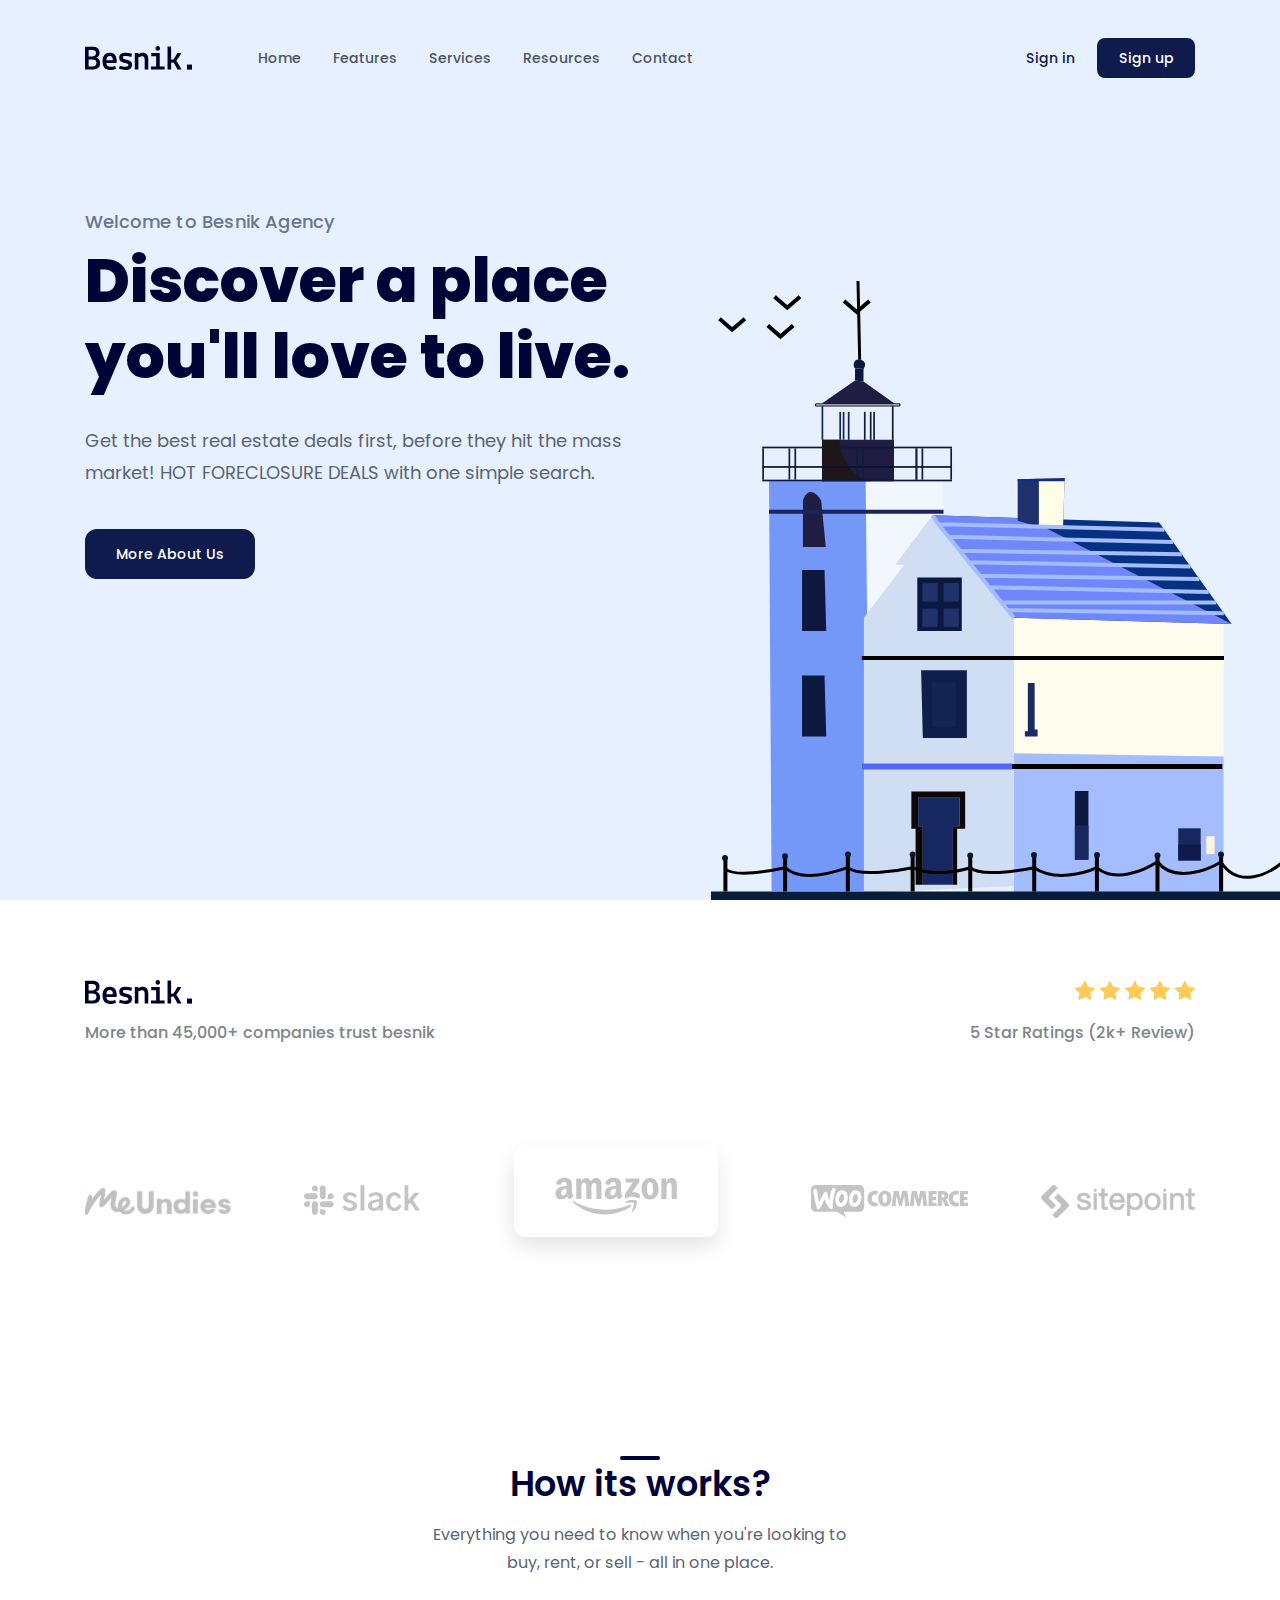
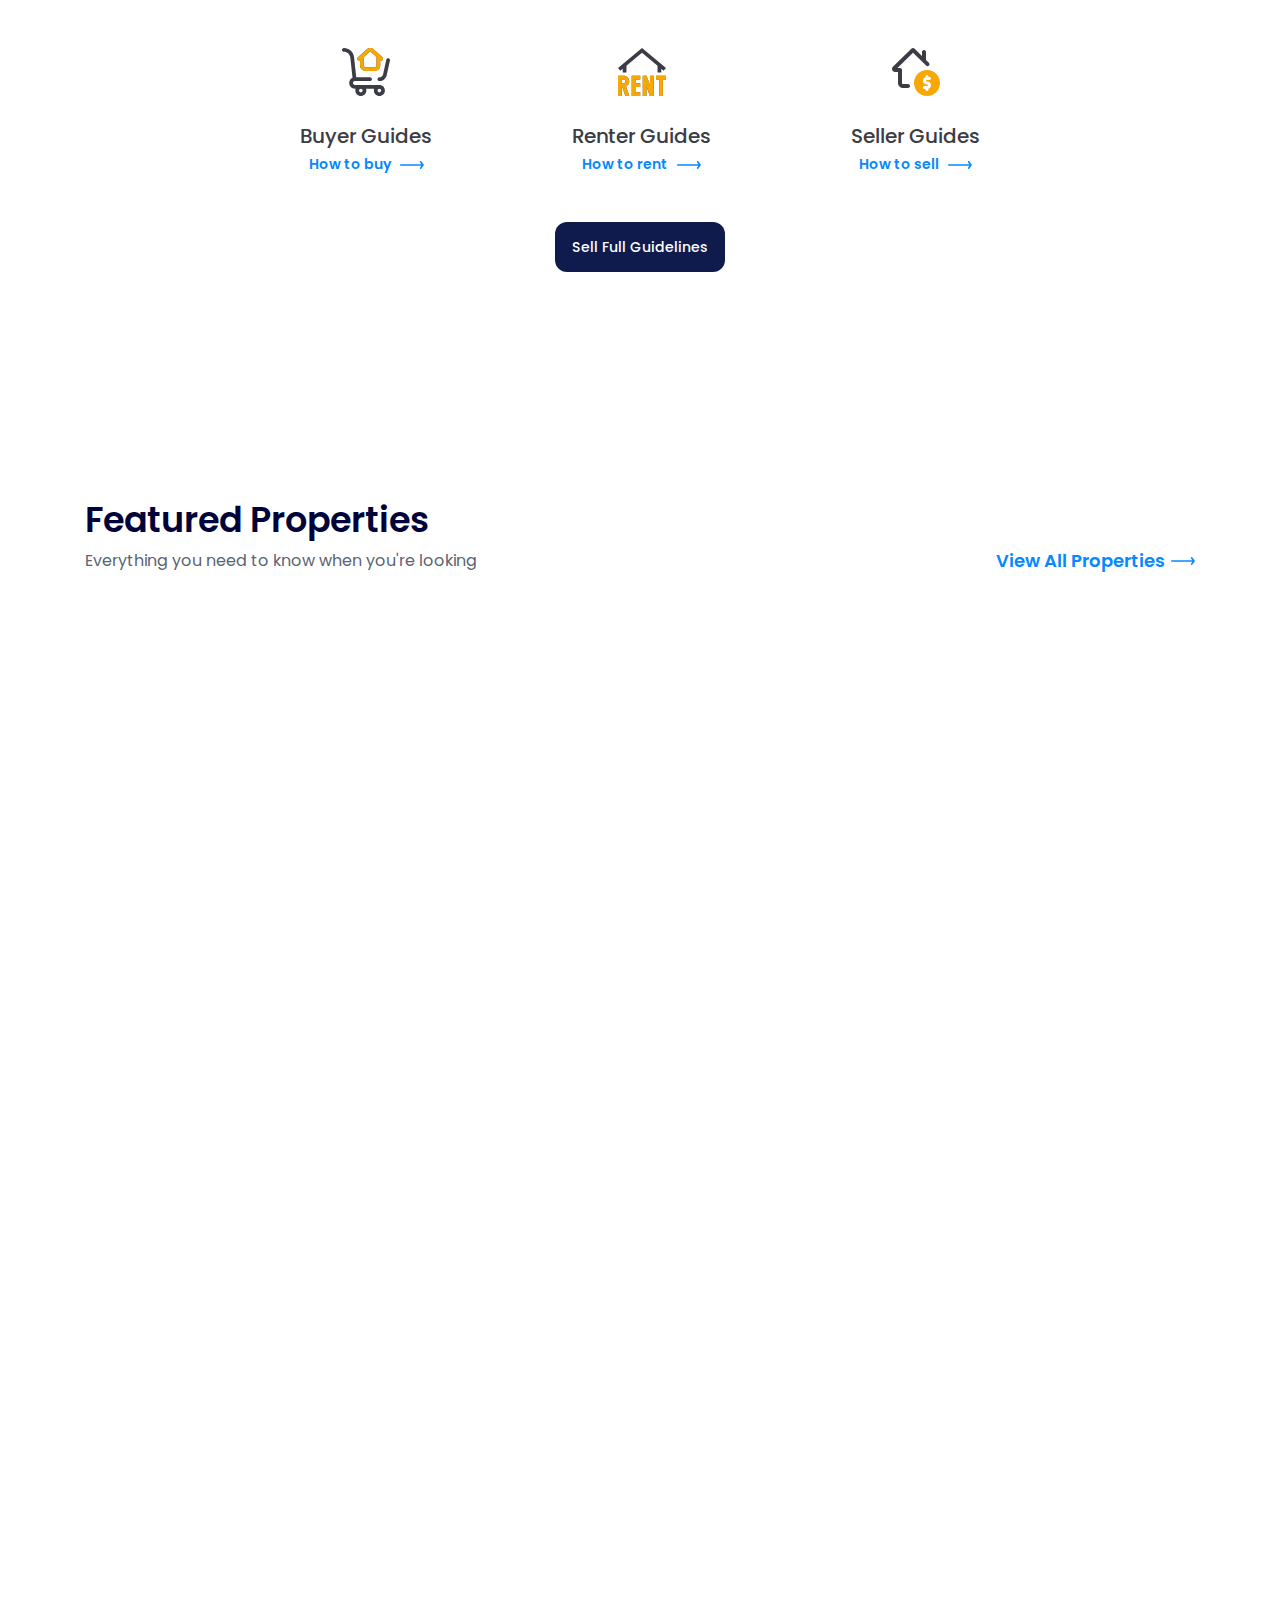
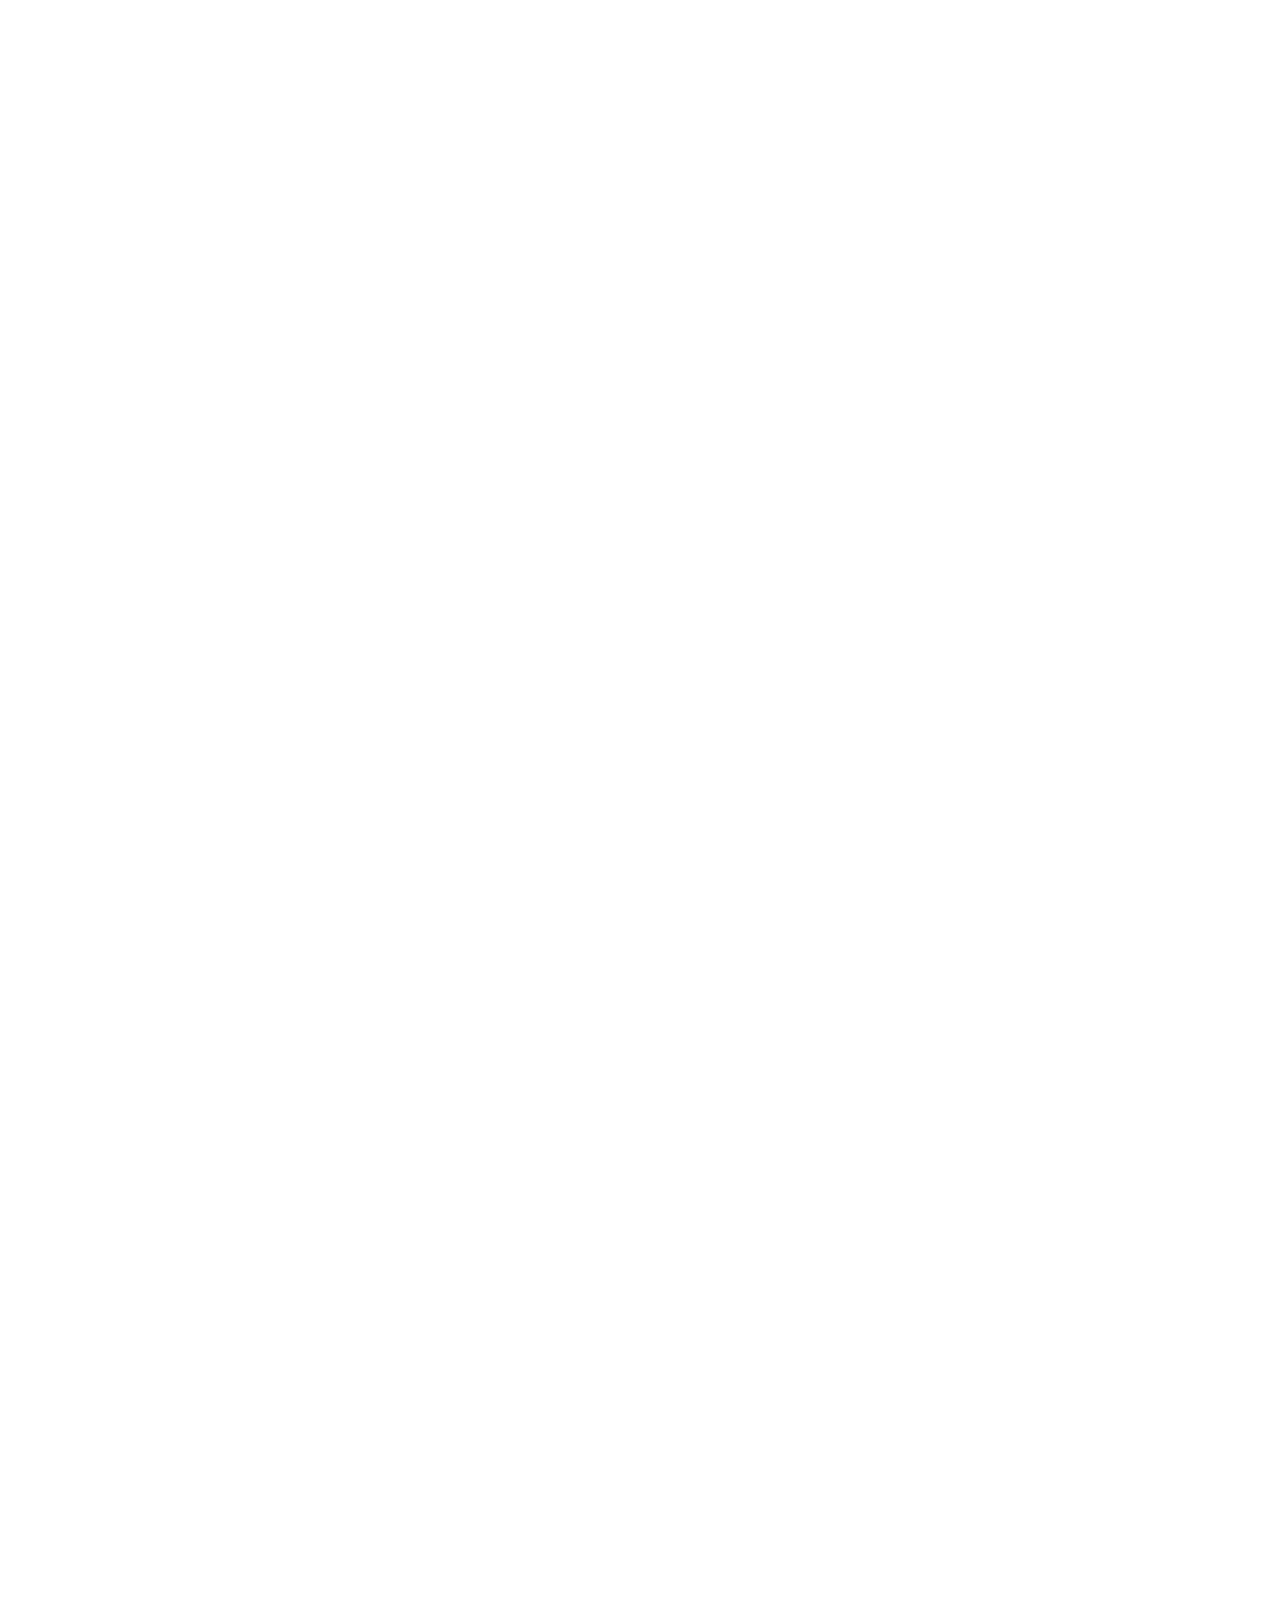
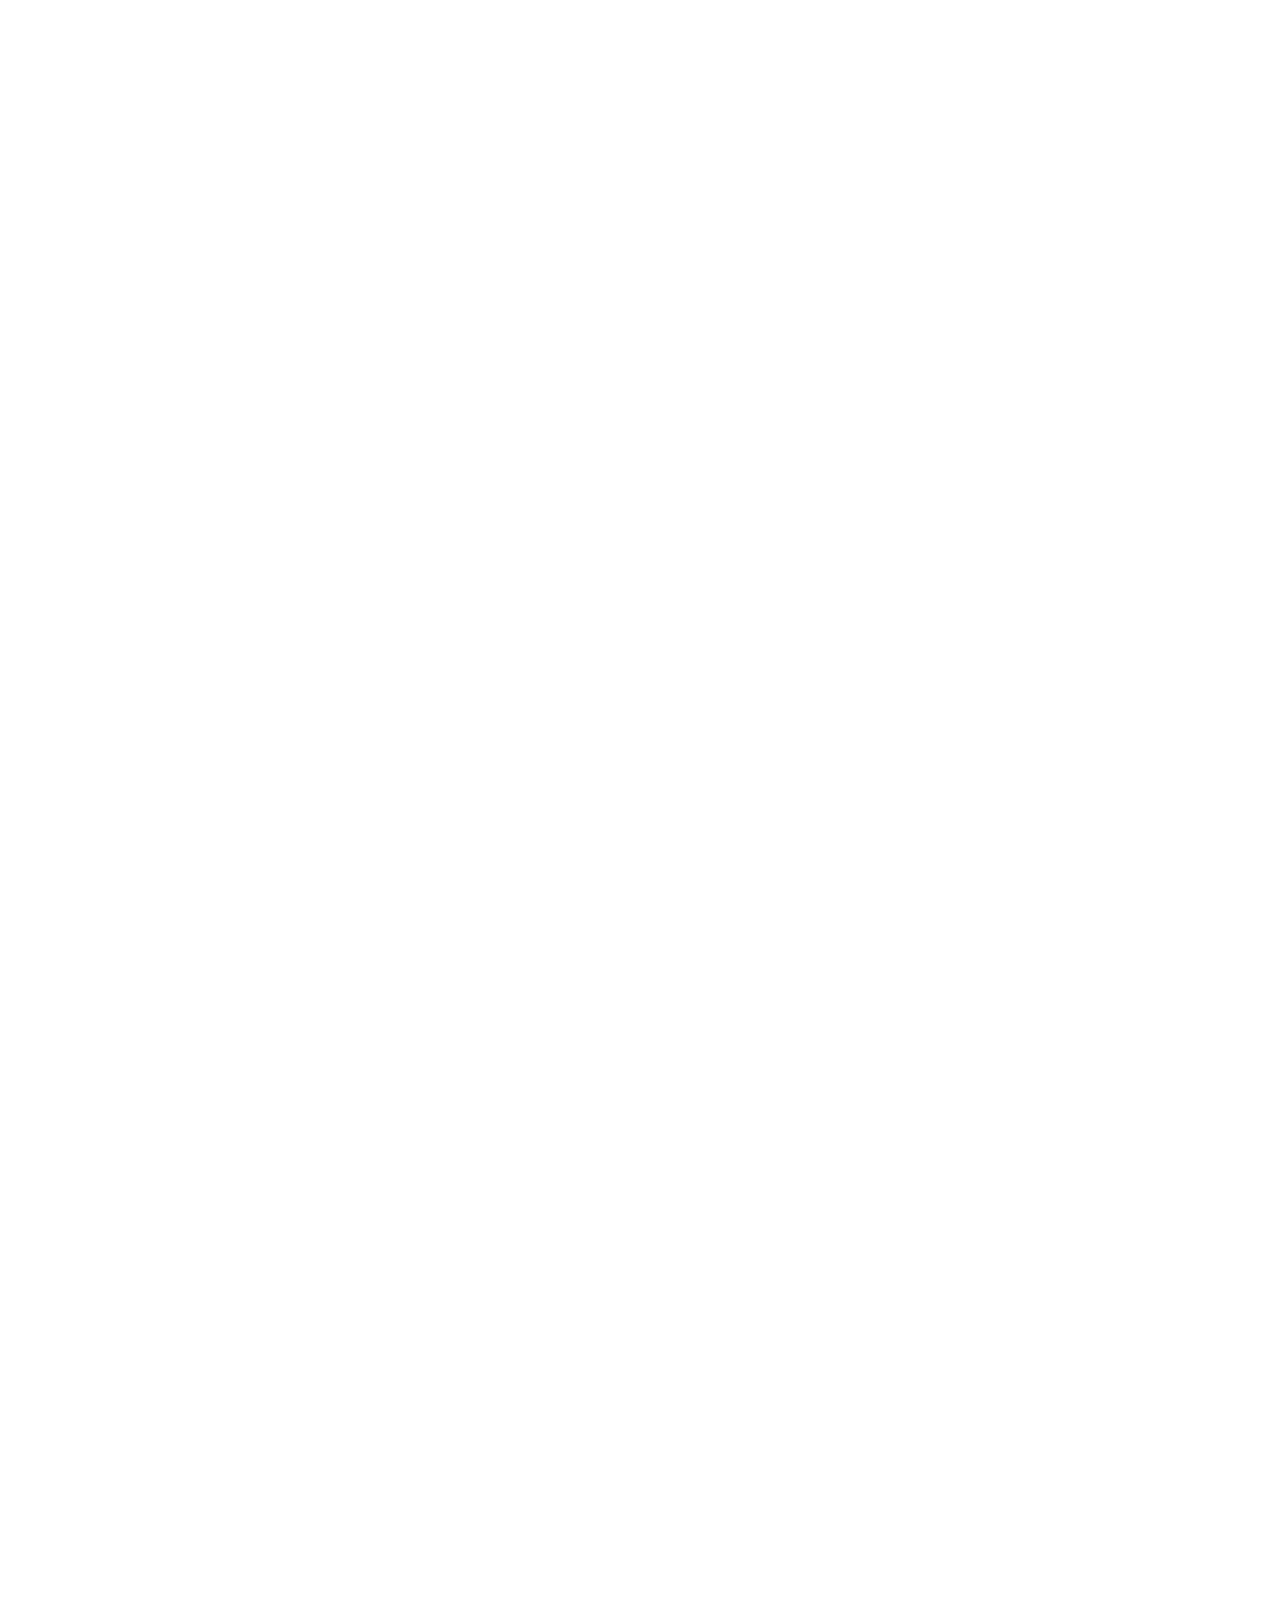
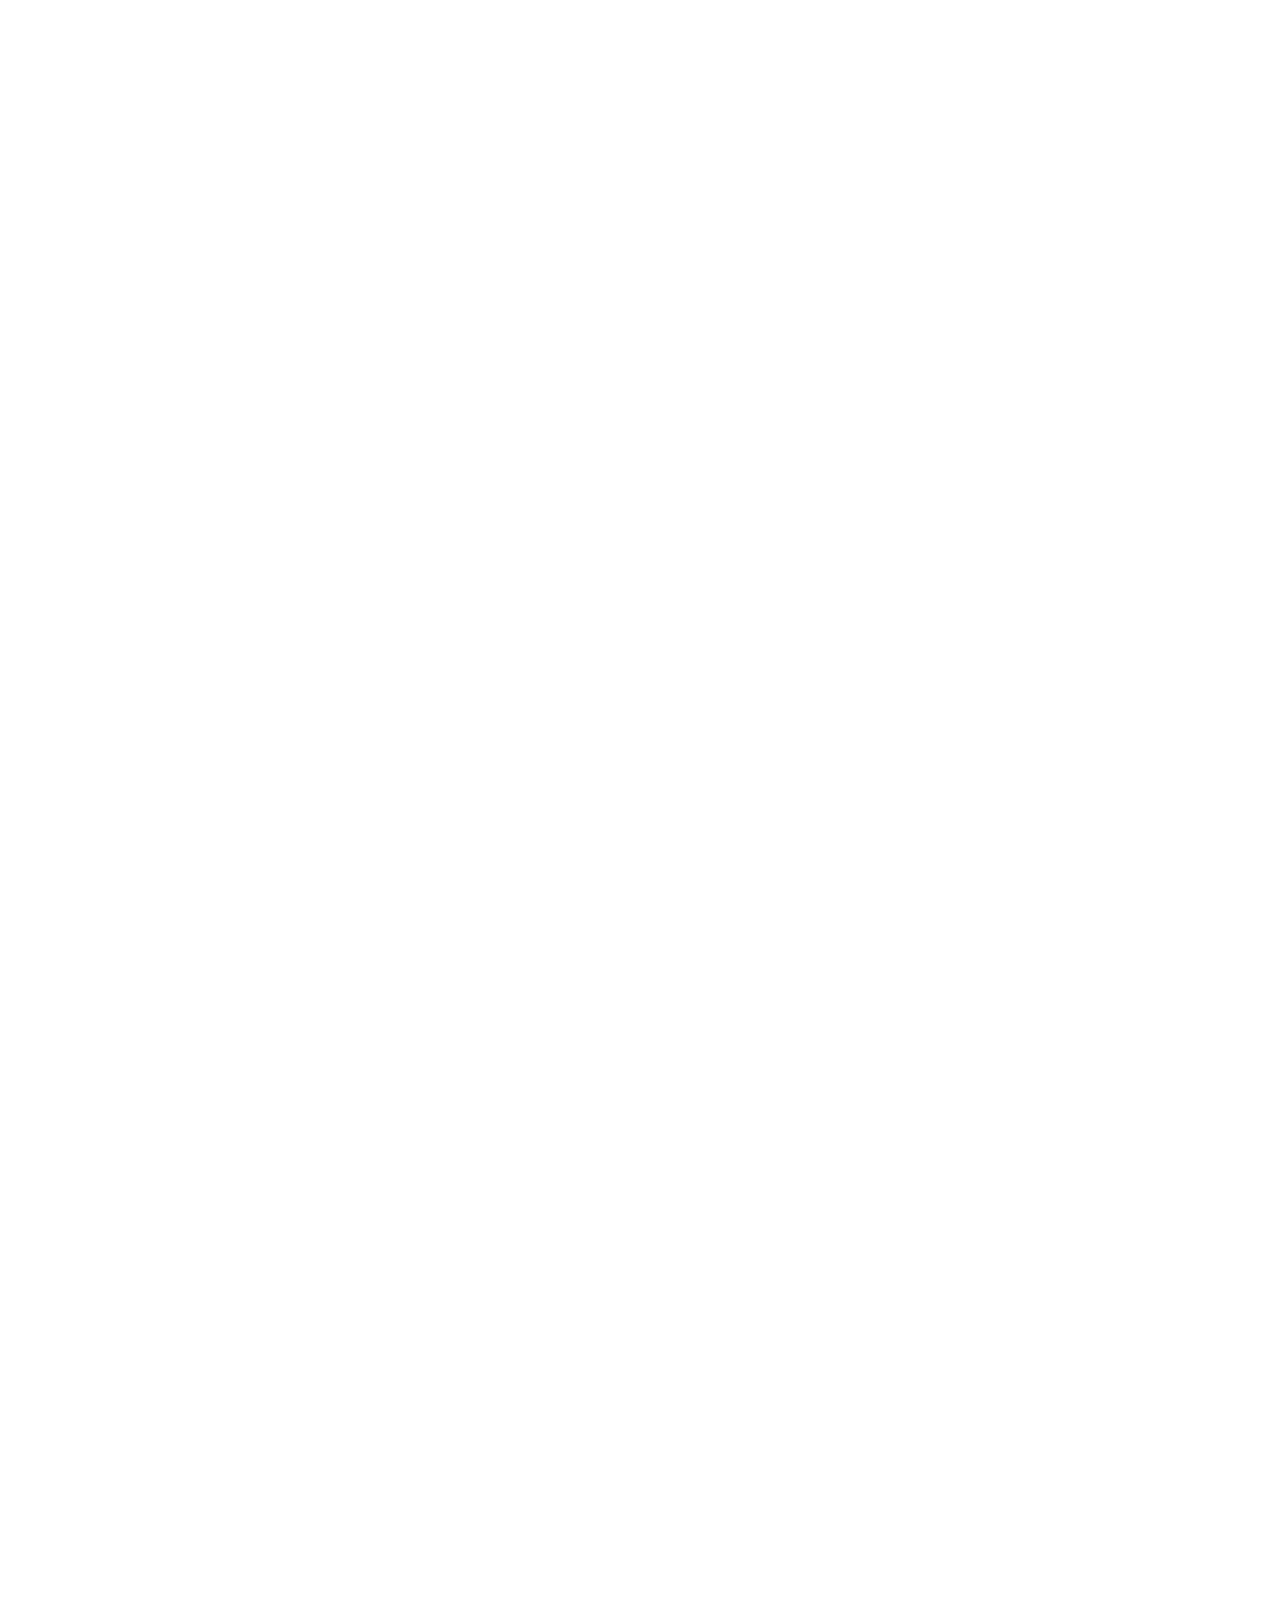
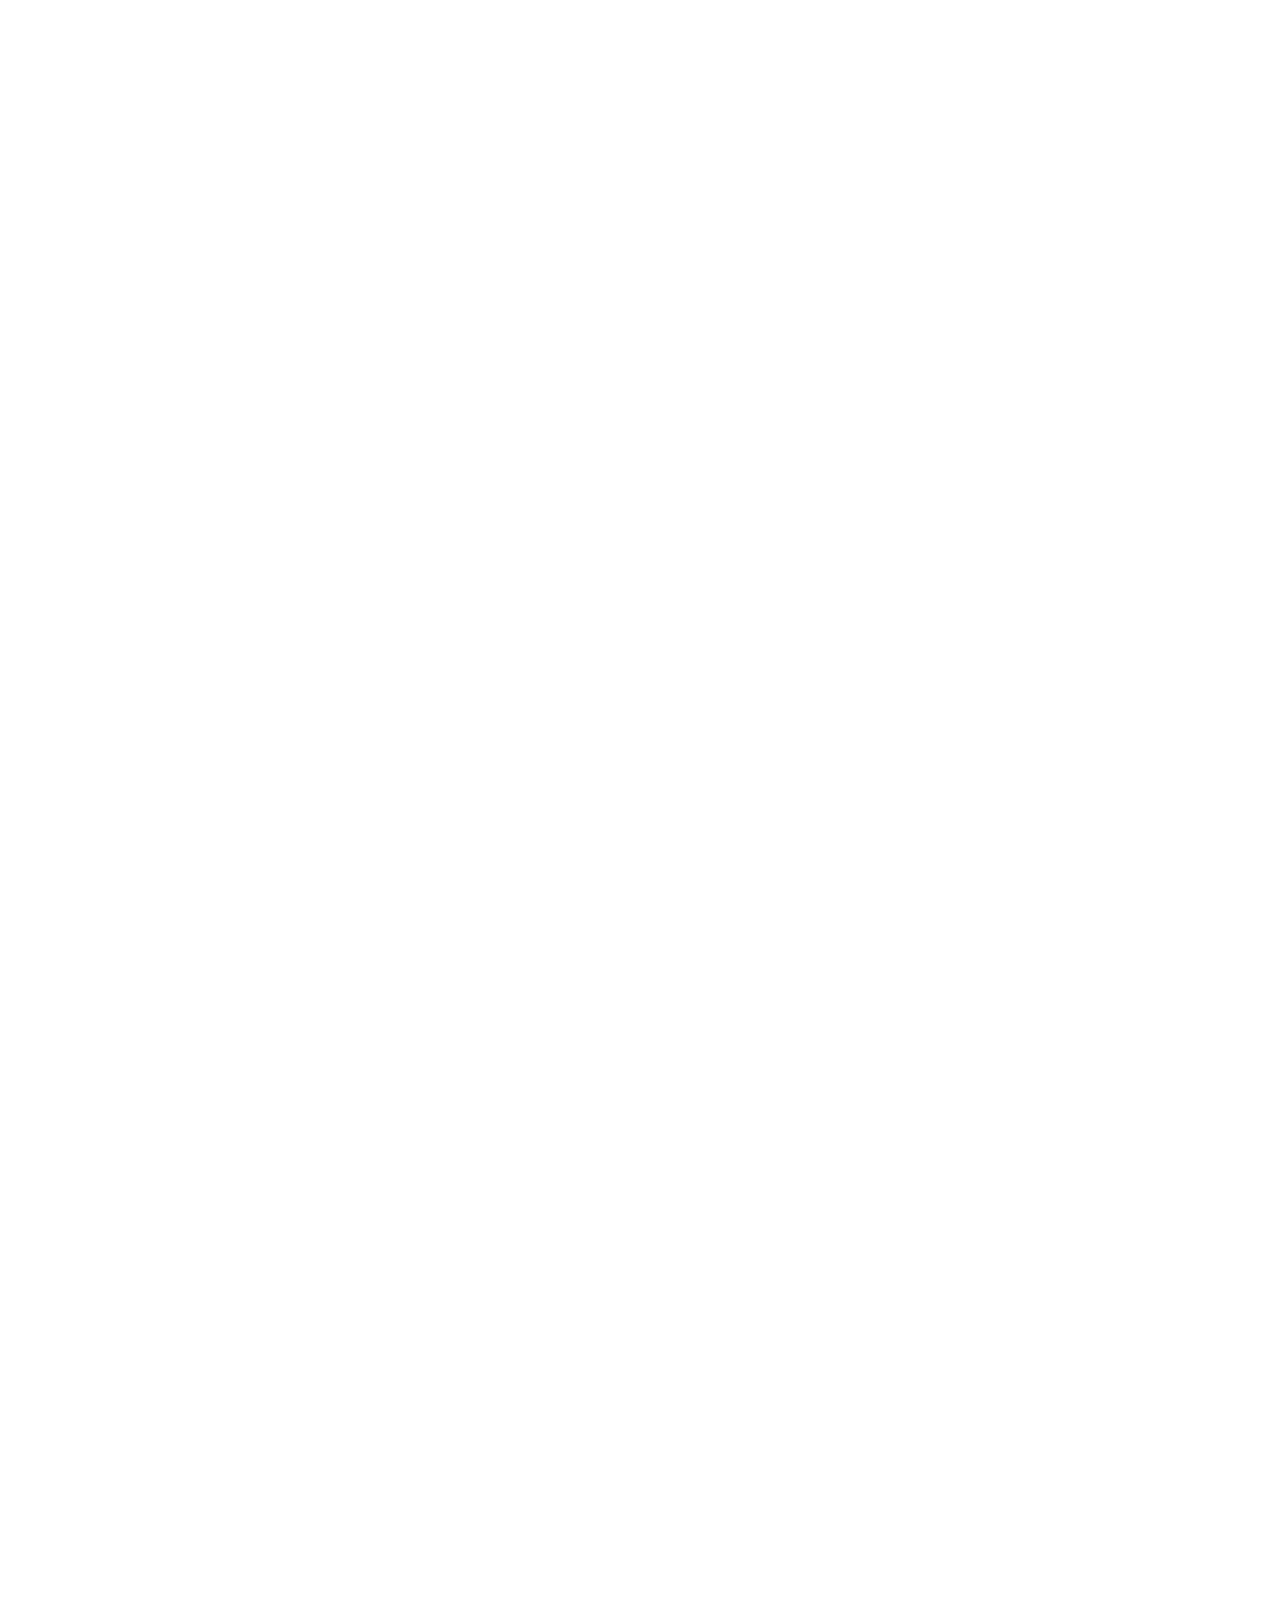
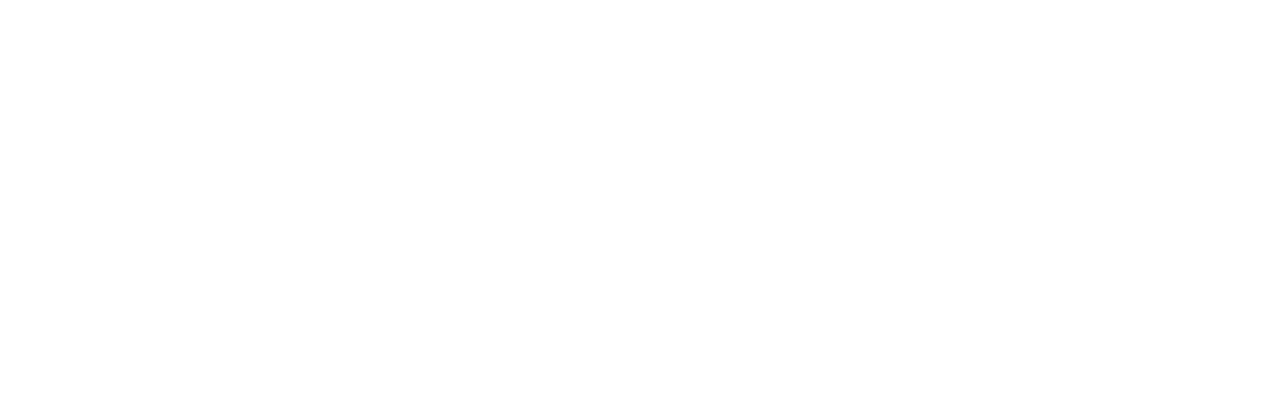
==== index.html @ 9da022e7 "Tạo featured #1" ====
<!DOCTYPE html>
<html lang="en">
  <head>
    <meta charset="UTF-8" />
    <meta name="viewport" content="width=device-width, initial-scale=1.0" />
    <title>F8 Project 01</title>
    <link rel="stylesheet" href="./assets/css/reset.css" />
    <link rel="stylesheet" href="./assets/fonts/stylesheet.css" />
    <link rel="stylesheet" href="./assets/css/style.css" />
  </head>
  <body>
    <main style="height: 10000px">
      <header class="header">
        <div class="content">
          <nav class="navbar">
            <!-- Logo -->
            <img src="./assets/img/logo.svg" alt="Besnik." />

            <!-- Navigation -->
            <ul>
              <li><a href="#!">Home</a></li>
              <li><a href="#!">Features</a></li>
              <li><a href="#!">Services</a></li>
              <li><a href="#!">Resources</a></li>
              <li><a href="#!">Contact</a></li>
            </ul>

            <!-- Action -->
            <div class="actions">
              <a href="#!" class="action-link">Sign in</a>
              <a href="#!" class="btn action-btn">Sign up</a>
            </div>
          </nav>
          <div class="hero">
            <div class="info">
              <p class="sub-title">Welcome to Besnik Agency</p>
              <h1 class="title">Discover a place you'll love to live.</h1>
              <p class="desc">
                Get the best real estate deals first, before they hit the mass
                market! HOT FORECLOSURE DEALS with one simple search.
              </p>
              <!-- Call to action -->
              <a href="#!" class="btn hero-cta">More About Us</a>
            </div>

            <img src="./assets/img/hero-img.svg" alt="" class="hero-img" />
          </div>
        </div>
      </header>

      <div class="clients">
        <div class="content">
          <div class="row">
            <!-- Image -->
            <img src="./assets/img/logo.svg" alt="Besnik" />

            <!-- Stars -->
            <div class="stars">
              <img src="./assets/img/star.svg" alt="Star" />
              <img src="./assets/img/star.svg" alt="Star" />
              <img src="./assets/img/star.svg" alt="Star" />
              <img src="./assets/img/star.svg" alt="Star" />
              <img src="./assets/img/star.svg" alt="Star" />
            </div>
          </div>
          <div class="row row-desc">
            <p class="desc">More than 45,000+ companies trust besnik</p>
            <p class="desc">5 Star Ratings (2k+ Review)</p>
          </div>
          <div class="images">
            <img src="./assets/img/client-1.svg" alt="Client 1" />
            <img src="./assets/img/client-2.svg" alt="Client 2" />
            <img src="./assets/img/client-3.svg" alt="Client 3" />
            <img src="./assets/img/client-4.svg" alt="Client 4" />
            <img src="./assets/img/client-5.svg" alt="Client 5" />
          </div>
        </div>
      </div>

      <div class="guides">
        <div class="content">
          <h2 class="sub-title">How its works?</h2>
          <p class="desc">
            Everything you need to know when you're looking to buy, rent, or
            sell - all in one place.
          </p>
          <ul class="list-guide">
            <li class="guide-item">
              <img src="./assets/img/buyer.svg" alt="Buyer" class="icon" />
              <h3 class="title">Buyer Guides</h3>
              <a href="#!" class="link">
                <span>How to buy</span>
                <img
                  src="./assets/img/vector.svg"
                  alt="Arrow right"
                  class="arrow"
                />
              </a>
            </li>
            <li class="guide-item">
              <img src="./assets/img/renter.svg" alt="Buyer" class="icon" />
              <h3 class="title">Renter Guides</h3>
              <a href="#!" class="link">
                <span>How to rent</span>
                <img
                  src="./assets/img/vector.svg"
                  alt="Arrow right"
                  class="arrow"
                />
              </a>
            </li>
            <li class="guide-item">
              <img src="./assets/img/seller.svg" alt="Buyer" class="icon" />
              <h3 class="title">Seller Guides</h3>
              <a href="#!" class="link">
                <span>How to sell</span>
                <img
                  src="./assets/img/vector.svg"
                  alt="Arrow right"
                  class="arrow"
                />
              </a>
            </li>
          </ul>
        </div>
        <div class="guide-cta">
          <a href="#!" class="btn">Sell Full Guidelines</a>
        </div>
      </div>

      <div class="featured">
        <div class="content">
          <h2 class="sub-title">Featured Properties</h2>
          <div class="row">
            <p class="desc">Everything you need to know when you're looking</p>
            <a href="" class="link">
              <span>View All Properties</span>
              <img
                src="./assets/img/vector.svg"
                alt="Arrow right"
                class="arrow"
              />
            </a>
          </div>
        </div>
      </div>
    </main>
  </body>
</html>
---- assets/fonts/stylesheet.css ----
@font-face {
  font-family: "Poppins";
  src: url("Poppins/Poppins-BoldItalic.woff2") format("woff2"),
    url("Poppins/Poppins-BoldItalic.woff") format("woff");
  font-weight: bold;
  font-style: italic;
  font-display: swap;
}

@font-face {
  font-family: "Poppins";
  src: url("Poppins/Poppins-BlackItalic.woff2") format("woff2"),
    url("Poppins/Poppins-BlackItalic.woff") format("woff");
  font-weight: 900;
  font-style: italic;
  font-display: swap;
}

@font-face {
  font-family: "Poppins";
  src: url("Poppins/Poppins-Black.woff2") format("woff2"),
    url("Poppins/Poppins-Black.woff") format("woff");
  font-weight: 900;
  font-style: normal;
  font-display: swap;
}

@font-face {
  font-family: "Poppins";
  src: url("Poppins/Poppins-Bold.woff2") format("woff2"),
    url("Poppins/Poppins-Bold.woff") format("woff");
  font-weight: bold;
  font-style: normal;
  font-display: swap;
}

@font-face {
  font-family: "Poppins";
  src: url("Poppins/Poppins-ExtraBoldItalic.woff2") format("woff2"),
    url("Poppins/Poppins-ExtraBoldItalic.woff") format("woff");
  font-weight: bold;
  font-style: italic;
  font-display: swap;
}

@font-face {
  font-family: "Poppins";
  src: url("Poppins/Poppins-ExtraBold.woff2") format("woff2"),
    url("Poppins/Poppins-ExtraBold.woff") format("woff");
  font-weight: bold;
  font-style: normal;
  font-display: swap;
}

@font-face {
  font-family: "Poppins";
  src: url("Poppins/Poppins-ExtraLightItalic.woff2") format("woff2"),
    url("Poppins/Poppins-ExtraLightItalic.woff") format("woff");
  font-weight: 200;
  font-style: italic;
  font-display: swap;
}

@font-face {
  font-family: "Poppins";
  src: url("Poppins/Poppins-LightItalic.woff2") format("woff2"),
    url("Poppins/Poppins-LightItalic.woff") format("woff");
  font-weight: 300;
  font-style: italic;
  font-display: swap;
}

@font-face {
  font-family: "Poppins";
  src: url("Poppins/Poppins-Light.woff2") format("woff2"),
    url("Poppins/Poppins-Light.woff") format("woff");
  font-weight: 300;
  font-style: normal;
  font-display: swap;
}

@font-face {
  font-family: "Poppins";
  src: url("Poppins/Poppins-ExtraLight.woff2") format("woff2"),
    url("Poppins/Poppins-ExtraLight.woff") format("woff");
  font-weight: 200;
  font-style: normal;
  font-display: swap;
}

@font-face {
  font-family: "Poppins";
  src: url("Poppins/Poppins-Italic.woff2") format("woff2"),
    url("Poppins/Poppins-Italic.woff") format("woff");
  font-weight: normal;
  font-style: italic;
  font-display: swap;
}

@font-face {
  font-family: "Poppins";
  src: url("Poppins/Poppins-Medium.woff2") format("woff2"),
    url("Poppins/Poppins-Medium.woff") format("woff");
  font-weight: 500;
  font-style: normal;
  font-display: swap;
}

@font-face {
  font-family: "Poppins";
  src: url("Poppins/Poppins-MediumItalic.woff2") format("woff2"),
    url("Poppins/Poppins-MediumItalic.woff") format("woff");
  font-weight: 500;
  font-style: italic;
  font-display: swap;
}

@font-face {
  font-family: "Poppins";
  src: url("Poppins/Poppins-SemiBold.woff2") format("woff2"),
    url("Poppins/Poppins-SemiBold.woff") format("woff");
  font-weight: 600;
  font-style: normal;
  font-display: swap;
}

@font-face {
  font-family: "Poppins";
  src: url("Poppins/Poppins-Regular.woff2") format("woff2"),
    url("Poppins/Poppins-Regular.woff") format("woff");
  font-weight: normal;
  font-style: normal;
  font-display: swap;
}

@font-face {
  font-family: "Poppins";
  src: url("Poppins/Poppins-SemiBoldItalic.woff2") format("woff2"),
    url("Poppins/Poppins-SemiBoldItalic.woff") format("woff");
  font-weight: 600;
  font-style: italic;
  font-display: swap;
}

@font-face {
  font-family: "Poppins";
  src: url("Poppins/Poppins-ThinItalic.woff2") format("woff2"),
    url("Poppins/Poppins-ThinItalic.woff") format("woff");
  font-weight: 100;
  font-style: italic;
  font-display: swap;
}

@font-face {
  font-family: "Poppins";
  src: url("Poppins/Poppins-Thin.woff2") format("woff2"),
    url("Poppins/Poppins-Thin.woff") format("woff");
  font-weight: 100;
  font-style: normal;
  font-display: swap;
}
---- assets/css/style.css ----
* {
  box-sizing: border-box;
}

:root {
  --primary-color: #0f1b4c;
}

html {
  font-size: 62.5%;
}

body {
  font-family: "Poppins";
  font-size: 1.6rem;
}

/* Common */
.content {
  width: 1110px;
  max-width: calc(100% - 48px);
  margin-left: auto;
  margin-right: auto;
}

a {
  text-decoration: none;
}

.btn {
  display: inline-block;
  min-width: 98px;
  padding: 18px 16px;
  background-color: var(--primary-color);
  border-radius: 12px;
  font-weight: 500;
  font-size: 1.4rem;
  text-align: center;
  color: #fff;
}

.btn:hover {
  opacity: 0.9;
}

/* Header */
.header {
  position: relative;
  background-color: #e6f0ff;
  height: 100vh;
}

.navbar {
  display: flex;
  align-items: center;
  padding-top: 38px;
}

.navbar ul {
  display: flex;
  margin-left: 50px;
}

.navbar .actions {
  margin-left: auto;
}

.navbar ul a {
  font-size: 1.4rem;
  font-weight: 500;
  color: #4f5361;
  padding: 8px 16px;
}

.navbar ul a:hover {
  text-decoration: underline;
}

.navbar .action-link {
  font-size: 1.4rem;
  font-weight: 500;
  color: var(--primary-color);
}

.navbar .action-btn {
  padding: 13px 18px;
  margin-left: 18px;
  border-radius: 8px;
}

.hero {
  margin-top: 130px;
}

.hero .info {
  width: 51%;
}

.hero .sub-title {
  color: #687690;
  font-size: 1.8rem;
  font-weight: 500;
  line-height: 1.5;
  letter-spacing: 0.01em;
}

.hero .title {
  color: #000336;
  font-size: 6.2rem;
  font-weight: 700;
  line-height: 7.6rem; /* 118.75% */
  margin-top: 8px;
}

.hero .desc {
  margin-top: 30px;
  color: #5a6473;
  font-size: 1.8rem;
  font-weight: 400;
  line-height: 3.2rem; /* 177.778% */
}

.hero-cta {
  margin-top: 40px;
  min-width: 170px;
}

.hero-img {
  position: absolute;
  bottom: 0;
  right: calc((100vw - 1110px) / 2 - 100px);
}

/* Clients */
.clients {
  margin-top: 80px;
}

.clients .row {
  display: flex;
  justify-content: space-between;
  align-items: center;
}

.clients .row .desc {
  color: #7d8589;
  font-size: 1.6rem;
  font-weight: 500;
  line-height: 1.25rem; /* 125% */
}

.clients .row-desc {
  margin-top: 23px;
}

.clients .images {
  display: flex;
  justify-content: space-between;
  align-items: center;
  margin-top: 96px;
}

/* Guides */
.guides .sub-title {
  position: relative;
  margin-top: 199px;
  color: #000339;
  text-align: center;
  font-size: 3.5rem;
  font-weight: 600;
}

.guides .sub-title::before {
  position: absolute;
  top: -10px;
  left: 50%;
  content: "";
  display: inline-block;
  width: 40px;
  height: 4px;
  transform: translateX(-50%);
  border-radius: 12px;
  background: #000339;
}

.guides .desc {
  margin: 20px auto 0;
  width: 450px;
  color: #5a6473;
  font-size: 1.6rem;
  font-weight: 400;
  line-height: 1.8; /* 187.5% */
  text-align: center;
}

.list-guide {
  display: flex;
  justify-content: center;
  margin-top: 70px;
}

.guide-item {
  margin: 0 70px;
  text-align: center;
}

.guide-item .title {
  margin-top: 26px;
  color: #3b3c45;
  font-size: 2rem;
  font-weight: 500;
  line-height: 1.1; /* 110% */
}

.guide-item .link {
  display: inline-block;
  margin-top: 10px;
  color: #0689ff;
  font-size: 1.4rem;
  font-weight: 600;
}

.guide-item .arrow {
  margin-left: 6px;
}

.guide-cta {
  display: flex;
  justify-content: center;
  margin-top: 50px;
}

.guide-cta .btn {
  min-width: 170px;
}

/* Featured */
.featured {
  margin-top: 230px;
}

.featured .sub-title {
  color: #000339;
  font-size: 3.5rem;
  font-weight: 600;
  line-height: 1; /* 100% */
}

.featured .row {
  display: flex;
  justify-content: space-between;
  margin-top: 15px;
}

.featured .desc {
  color: #5a6473;
  font-size: 1.6rem;
  font-weight: 400;
  line-height: 1.8rem; /* 187.5% */
}

.featured .link {
  display: flex;
  align-items: center;
  color: #0689ff;
  font-size: 1.8rem;
  font-weight: 600;
}

.featured .link .arrow {
  margin-left: 6px;
}
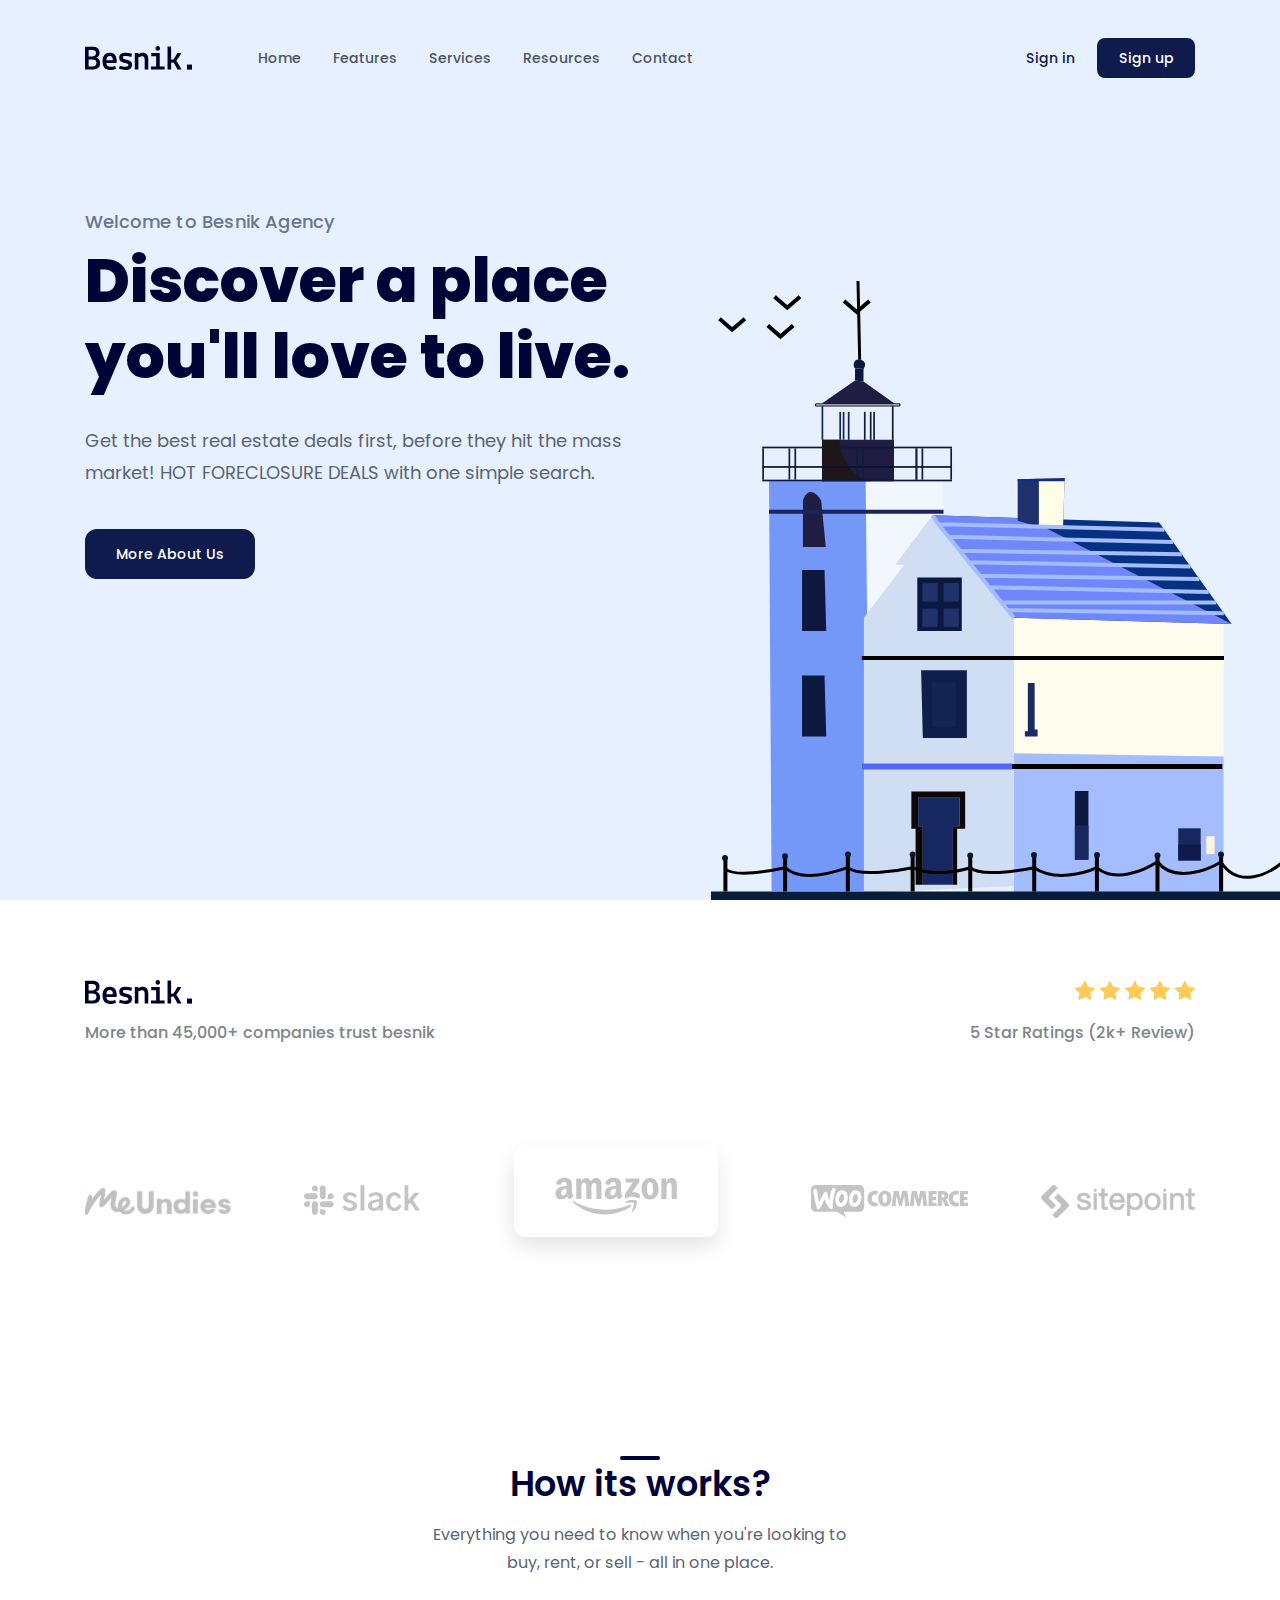
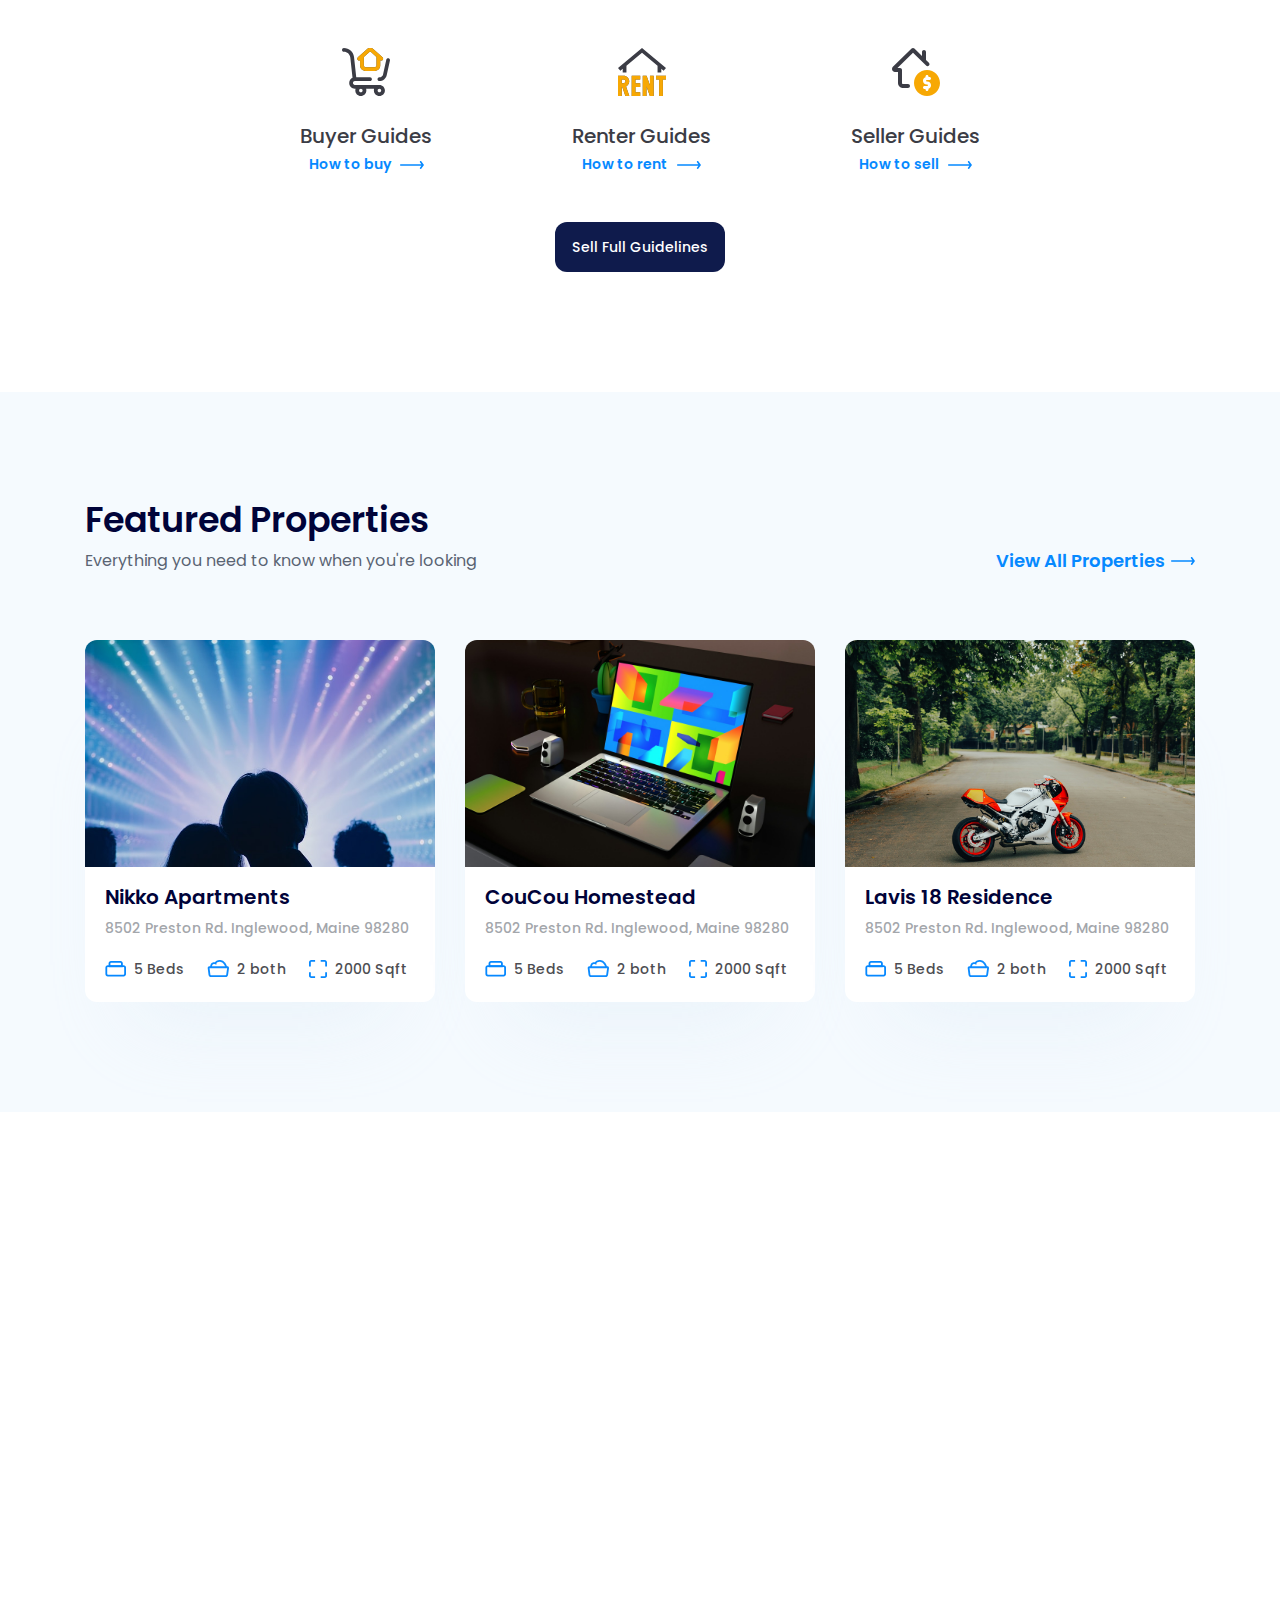
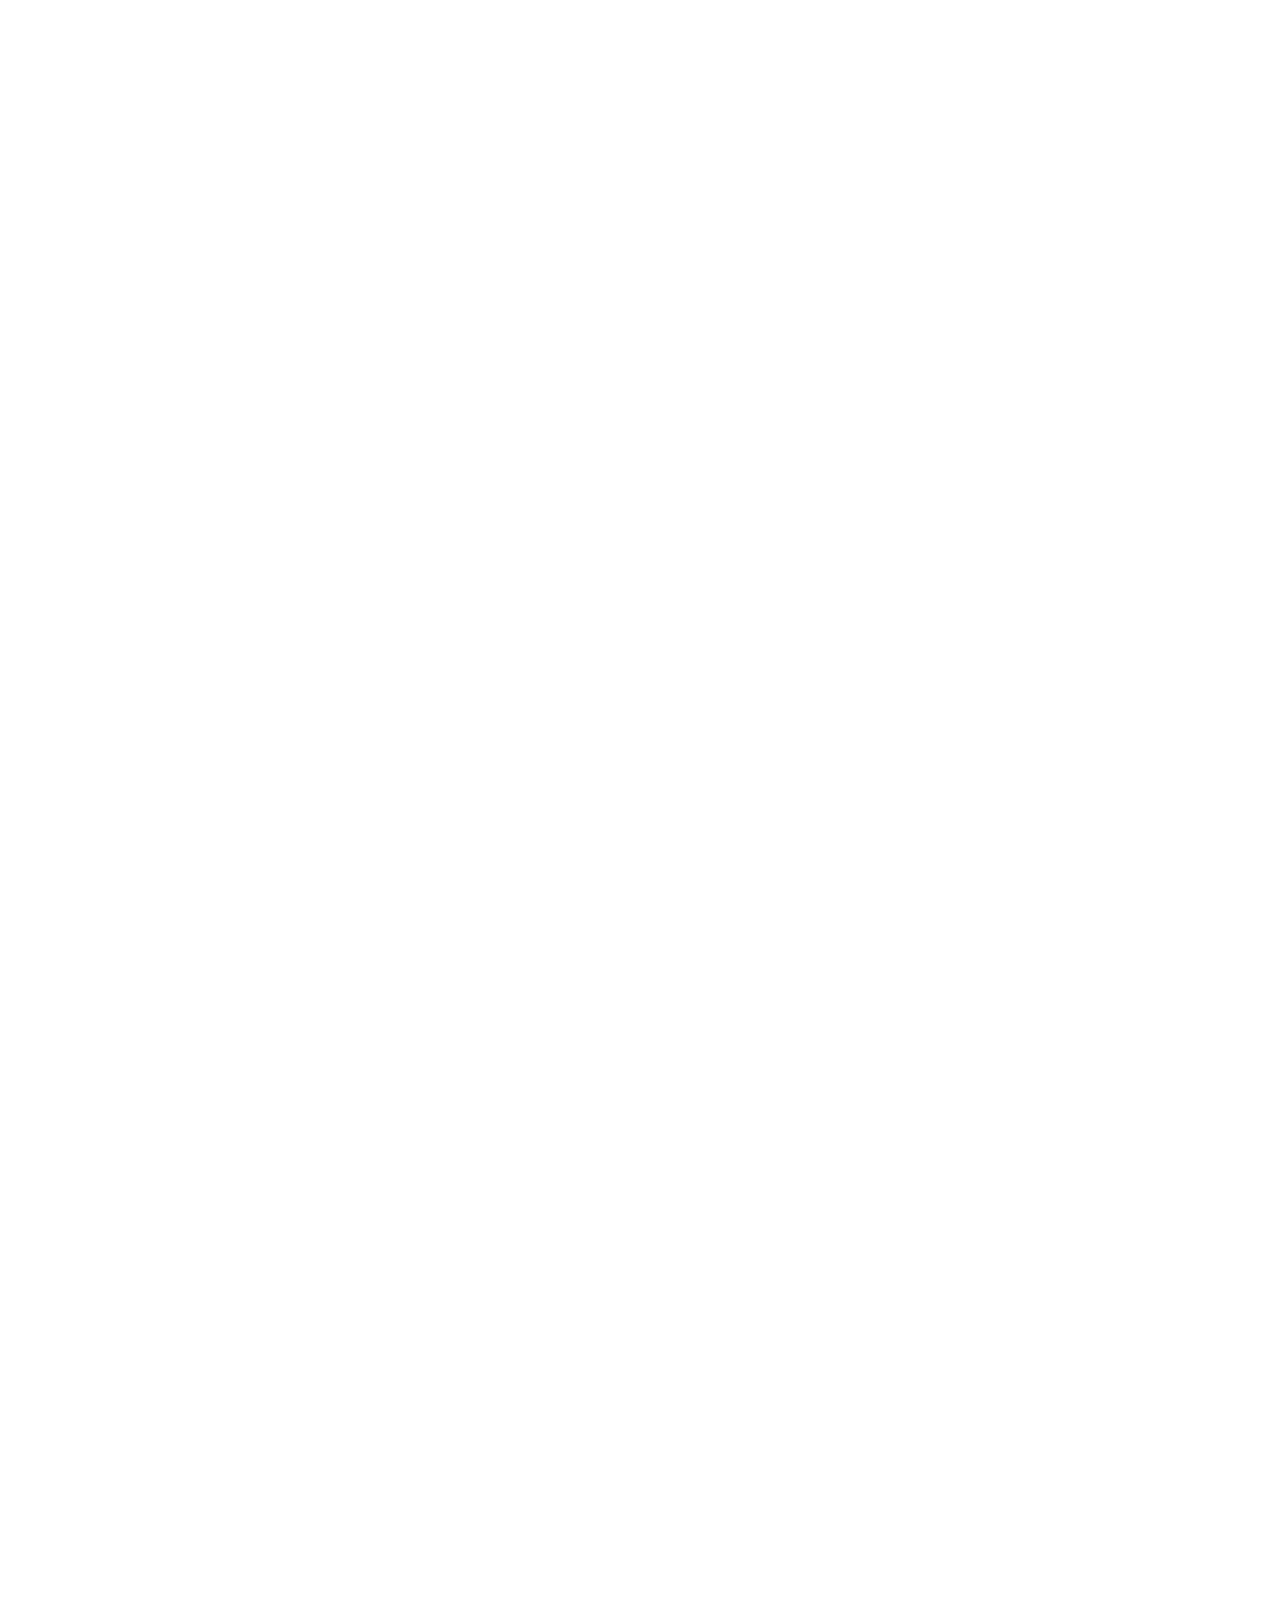
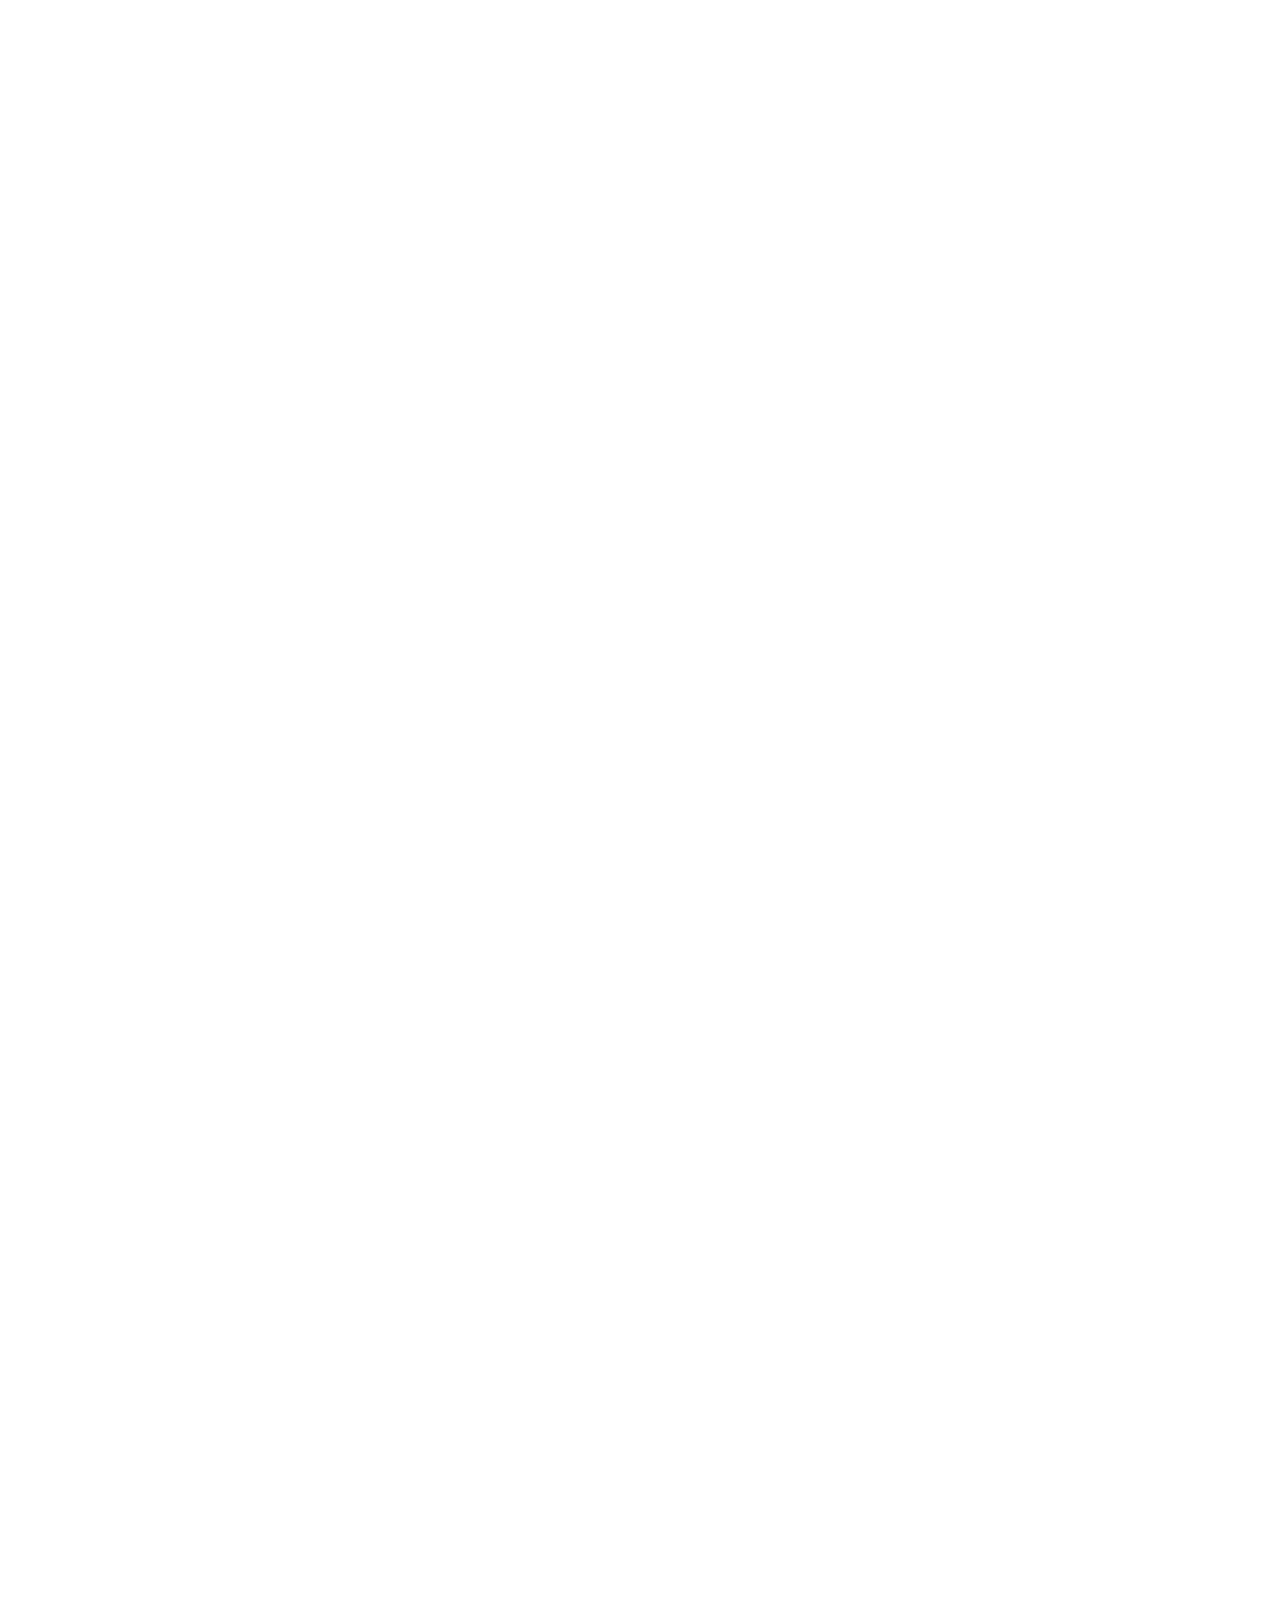
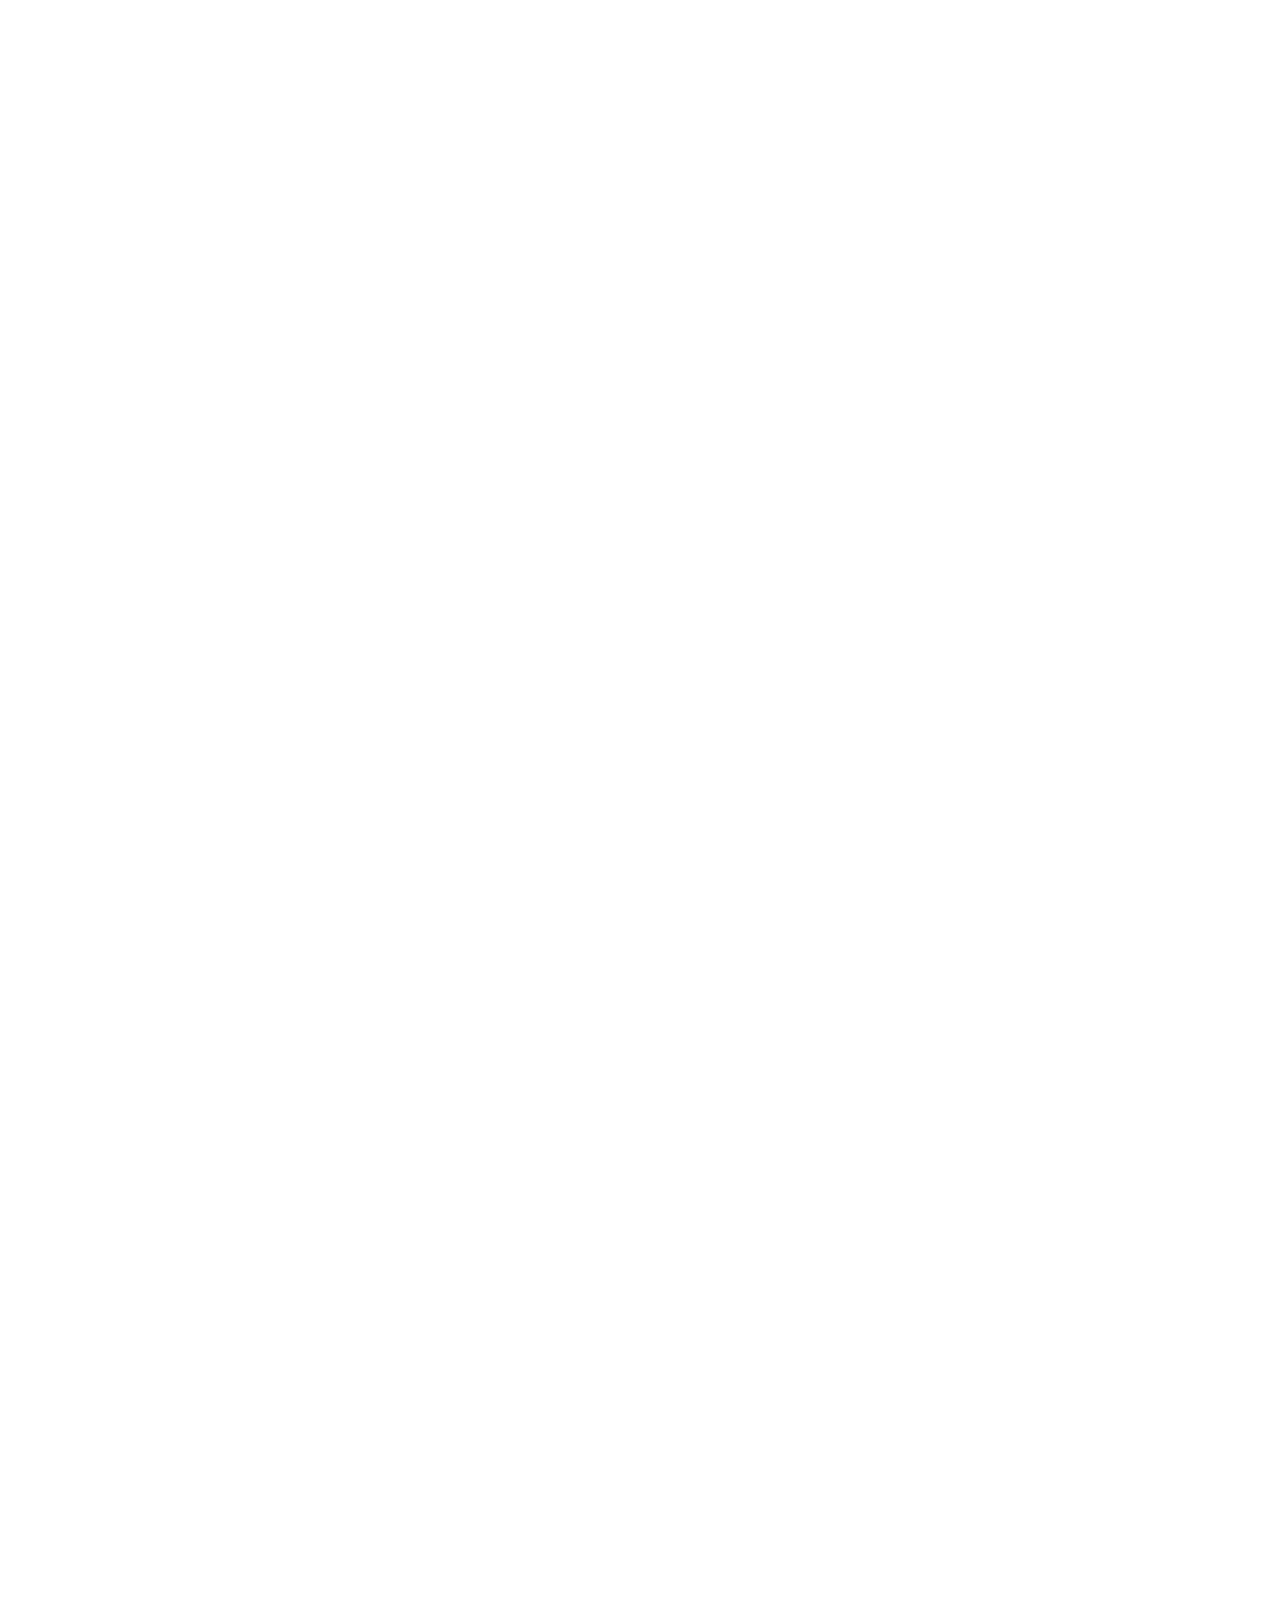
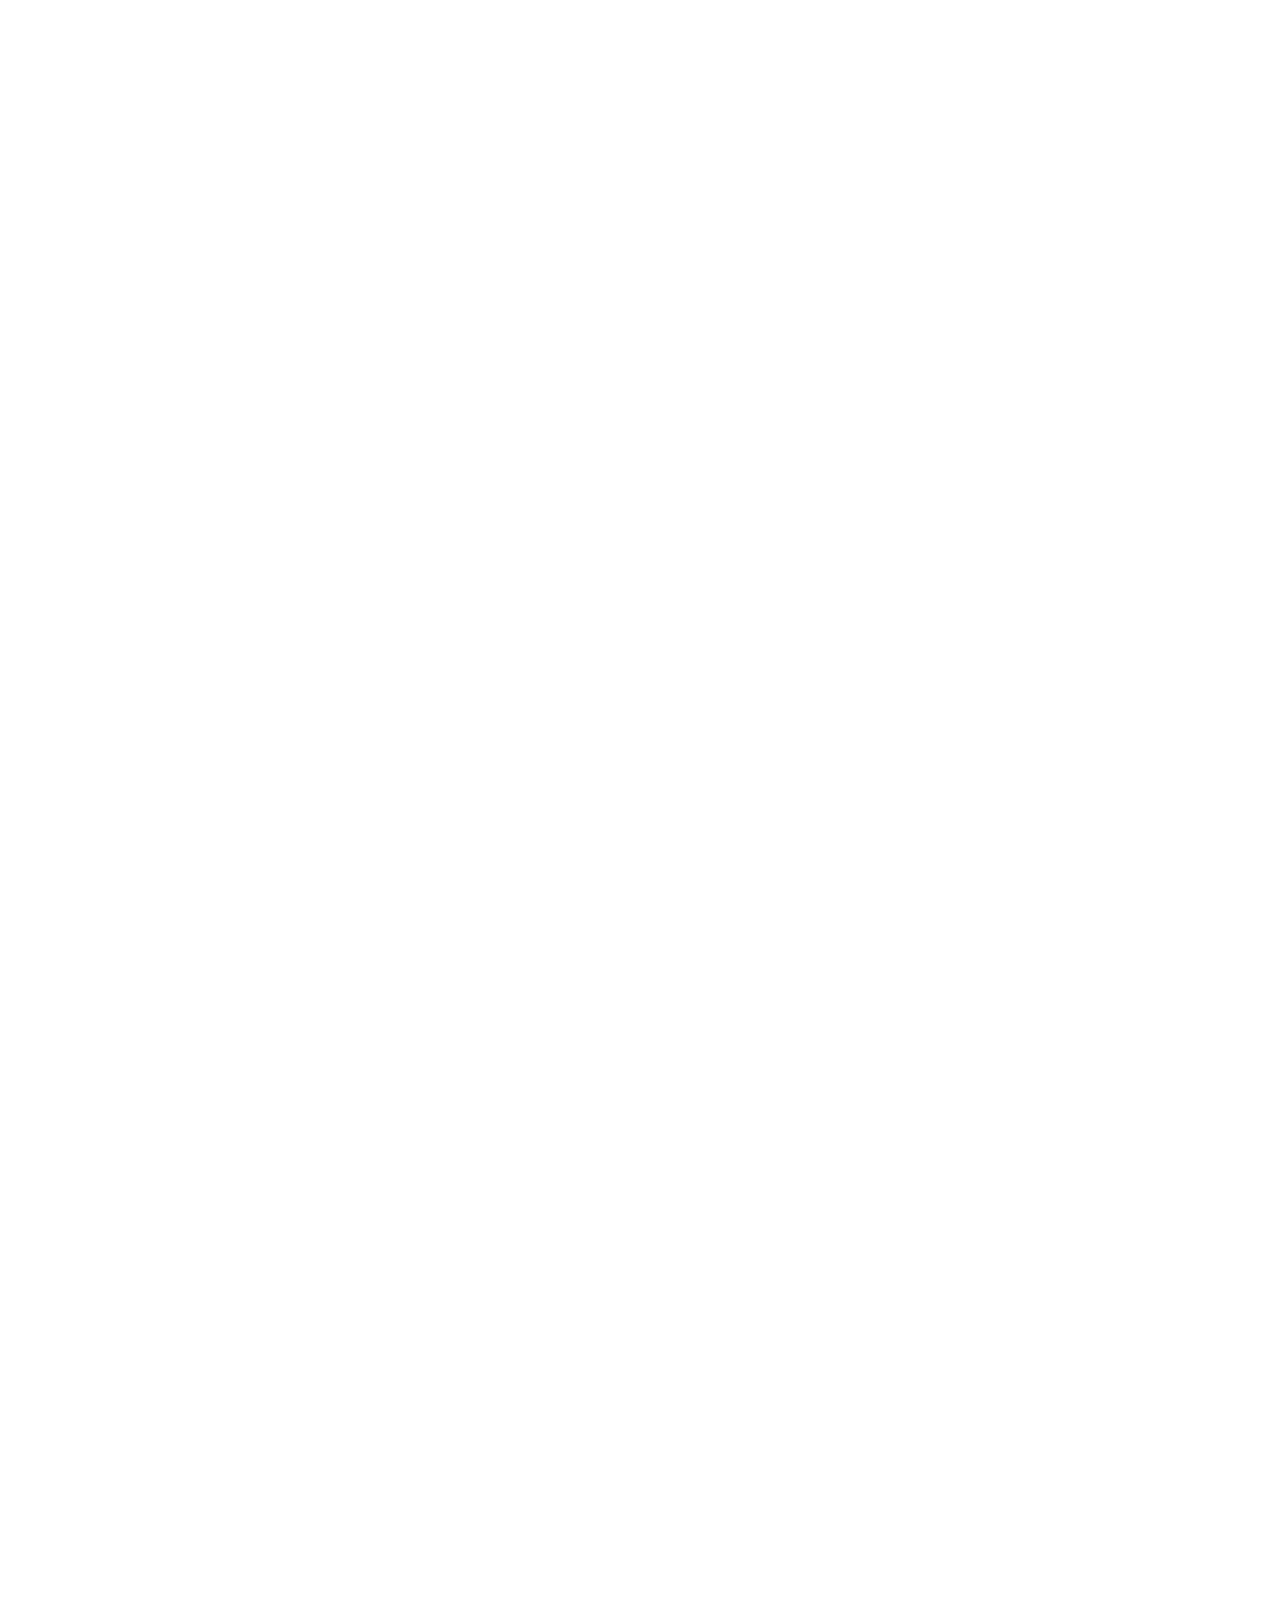
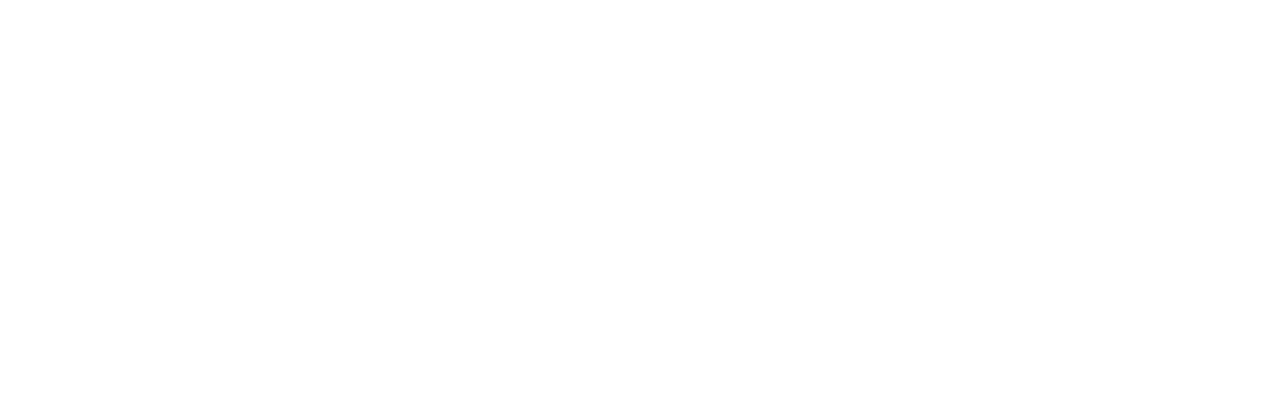
==== commit 1ff6ae91: "Tạo featured #2" ====
--- a/index.html
+++ b/index.html
@@ -142,6 +142,81 @@
               />
             </a>
           </div>
+
+          <!-- Featured -->
+          <div class="list">
+            <!-- Feature item 1 -->
+            <div class="item">
+              <img
+                src="./assets/img/featured-1.jpg"
+                alt="Nikko Apartments"
+                class="thumb"
+              />
+              <div class="body">
+                <h3 class="title">Nikko Apartments</h3>
+                <p class="desc">8502 Preston Rd. Inglewood, Maine 98280</p>
+                <div class="info">
+                  <img src="./assets/img/beds.svg" alt="beds" class="icon" />
+                  <span class="label">5 Beds</span>
+  
+                  <img src="./assets/img/both.svg" alt="both" class="icon" />
+                  <span class="label">2 both</span>
+  
+                  <img src="./assets/img/sqft.svg" alt="sqft" class="icon" />
+                  <span class="label">2000 Sqft</span>
+                </div>
+              </div>
+            </div>
+  
+            <!-- Feature item 2 -->
+            <div class="item">
+              <img
+                src="./assets/img/featured-2.jpg"
+                alt="Nikko Apartments"
+                class="thumb"
+              />
+              <div class="body">
+                <h3 class="title">CouCou Homestead</h3>
+                <p class="desc">8502 Preston Rd. Inglewood, Maine 98280</p>
+                <div class="info">
+                  <img src="./assets/img/beds.svg" alt="beds" class="icon" />
+                  <span class="label">5 Beds</span>
+  
+                  <img src="./assets/img/both.svg" alt="both" class="icon" />
+                  <span class="label">2 both</span>
+  
+                  <img src="./assets/img/sqft.svg" alt="sqft" class="icon" />
+                  <span class="label">2000 Sqft</span>
+                </div>
+              </div>
+            </div>
+  
+            <!-- Feature item 3 -->
+            <div class="item">
+              <img
+                src="./assets/img/featured-3.jpg"
+                alt="Nikko Apartments"
+                class="thumb"
+              />
+              <div class="body">
+                <h3 class="title">Lavis 18 Residence</h3>
+                <p class="desc">8502 Preston Rd. Inglewood, Maine 98280</p>
+                <div class="info">
+                  <img src="./assets/img/beds.svg" alt="beds" class="icon" />
+                  <span class="label">5 Beds</span>
+  
+                  <img src="./assets/img/both.svg" alt="both" class="icon" />
+                  <span class="label">2 both</span>
+  
+                  <img src="./assets/img/sqft.svg" alt="sqft" class="icon" />
+                  <span class="label">2000 Sqft</span>
+                </div>
+              </div>
+            </div>
+          </div>
+        </div>
+
+        
         </div>
       </div>
     </main>
--- a/assets/css/style.css
+++ b/assets/css/style.css
@@ -236,7 +236,9 @@
 
 /* Featured */
 .featured {
-  margin-top: 230px;
+  margin-top: 120px;
+  padding: 110px 0;
+  background-color: #f5fafe;
 }
 
 .featured .sub-title {
@@ -270,3 +272,66 @@
 .featured .link .arrow {
   margin-left: 6px;
 }
+
+.featured .list {
+  display: flex;
+  margin-top: 70px;
+  gap: 30px;
+}
+
+.featured .item {
+  background-color: #fff;
+  box-shadow: 0px 65px 80px -46px rgba(226, 238, 249, 0.6);
+  flex: 1;
+  border-radius: 12px;
+}
+
+.featured .item .thumb {
+  width: 100%;
+  height: 227px;
+  object-fit: cover;
+
+  border-top-left-radius: 12px;
+  border-top-right-radius: 12px;
+}
+
+.featured .item .body {
+  padding: 17px 20px 24px;
+}
+
+.featured .item .title {
+  color: #000339;
+  font-size: 2rem;
+  font-weight: 600;
+  line-height: 1; /* 100% */
+}
+
+.featured .item .desc {
+  margin-top: 11px;
+  color: #a3a6ab;
+  font-size: 1.4rem;
+  line-height: 1.5;
+  font-weight: 500;
+}
+
+.featured .item .info {
+  display: flex;
+  align-items: center;
+  margin-top: 21px;
+}
+
+.featured .item .icon {
+  margin-left: 23px;
+}
+
+.featured .item .icon:first-child {
+  margin-left: 0;
+}
+
+.featured .item .label {
+  margin-left: 8px;
+  color: #4d4d52;
+  font-size: 1.4rem;
+  font-weight: 500;
+  letter-spacing: 0.01em;
+}
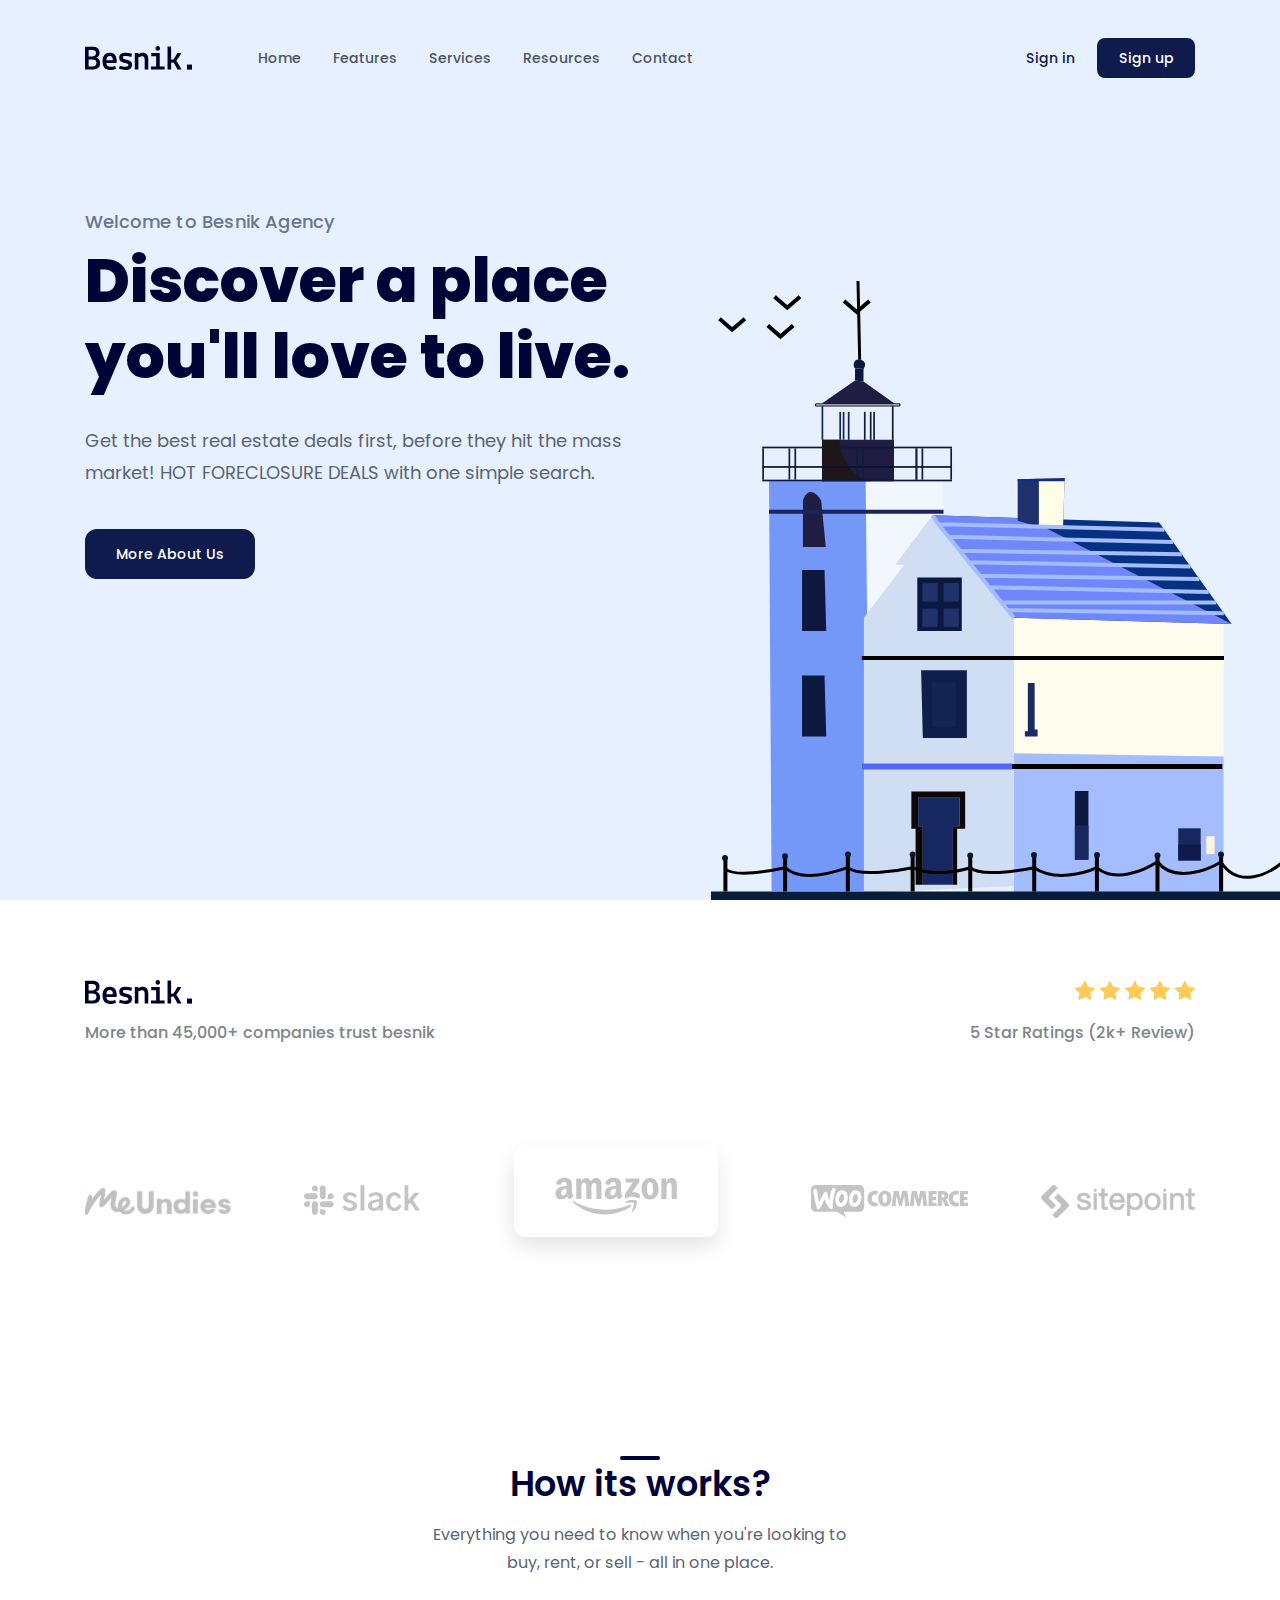
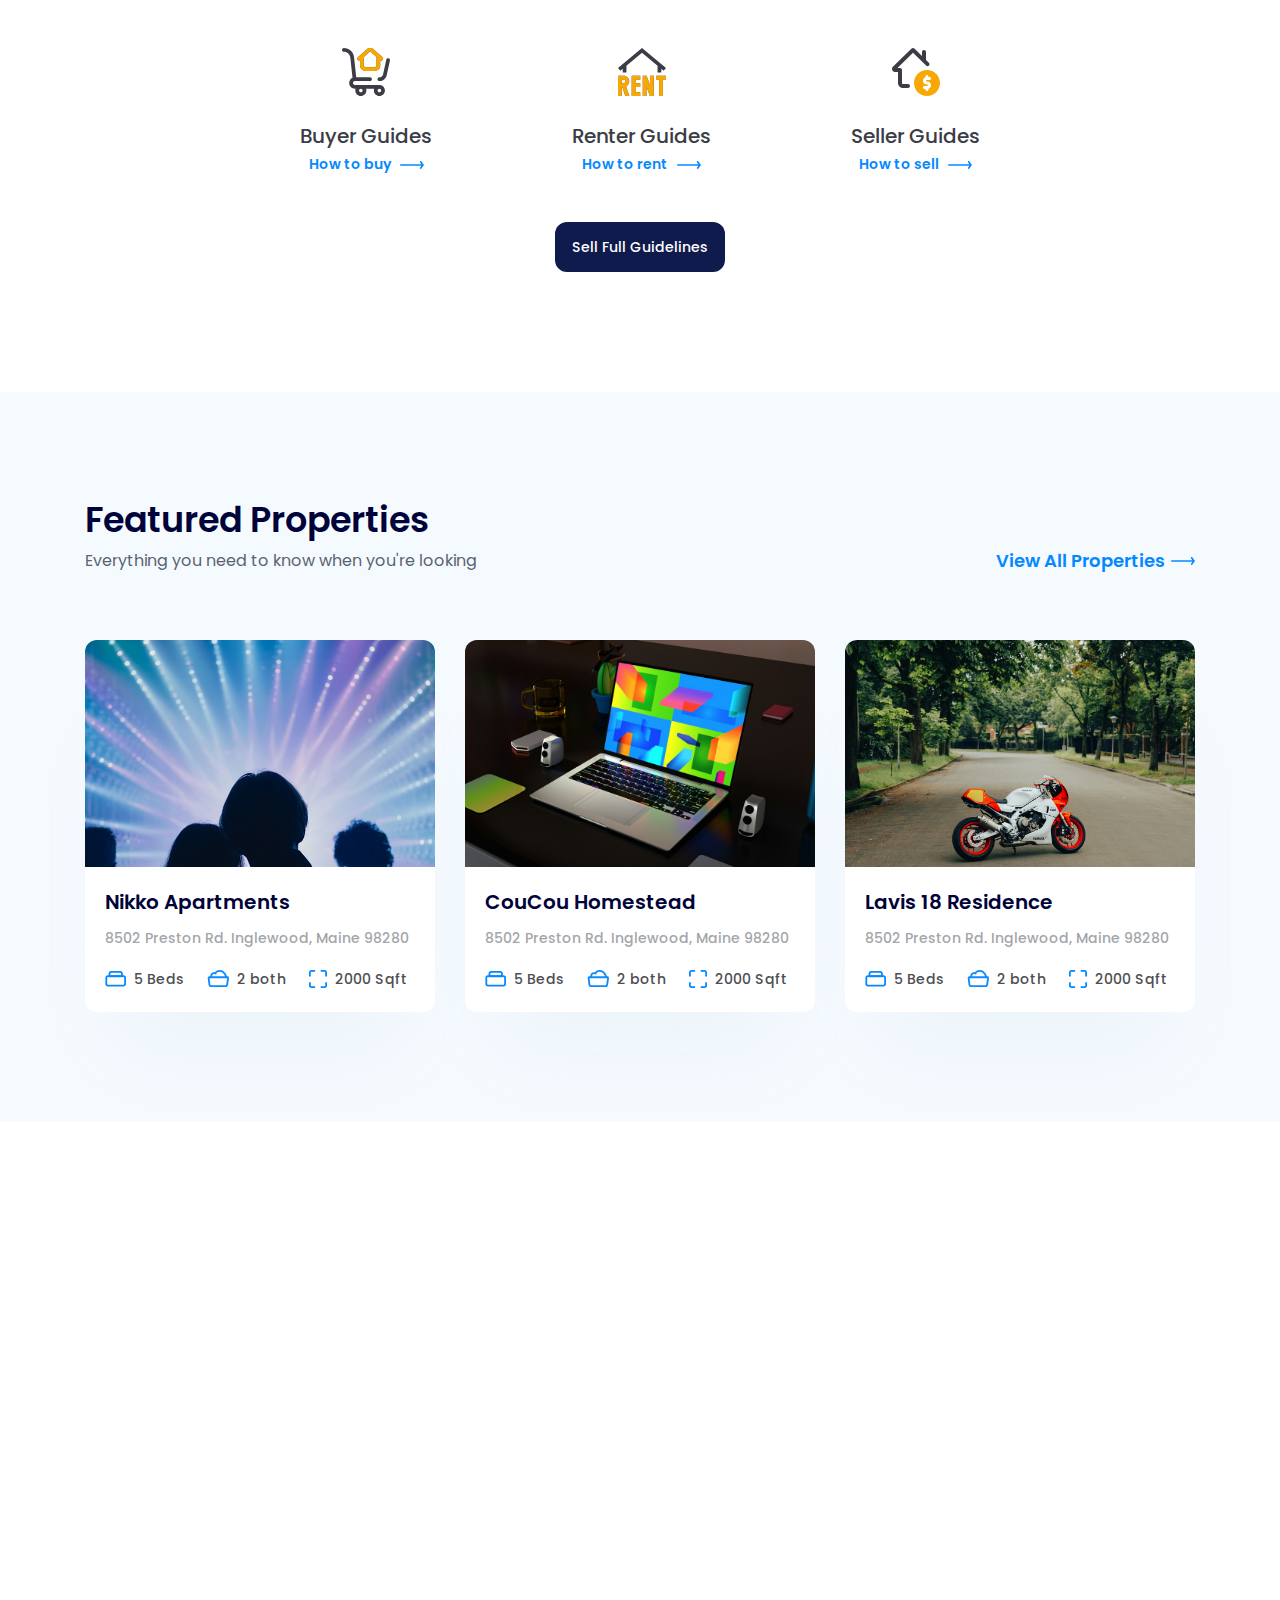
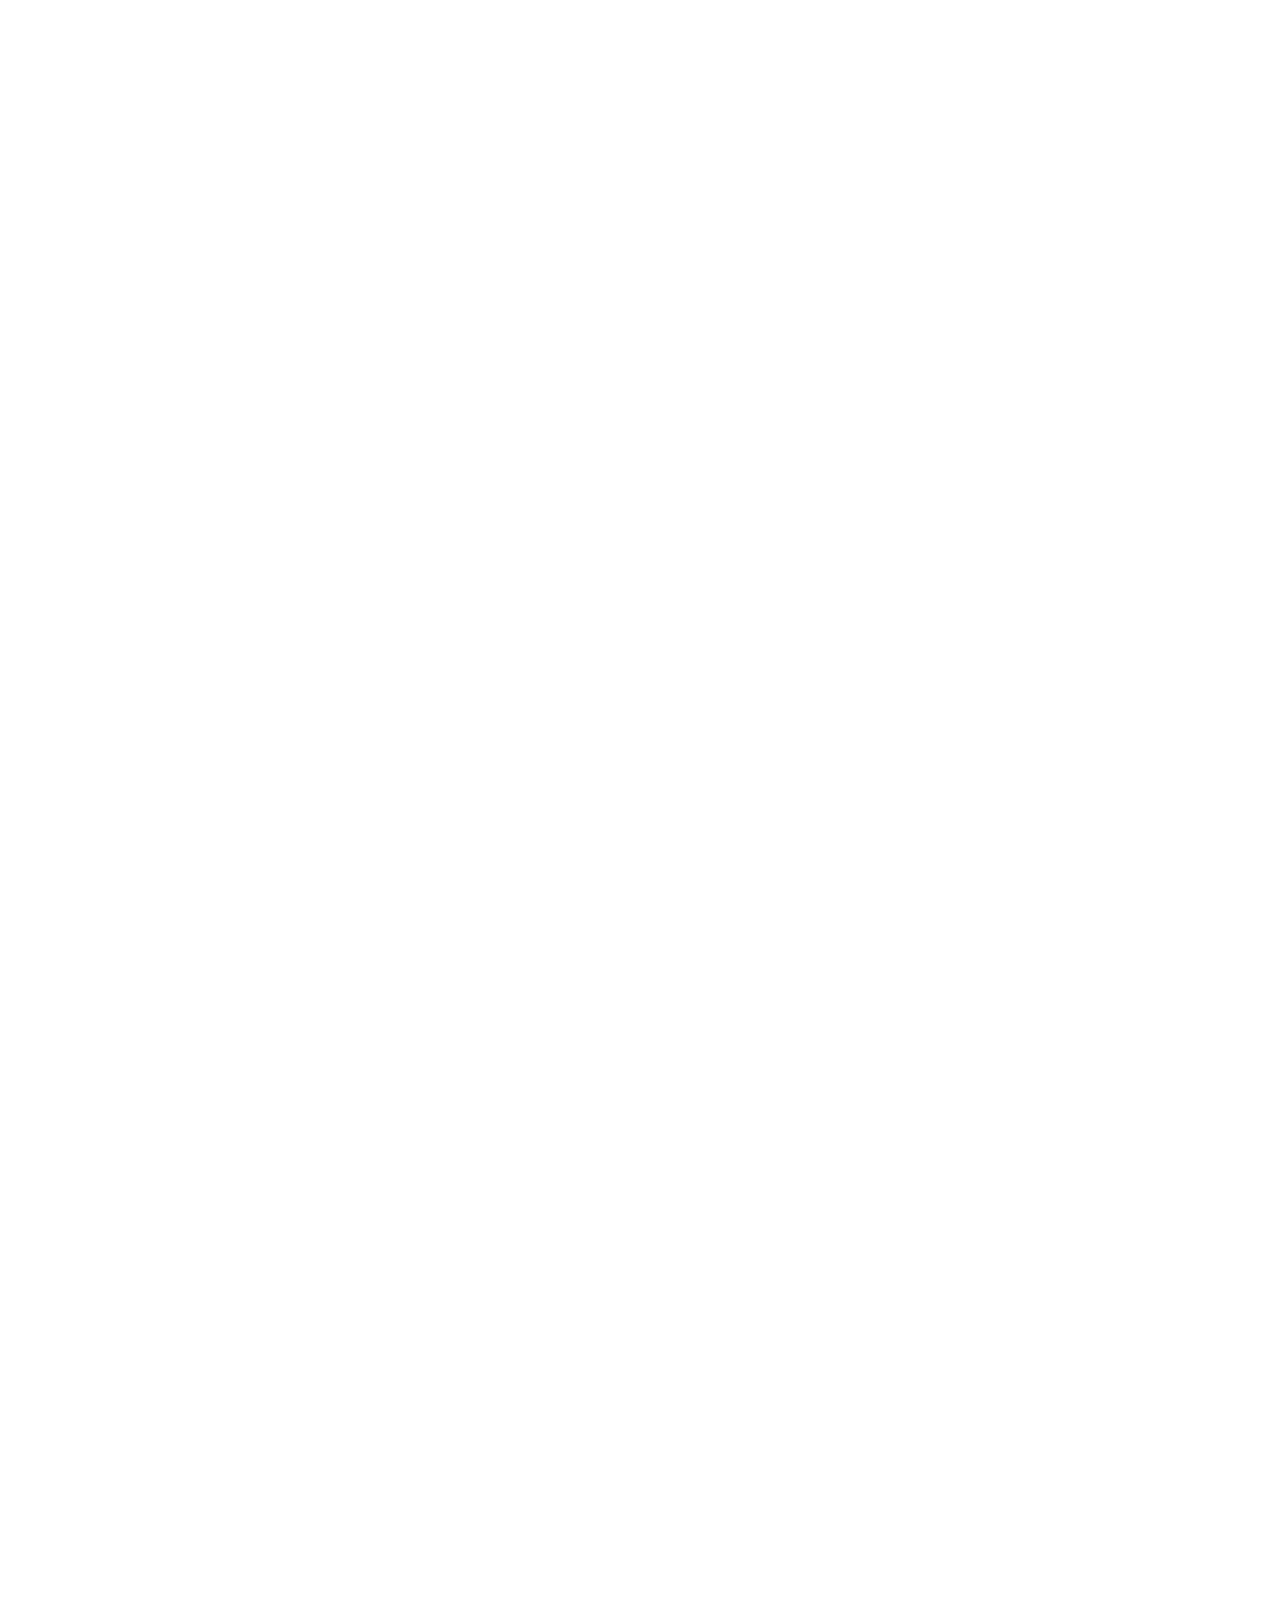
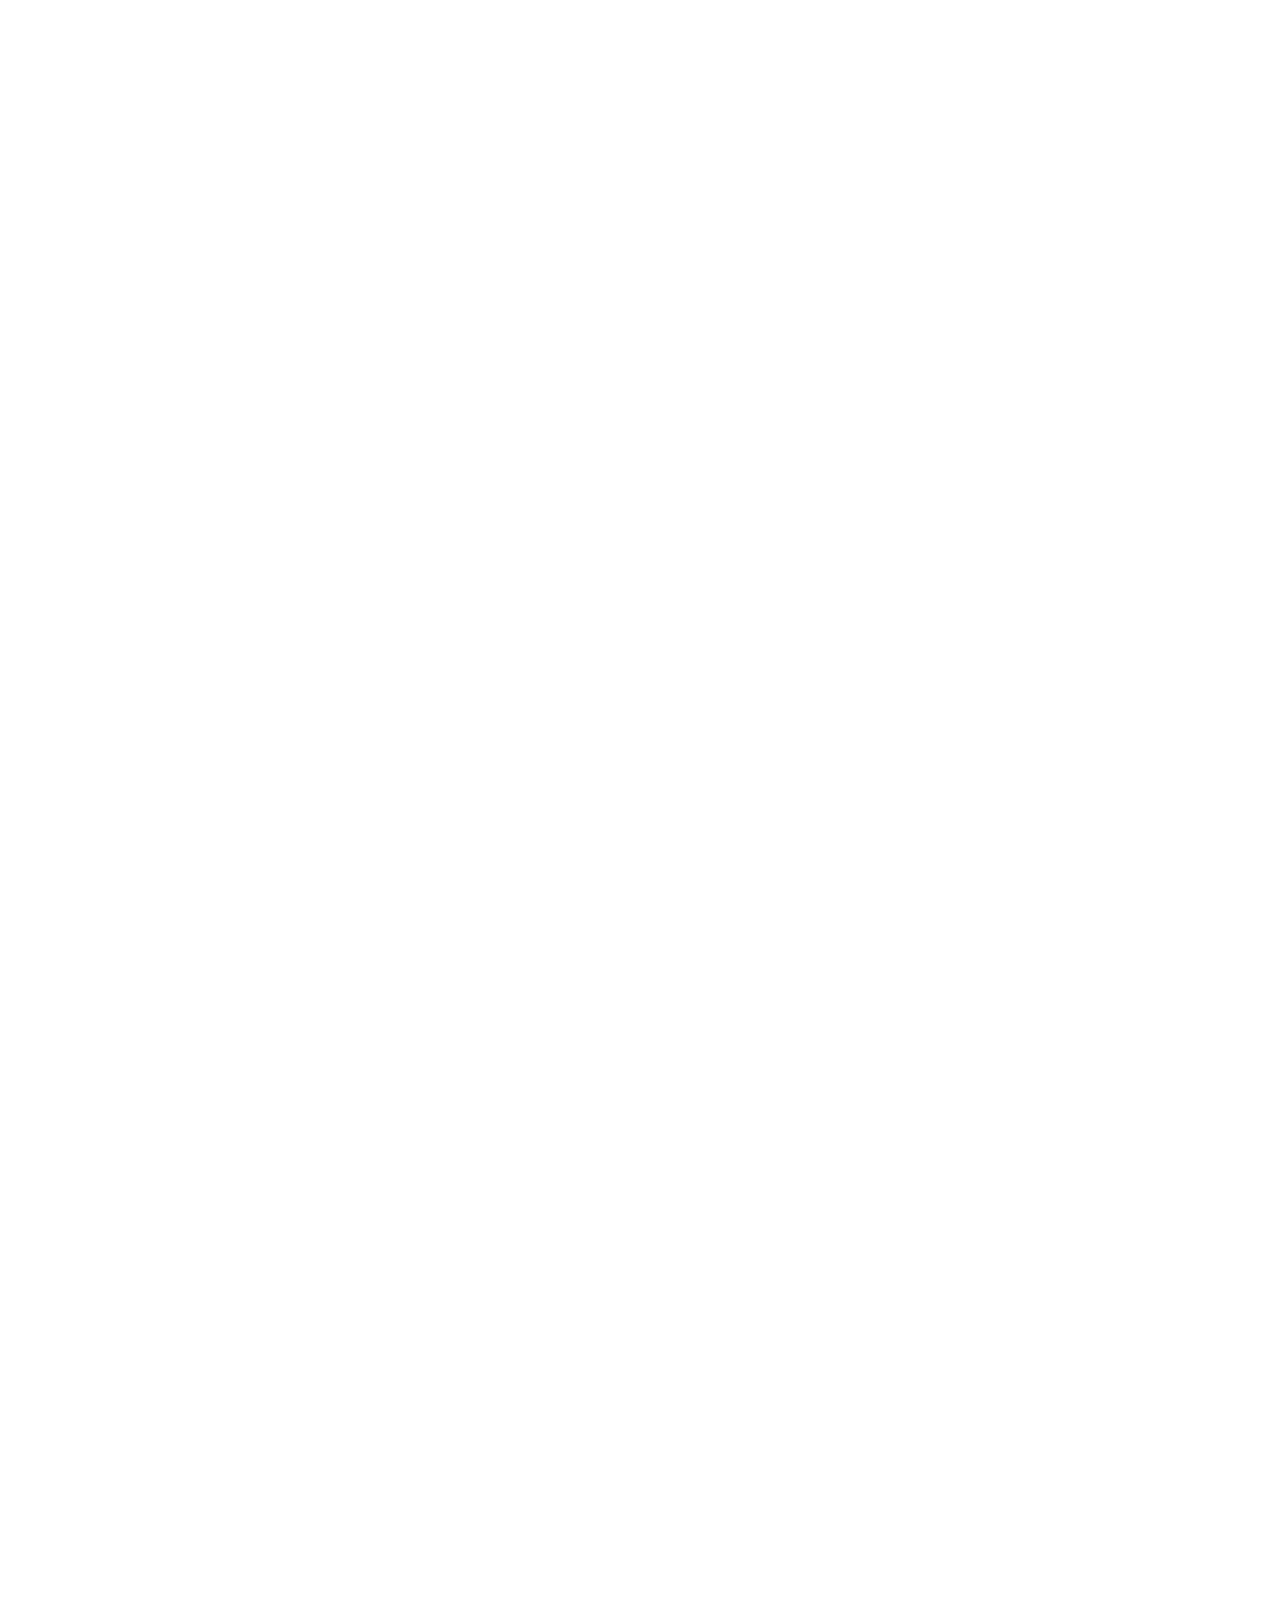
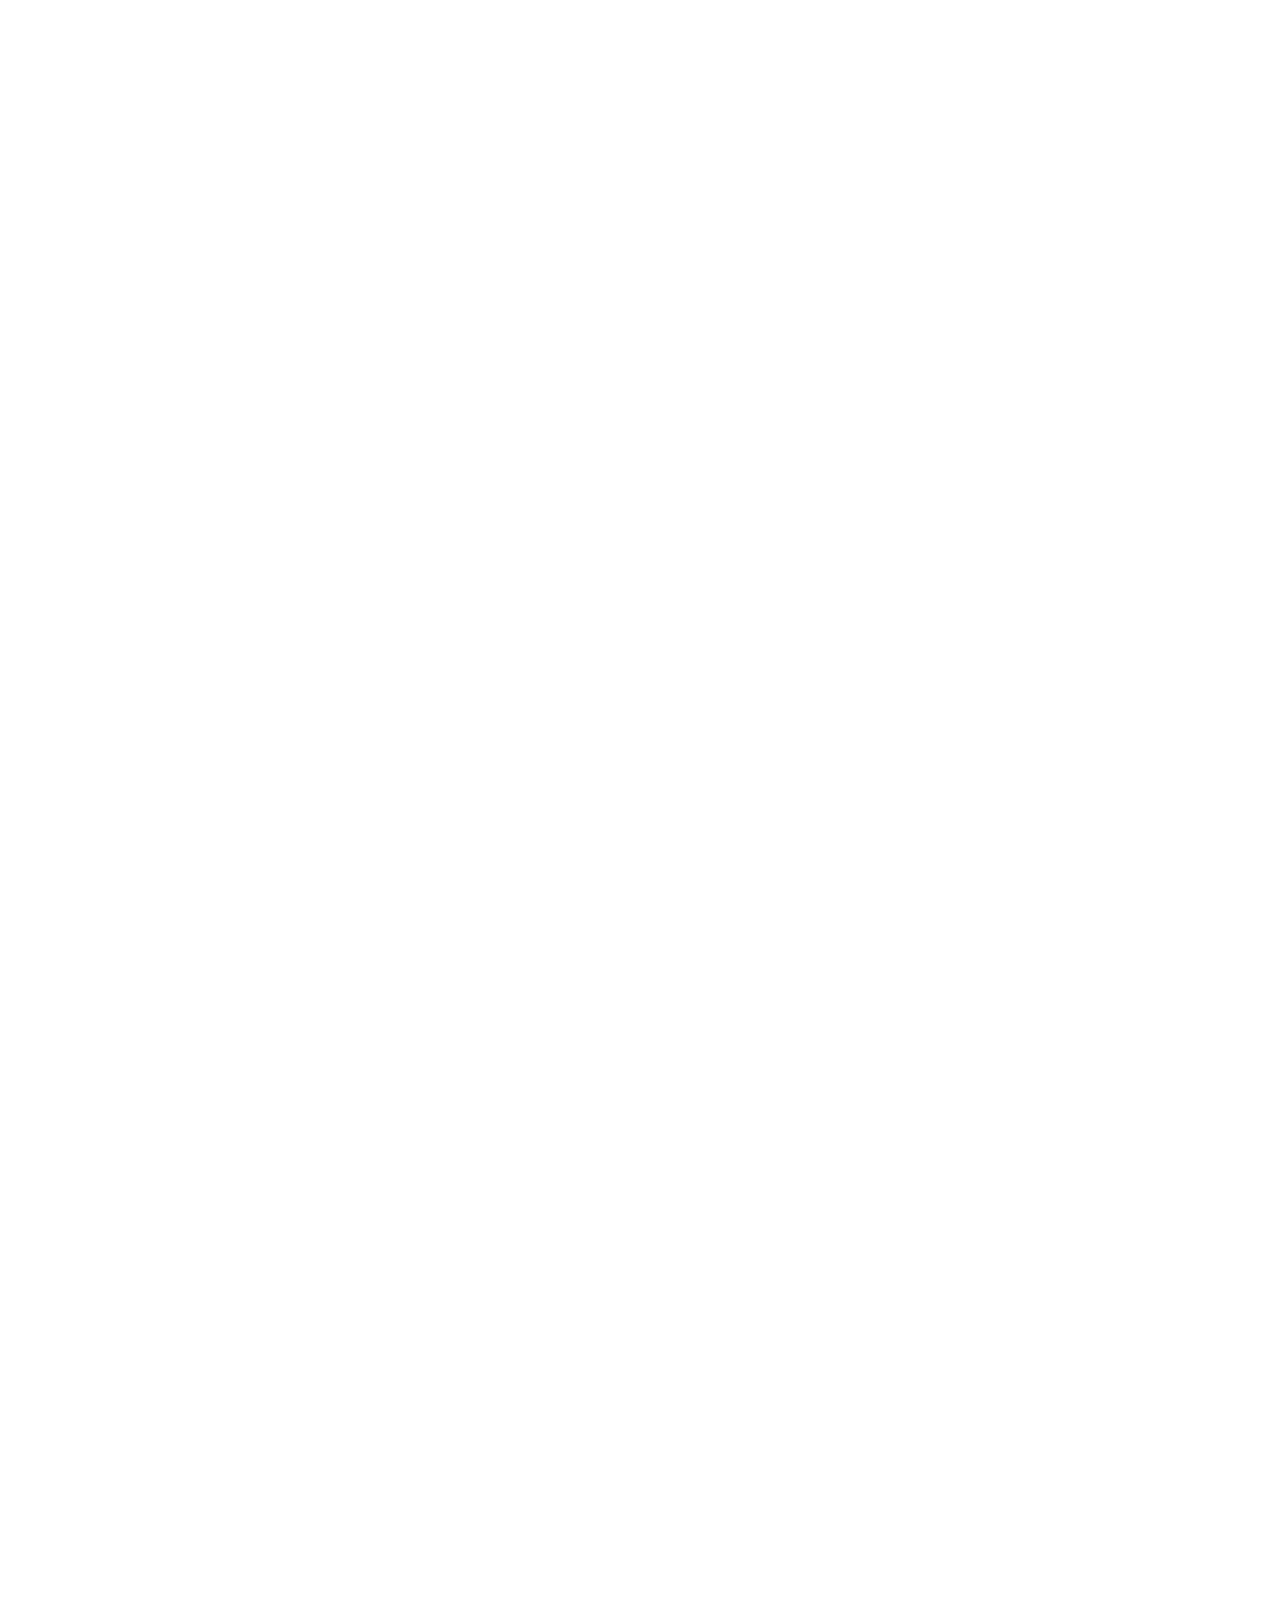
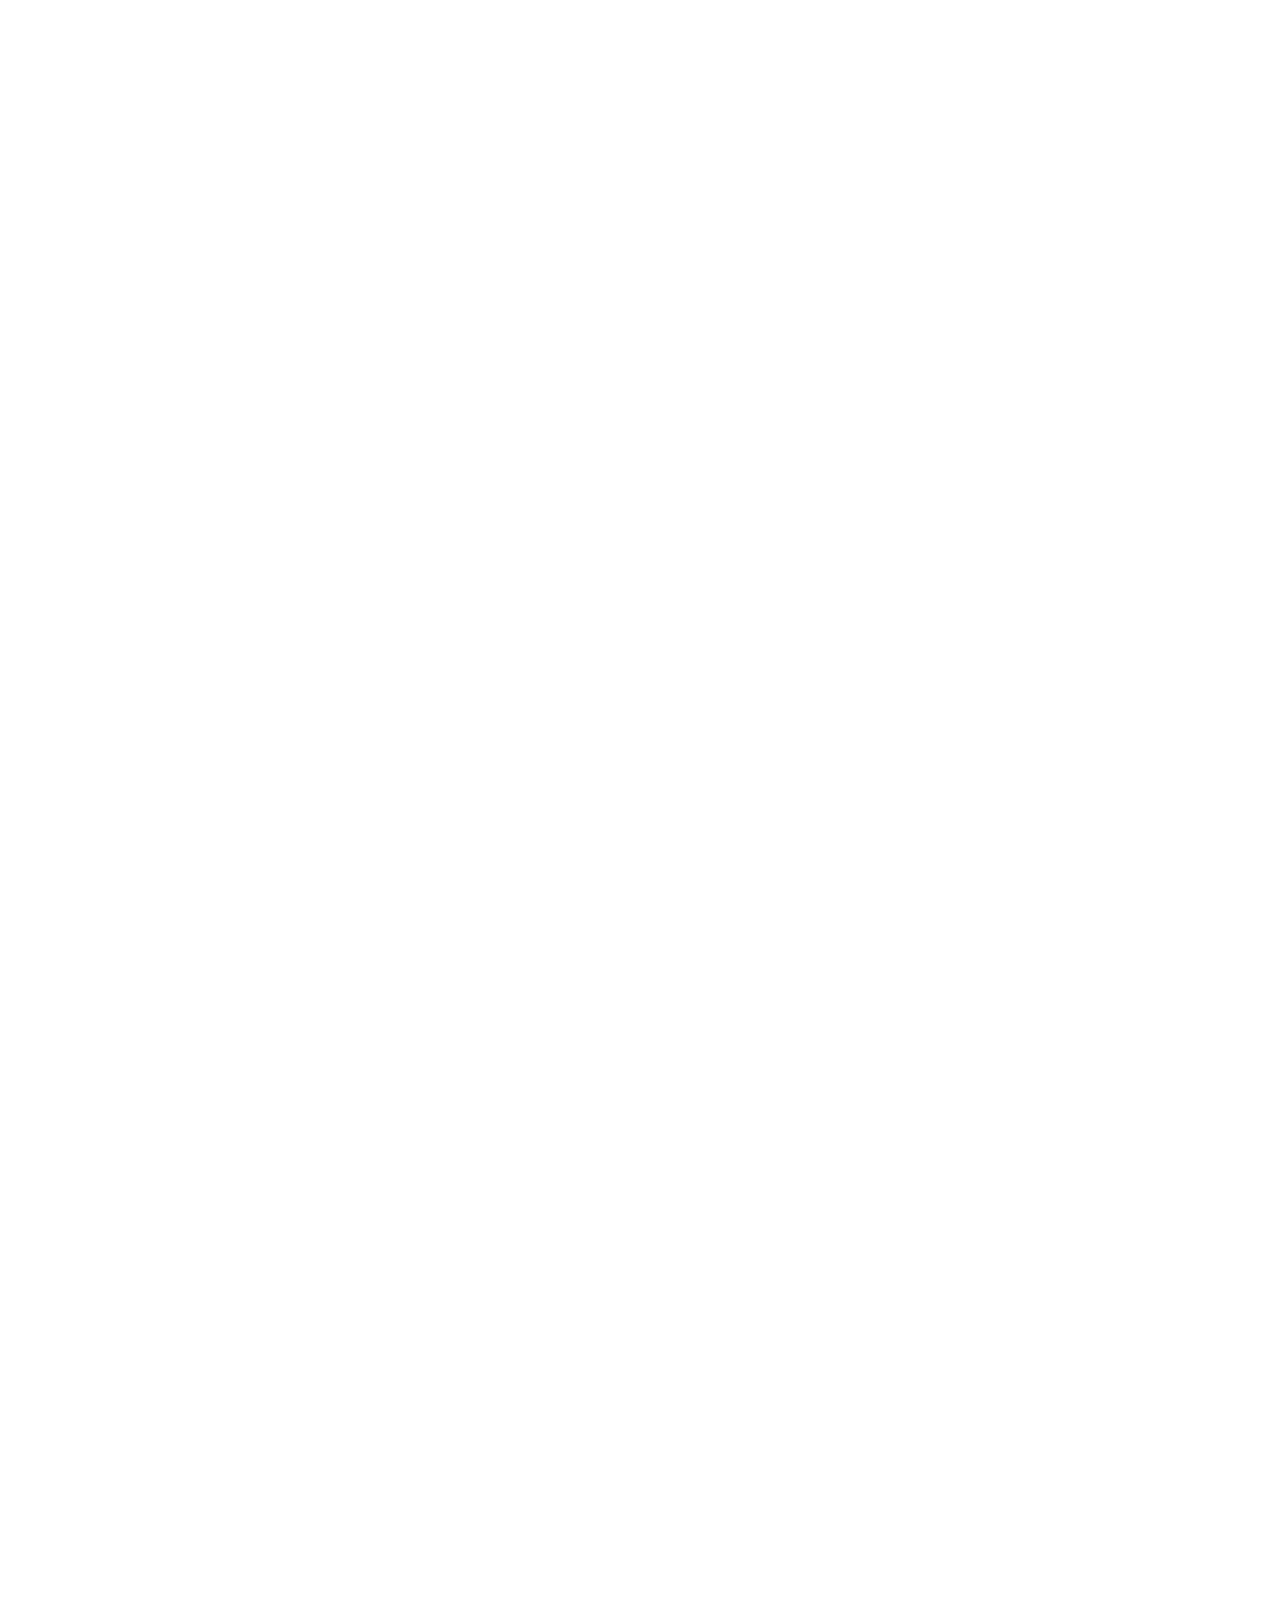
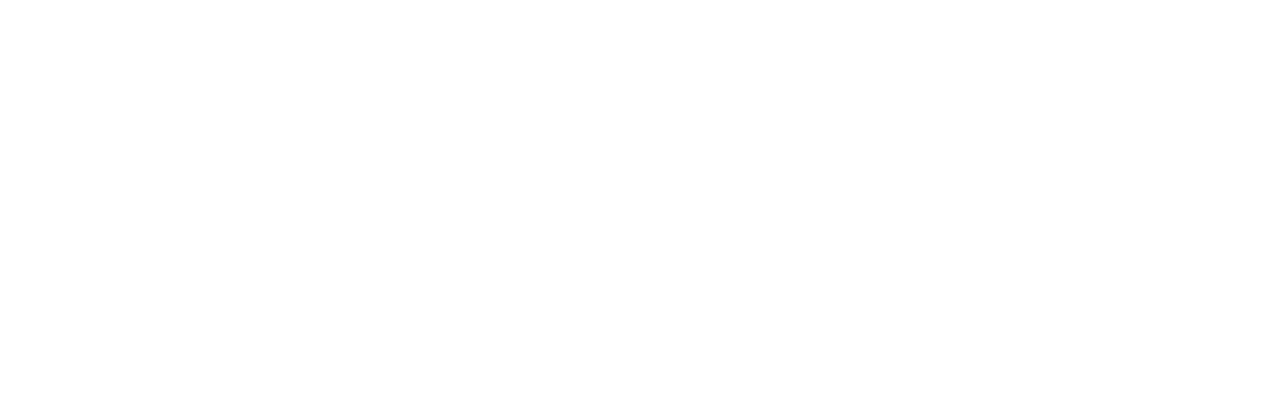
==== commit 3f617267: "Cập nhật featured #3" ====
--- a/index.html
+++ b/index.html
@@ -147,13 +147,17 @@
           <div class="list">
             <!-- Feature item 1 -->
             <div class="item">
-              <img
-                src="./assets/img/featured-1.jpg"
-                alt="Nikko Apartments"
-                class="thumb"
-              />
+              <a href="#!">
+                <img
+                  src="./assets/img/featured-1.jpg"
+                  alt="Nikko Apartments"
+                  class="thumb"
+                />
+              </a>
               <div class="body">
-                <h3 class="title">Nikko Apartments</h3>
+                <h3 class="title">
+                  <a href="#!">Nikko Apartments</a>
+                </h3>
                 <p class="desc">8502 Preston Rd. Inglewood, Maine 98280</p>
                 <div class="info">
                   <img src="./assets/img/beds.svg" alt="beds" class="icon" />
@@ -170,13 +174,44 @@
   
             <!-- Feature item 2 -->
             <div class="item">
-              <img
-                src="./assets/img/featured-2.jpg"
-                alt="Nikko Apartments"
-                class="thumb"
-              />
+              <a href="#!">
+                <img
+                  src="./assets/img/featured-2.jpg"
+                  alt="Nikko Apartments"
+                  class="thumb"
+                />
+              </a>
               <div class="body">
-                <h3 class="title">CouCou Homestead</h3>
+                <h3 class="title">
+                  <a href="#!" class="line-clamp">CouCou Homestead</a>
+                </h3>
+                <p class="desc line-clamp">8502 Preston Rd. Inglewood, Maine 98280</p>
+                <div class="info">
+                  <img src="./assets/img/beds.svg" alt="beds" class="icon" />
+                  <span class="label">5 Beds</span>
+  
+                  <img src="./assets/img/both.svg" alt="both" class="icon" />
+                  <span class="label">2 both</span>
+  
+                  <img src="./assets/img/sqft.svg" alt="sqft" class="icon" />
+                  <span class="label">2000 Sqft</span>
+                </div>
+              </div>
+            </div>
+  
+            <!-- Feature item 3 -->
+            <div class="item">
+              <a href="#!">
+                <img
+                  src="./assets/img/featured-3.jpg"
+                  alt="Nikko Apartments"
+                  class="thumb"
+                />
+              </a>
+              <div class="body">
+                <h3 class="title">
+                  <a href="#!">Lavis 18 Residence</a>
+                </h3>
                 <p class="desc">8502 Preston Rd. Inglewood, Maine 98280</p>
                 <div class="info">
                   <img src="./assets/img/beds.svg" alt="beds" class="icon" />
@@ -190,29 +225,6 @@
                 </div>
               </div>
             </div>
-  
-            <!-- Feature item 3 -->
-            <div class="item">
-              <img
-                src="./assets/img/featured-3.jpg"
-                alt="Nikko Apartments"
-                class="thumb"
-              />
-              <div class="body">
-                <h3 class="title">Lavis 18 Residence</h3>
-                <p class="desc">8502 Preston Rd. Inglewood, Maine 98280</p>
-                <div class="info">
-                  <img src="./assets/img/beds.svg" alt="beds" class="icon" />
-                  <span class="label">5 Beds</span>
-  
-                  <img src="./assets/img/both.svg" alt="both" class="icon" />
-                  <span class="label">2 both</span>
-  
-                  <img src="./assets/img/sqft.svg" alt="sqft" class="icon" />
-                  <span class="label">2000 Sqft</span>
-                </div>
-              </div>
-            </div>
           </div>
         </div>
 
--- a/assets/css/style.css
+++ b/assets/css/style.css
@@ -41,6 +41,13 @@
 
 .btn:hover {
   opacity: 0.9;
+}
+
+.line-clamp {
+  display: -webkit-box;
+  -webkit-line-clamp: var(--line-clamp, 2);
+  -webkit-box-orient: vertical;
+  overflow: hidden;
 }
 
 /* Header */
@@ -299,19 +306,21 @@
   padding: 17px 20px 24px;
 }
 
-.featured .item .title {
+.featured .item .title a {
   color: #000339;
   font-size: 2rem;
   font-weight: 600;
-  line-height: 1; /* 100% */
+  line-height: 1.5; /* 150% */
 }
 
 .featured .item .desc {
+  --line-clamp: 3;
   margin-top: 11px;
   color: #a3a6ab;
   font-size: 1.4rem;
   line-height: 1.5;
   font-weight: 500;
+  word-break: break-all;
 }
 
 .featured .item .info {
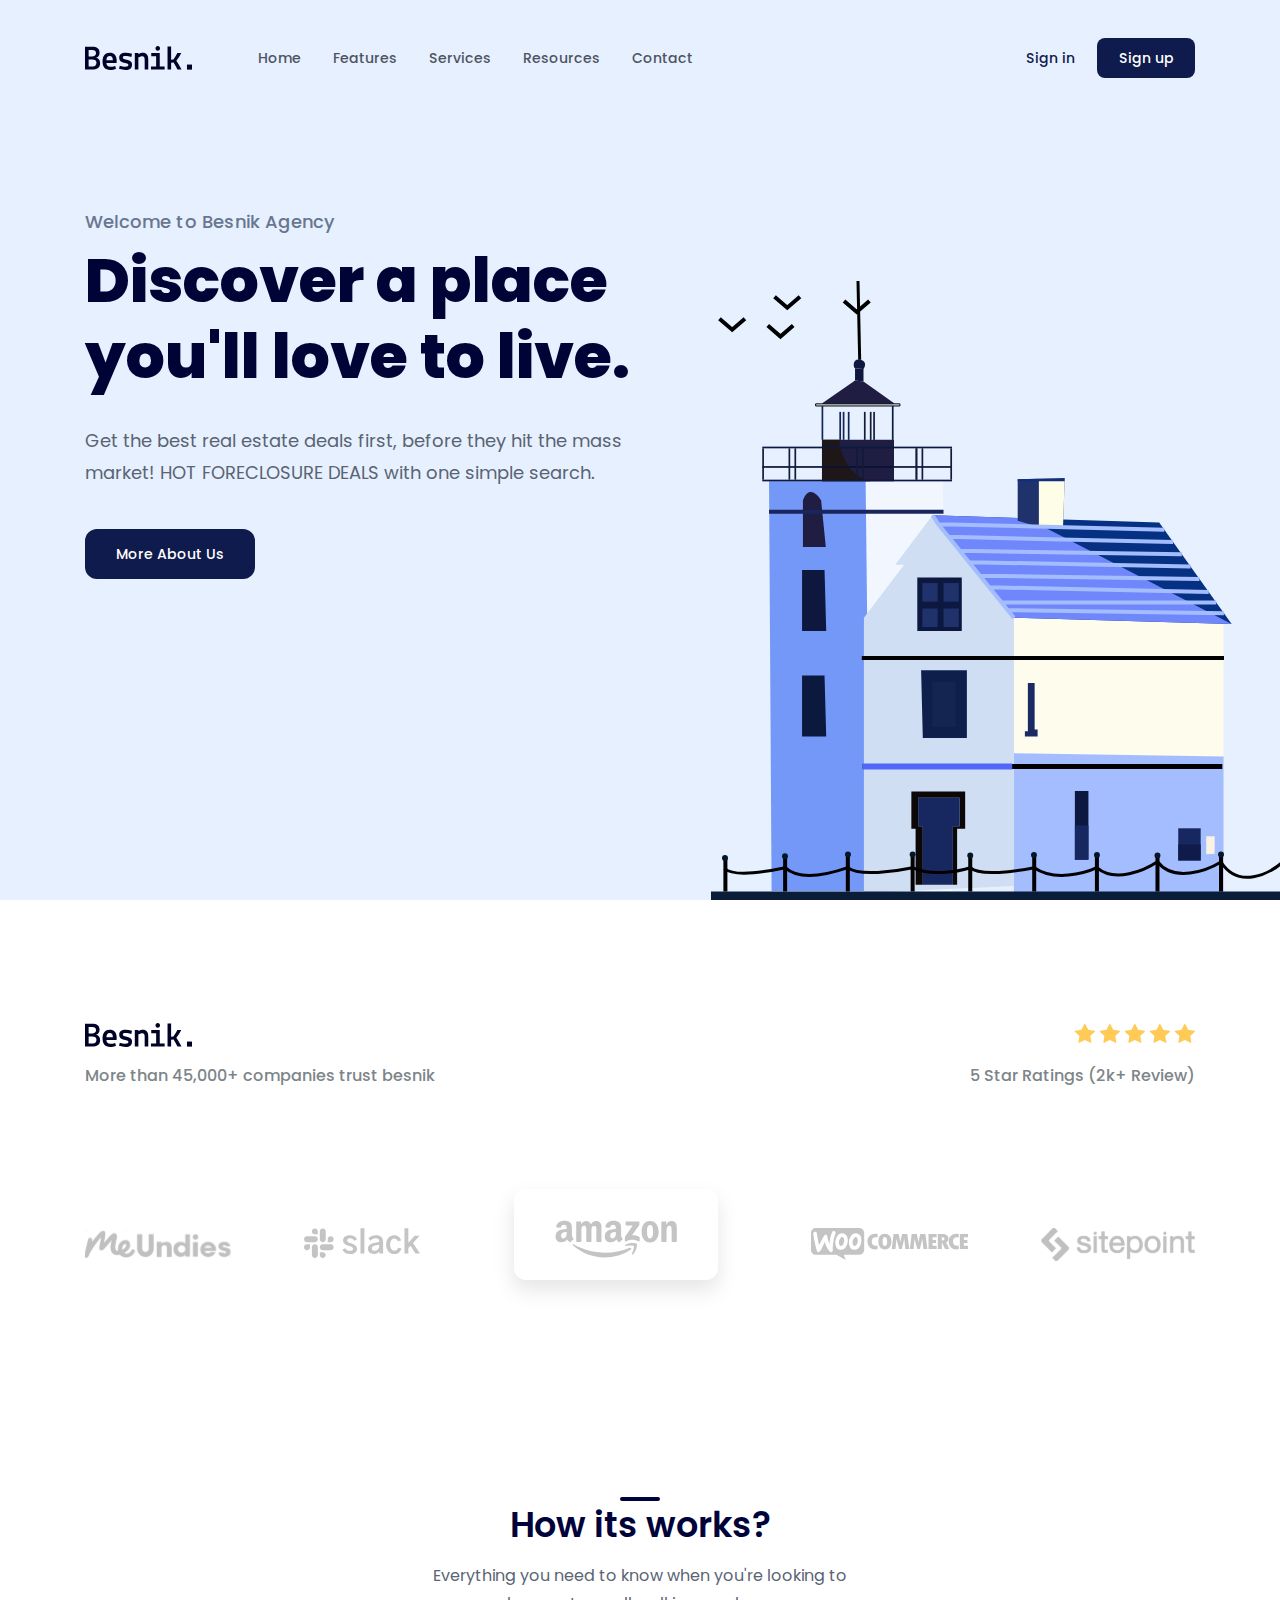
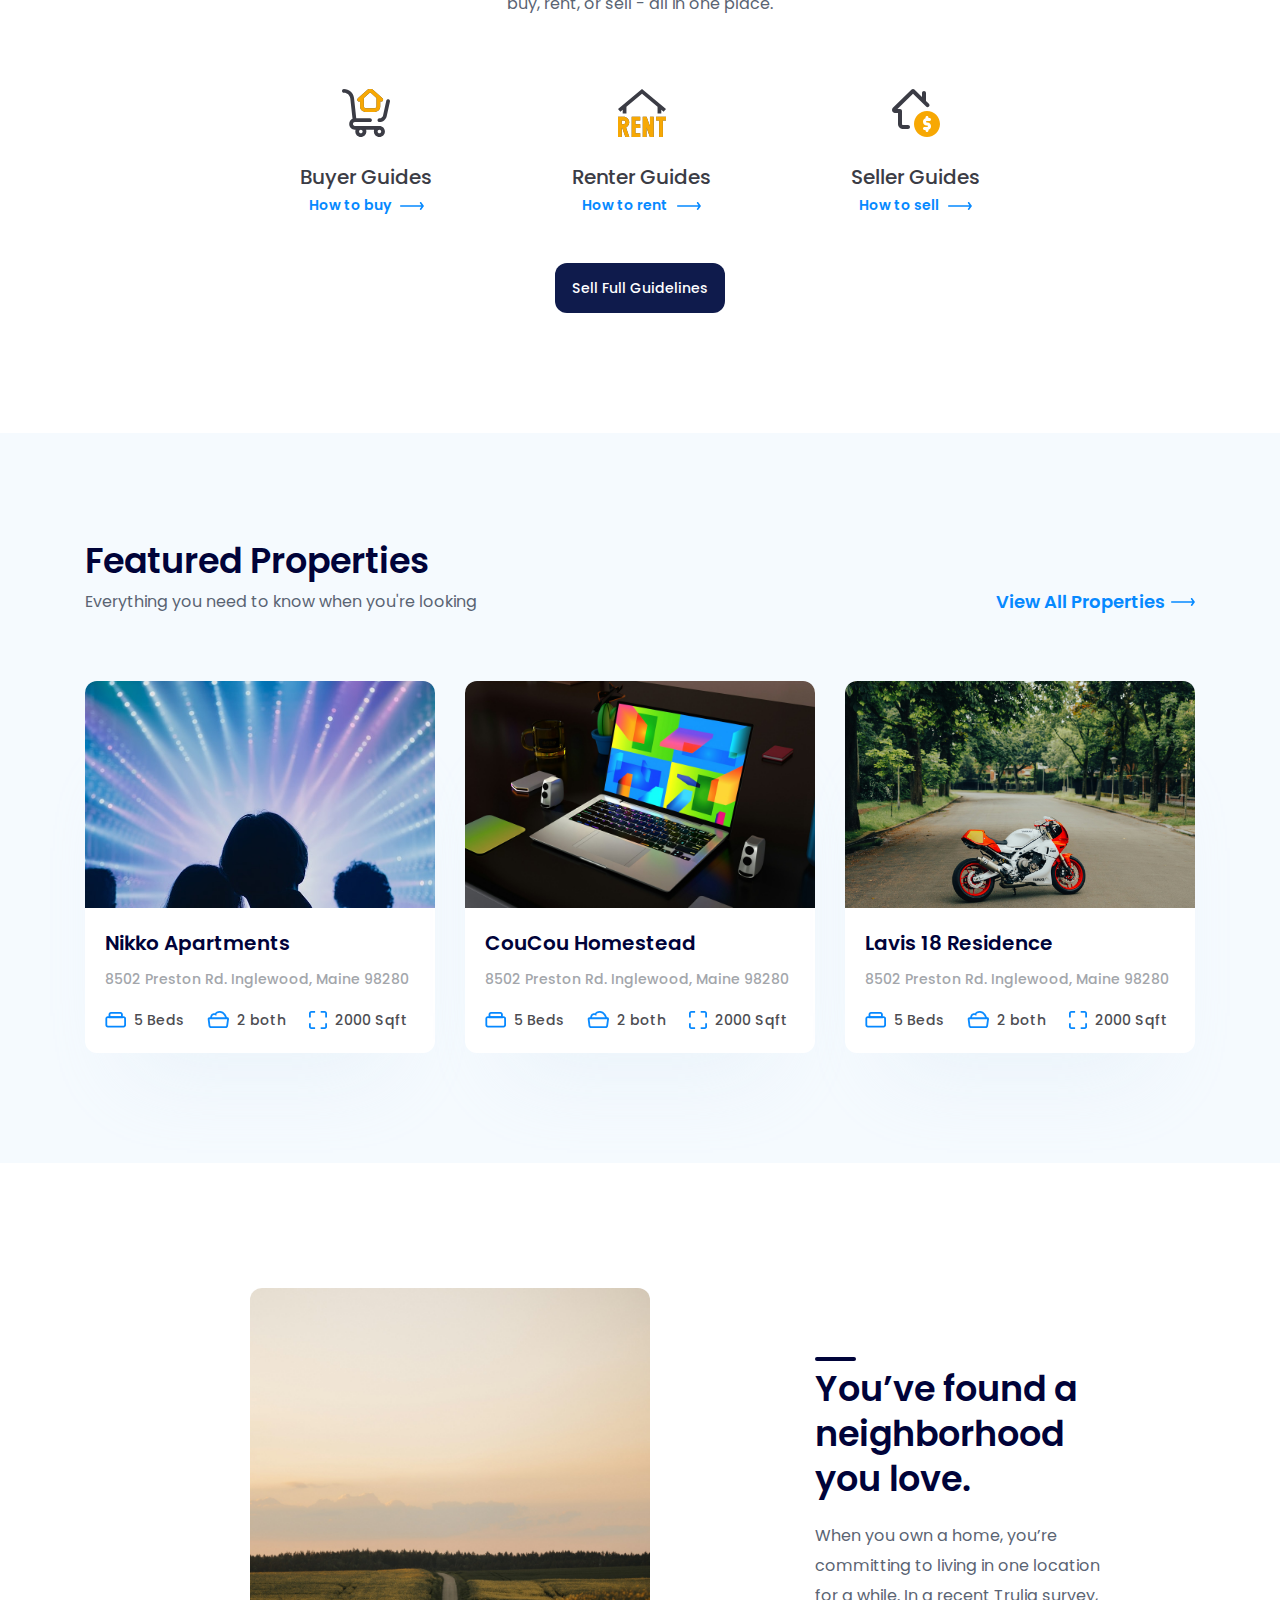
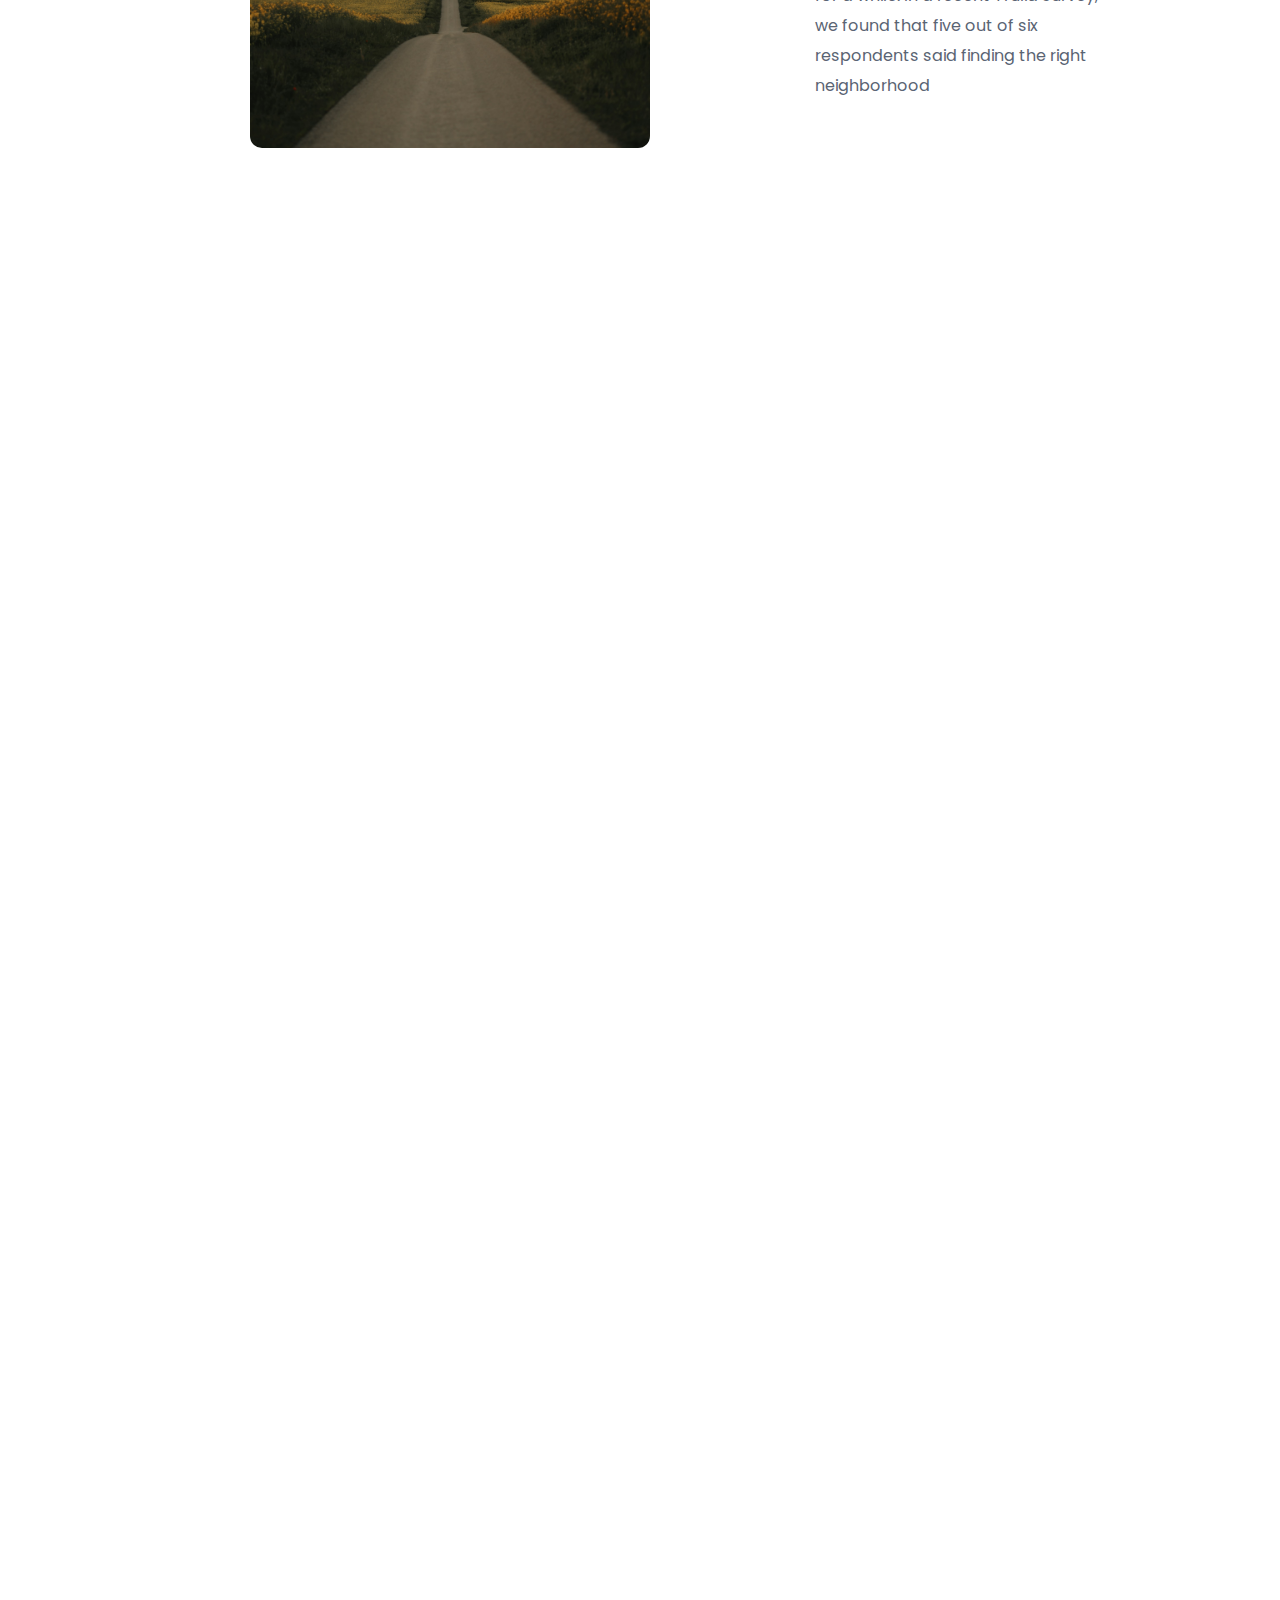
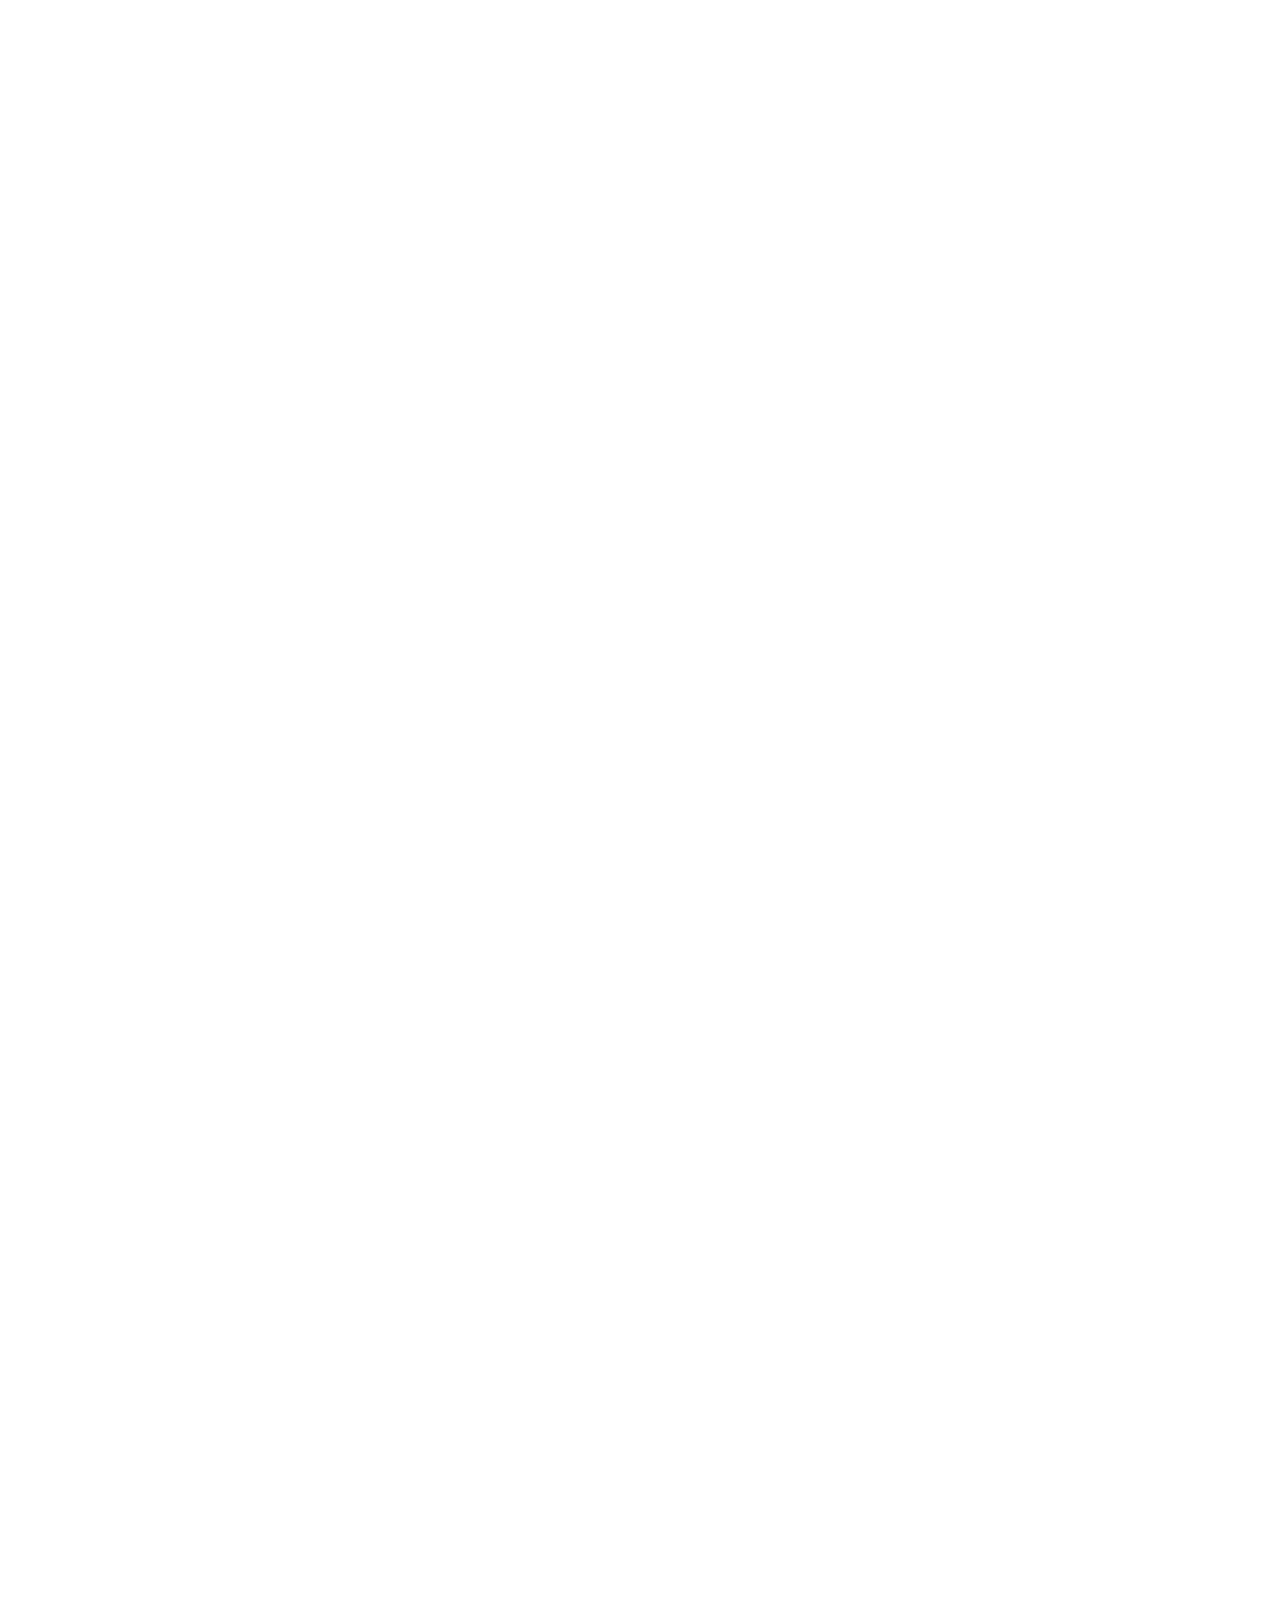
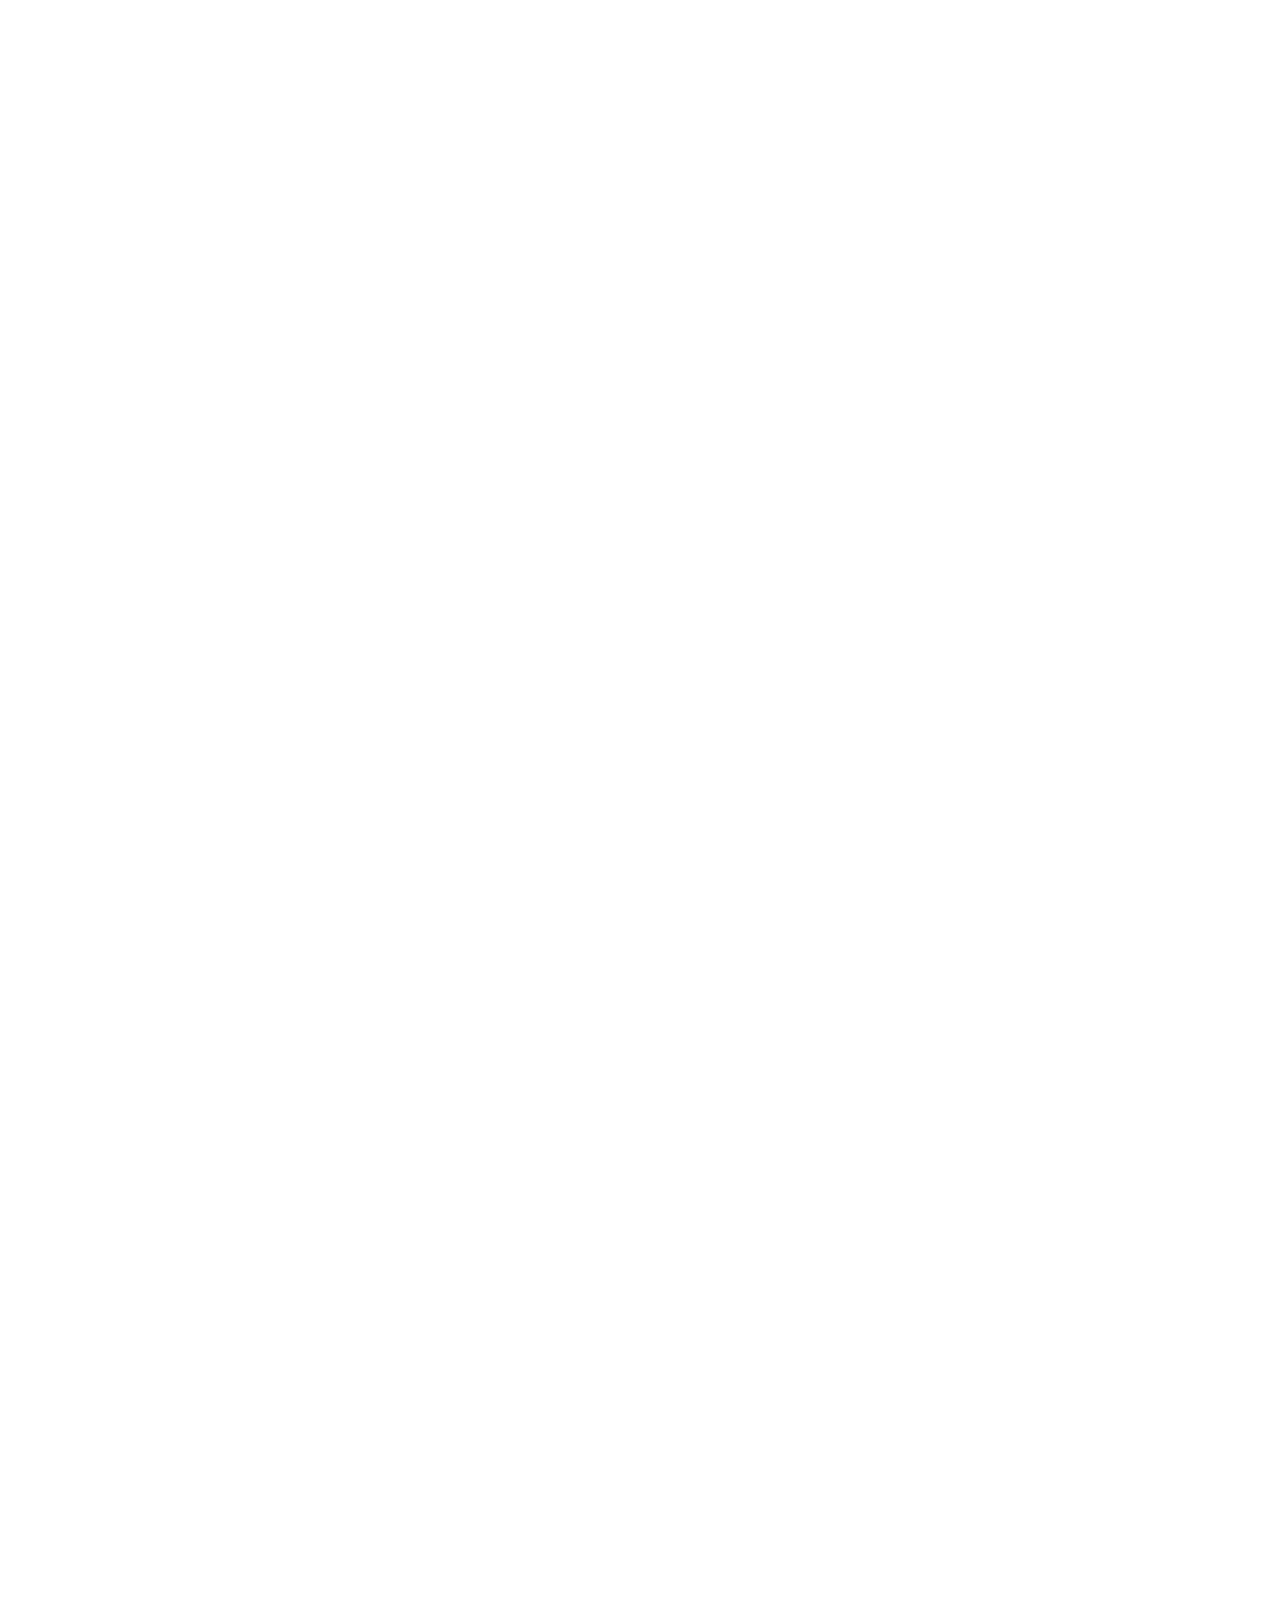
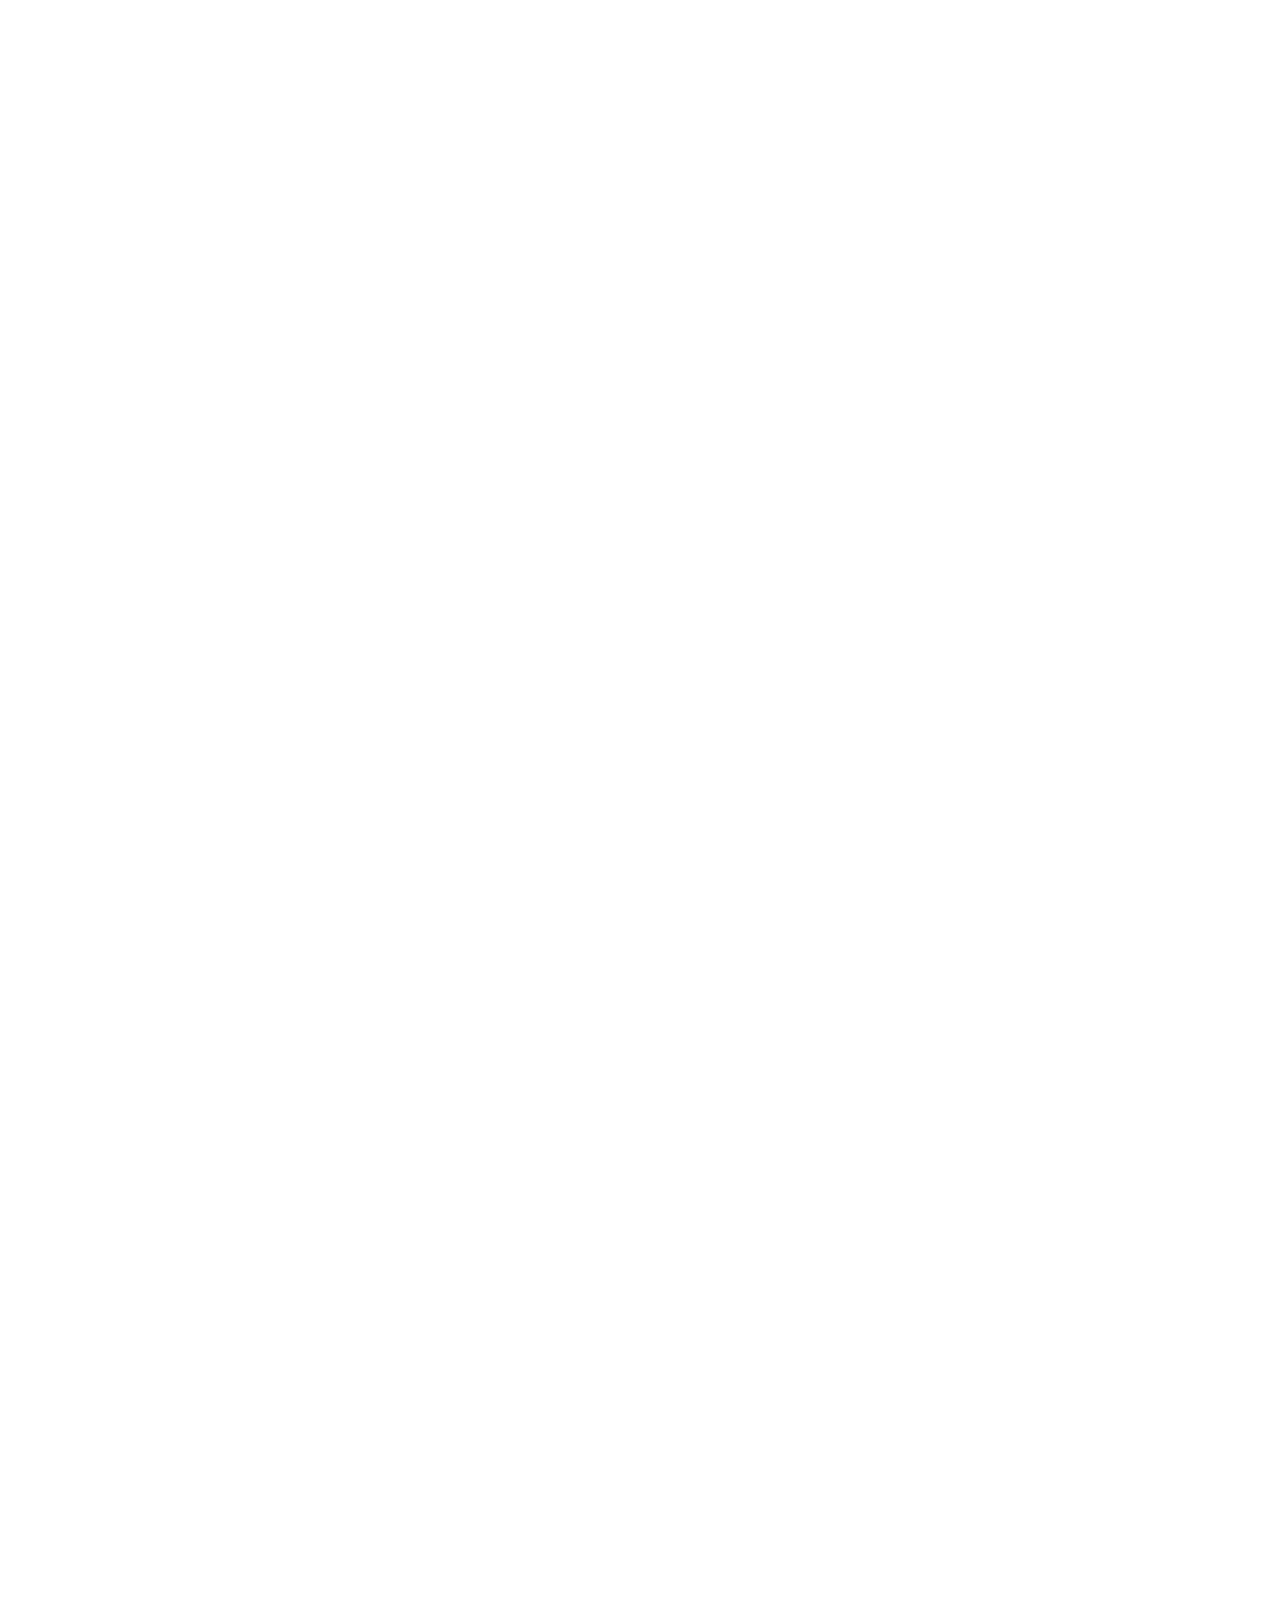
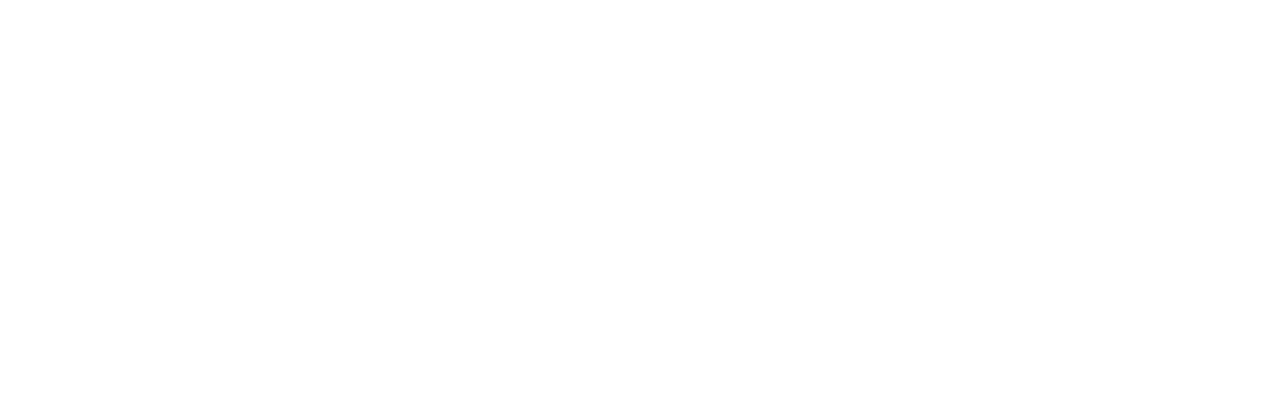
==== commit f6450a8b: "Tạo Stats #1" ====
--- a/index.html
+++ b/index.html
@@ -162,16 +162,16 @@
                 <div class="info">
                   <img src="./assets/img/beds.svg" alt="beds" class="icon" />
                   <span class="label">5 Beds</span>
-  
+
                   <img src="./assets/img/both.svg" alt="both" class="icon" />
                   <span class="label">2 both</span>
-  
+
                   <img src="./assets/img/sqft.svg" alt="sqft" class="icon" />
                   <span class="label">2000 Sqft</span>
                 </div>
               </div>
             </div>
-  
+
             <!-- Feature item 2 -->
             <div class="item">
               <a href="#!">
@@ -185,20 +185,22 @@
                 <h3 class="title">
                   <a href="#!" class="line-clamp">CouCou Homestead</a>
                 </h3>
-                <p class="desc line-clamp">8502 Preston Rd. Inglewood, Maine 98280</p>
+                <p class="desc line-clamp">
+                  8502 Preston Rd. Inglewood, Maine 98280
+                </p>
                 <div class="info">
                   <img src="./assets/img/beds.svg" alt="beds" class="icon" />
                   <span class="label">5 Beds</span>
-  
+
                   <img src="./assets/img/both.svg" alt="both" class="icon" />
                   <span class="label">2 both</span>
-  
+
                   <img src="./assets/img/sqft.svg" alt="sqft" class="icon" />
                   <span class="label">2000 Sqft</span>
                 </div>
               </div>
             </div>
-  
+
             <!-- Feature item 3 -->
             <div class="item">
               <a href="#!">
@@ -216,10 +218,10 @@
                 <div class="info">
                   <img src="./assets/img/beds.svg" alt="beds" class="icon" />
                   <span class="label">5 Beds</span>
-  
+
                   <img src="./assets/img/both.svg" alt="both" class="icon" />
                   <span class="label">2 both</span>
-  
+
                   <img src="./assets/img/sqft.svg" alt="sqft" class="icon" />
                   <span class="label">2000 Sqft</span>
                 </div>
@@ -227,8 +229,27 @@
             </div>
           </div>
         </div>
-
-        
+      </div>
+
+      <!-- Stats -->
+      <div class="stats">
+        <div class="content">
+          <div class="row">
+            <div class="img-block">
+              <img
+                src="./assets/img/stats-img.jpg"
+                alt="You've found a neighborhood you love."
+              />
+            </div>
+            <div class="info">
+              <h2 class="sub-title">You’ve found a neighborhood you love.</h2>
+              <p class="desc">
+                When you own a home, you’re committing to living in one location
+                for a while. In a recent Trulia survey, we found that five out
+                of six respondents said finding the right neighborhood
+              </p>
+            </div>
+          </div>
         </div>
       </div>
     </main>
--- a/assets/css/style.css
+++ b/assets/css/style.css
@@ -141,6 +141,7 @@
 /* Clients */
 .clients {
   margin-top: 80px;
+  padding: 43px 0 64px;
 }
 
 .clients .row {
@@ -168,9 +169,13 @@
 }
 
 /* Guides */
+.guides {
+  margin-top: 40px;
+  padding: 93px 0 79px;
+}
+
 .guides .sub-title {
   position: relative;
-  margin-top: 199px;
   color: #000339;
   text-align: center;
   font-size: 3.5rem;
@@ -243,7 +248,7 @@
 
 /* Featured */
 .featured {
-  margin-top: 120px;
+  margin-top: 41px;
   padding: 110px 0;
   background-color: #f5fafe;
 }
@@ -344,3 +349,65 @@
   font-weight: 500;
   letter-spacing: 0.01em;
 }
+
+/* Stats */
+.stats {
+  margin-top: 75px;
+  padding: 50px 0;
+}
+
+.stats .content {
+  width: 1017px;
+}
+
+.stats .row {
+  display: flex;
+}
+
+.stats .img-block {
+  width: 51%;
+}
+
+.stats .img-block img {
+  display: block;
+  margin-left: auto;
+  width: 400px;
+  height: 460px;
+  border-radius: 12px;
+  object-fit: cover;
+}
+
+.stats .info {
+  width: 49%;
+  padding: 79px 0 0 165px;
+}
+
+.stats .info .sub-title {
+  position: relative;
+  width: 269px;
+  color: #000339;
+  font-size: 3.5rem;
+  font-weight: 600;
+  line-height: 1.28; /* 128.571% */
+}
+
+.stats .info .sub-title::before {
+  content: "";
+  position: absolute;
+  top: -10px;
+  left: 0;
+  display: block;
+  width: 41px;
+  height: 4px;
+  border-radius: 1.2rem;
+  background: #000339;
+}
+
+.stats .info .desc {
+  width: 309px;
+  margin-top: 20px;
+  color: #5a6473;
+  font-size: 1.6rem;
+  font-weight: 400;
+  line-height: 1.87; /* 187.5% */
+}
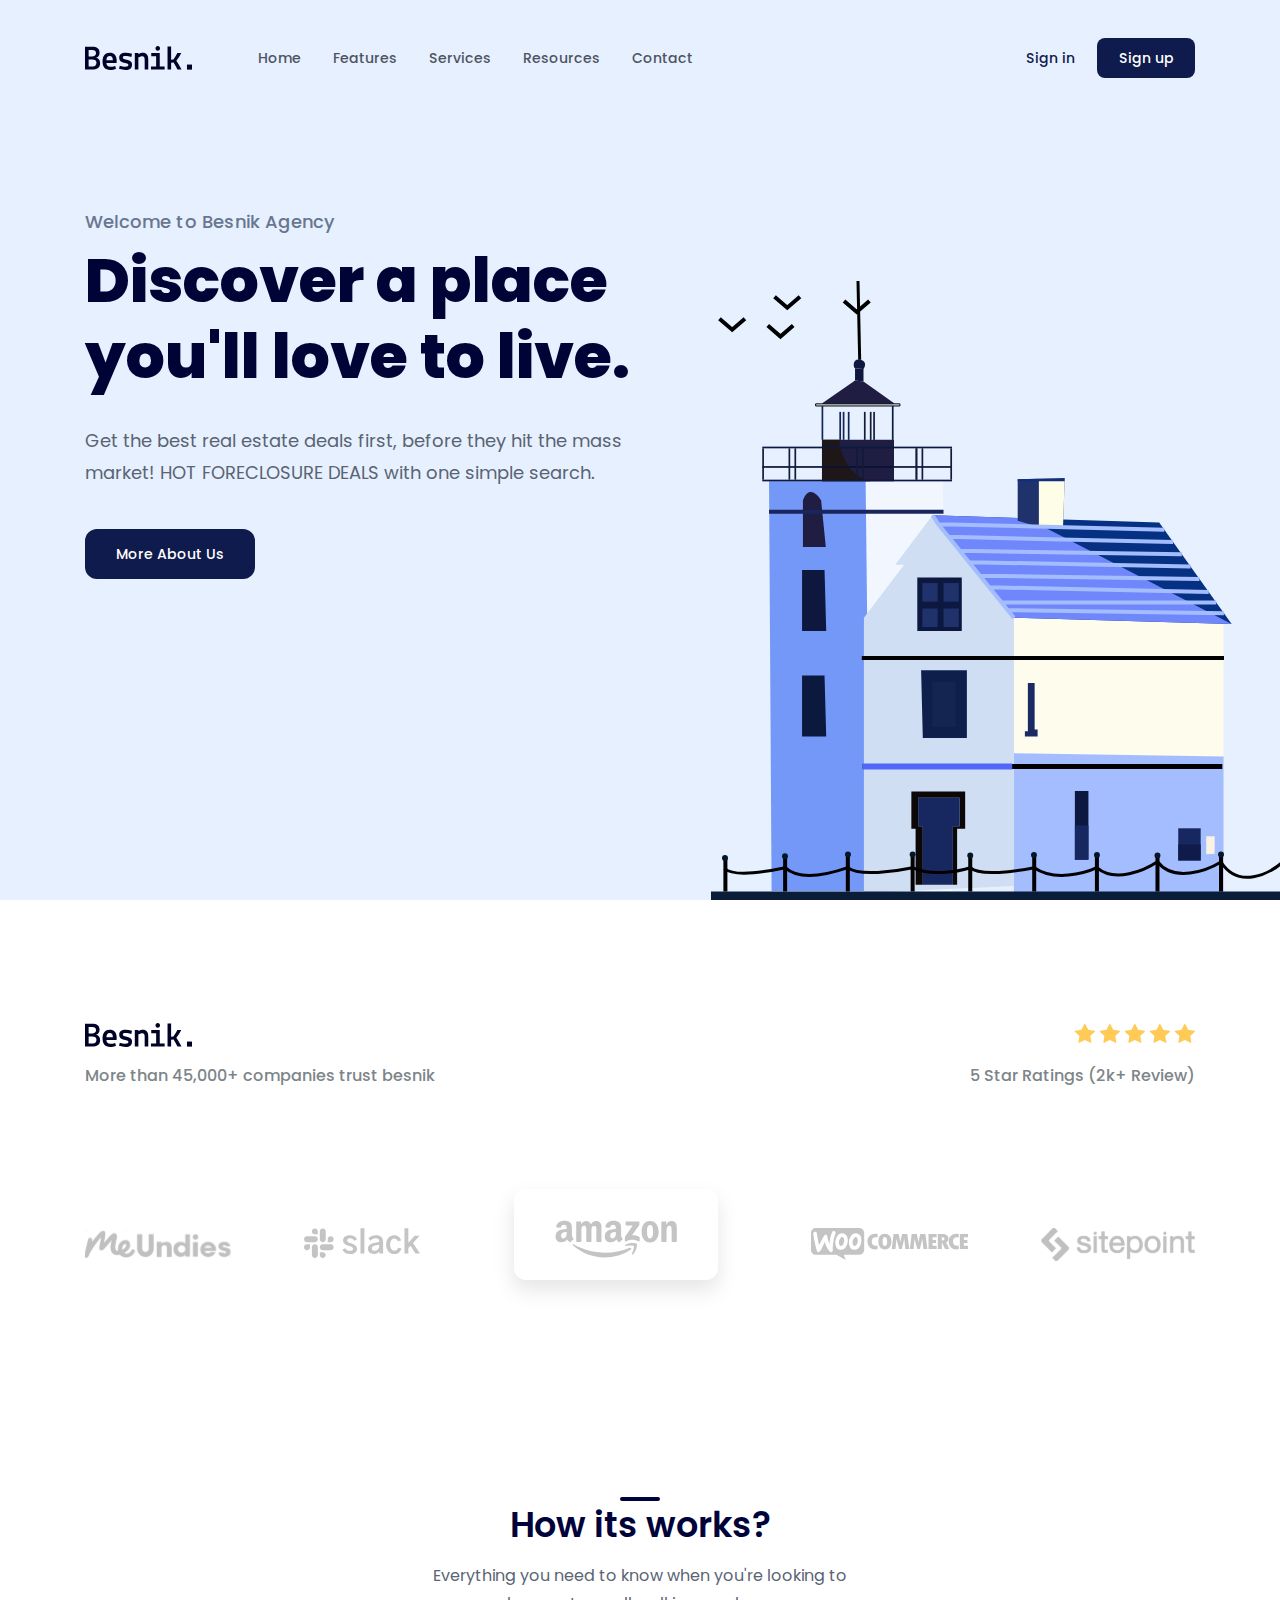
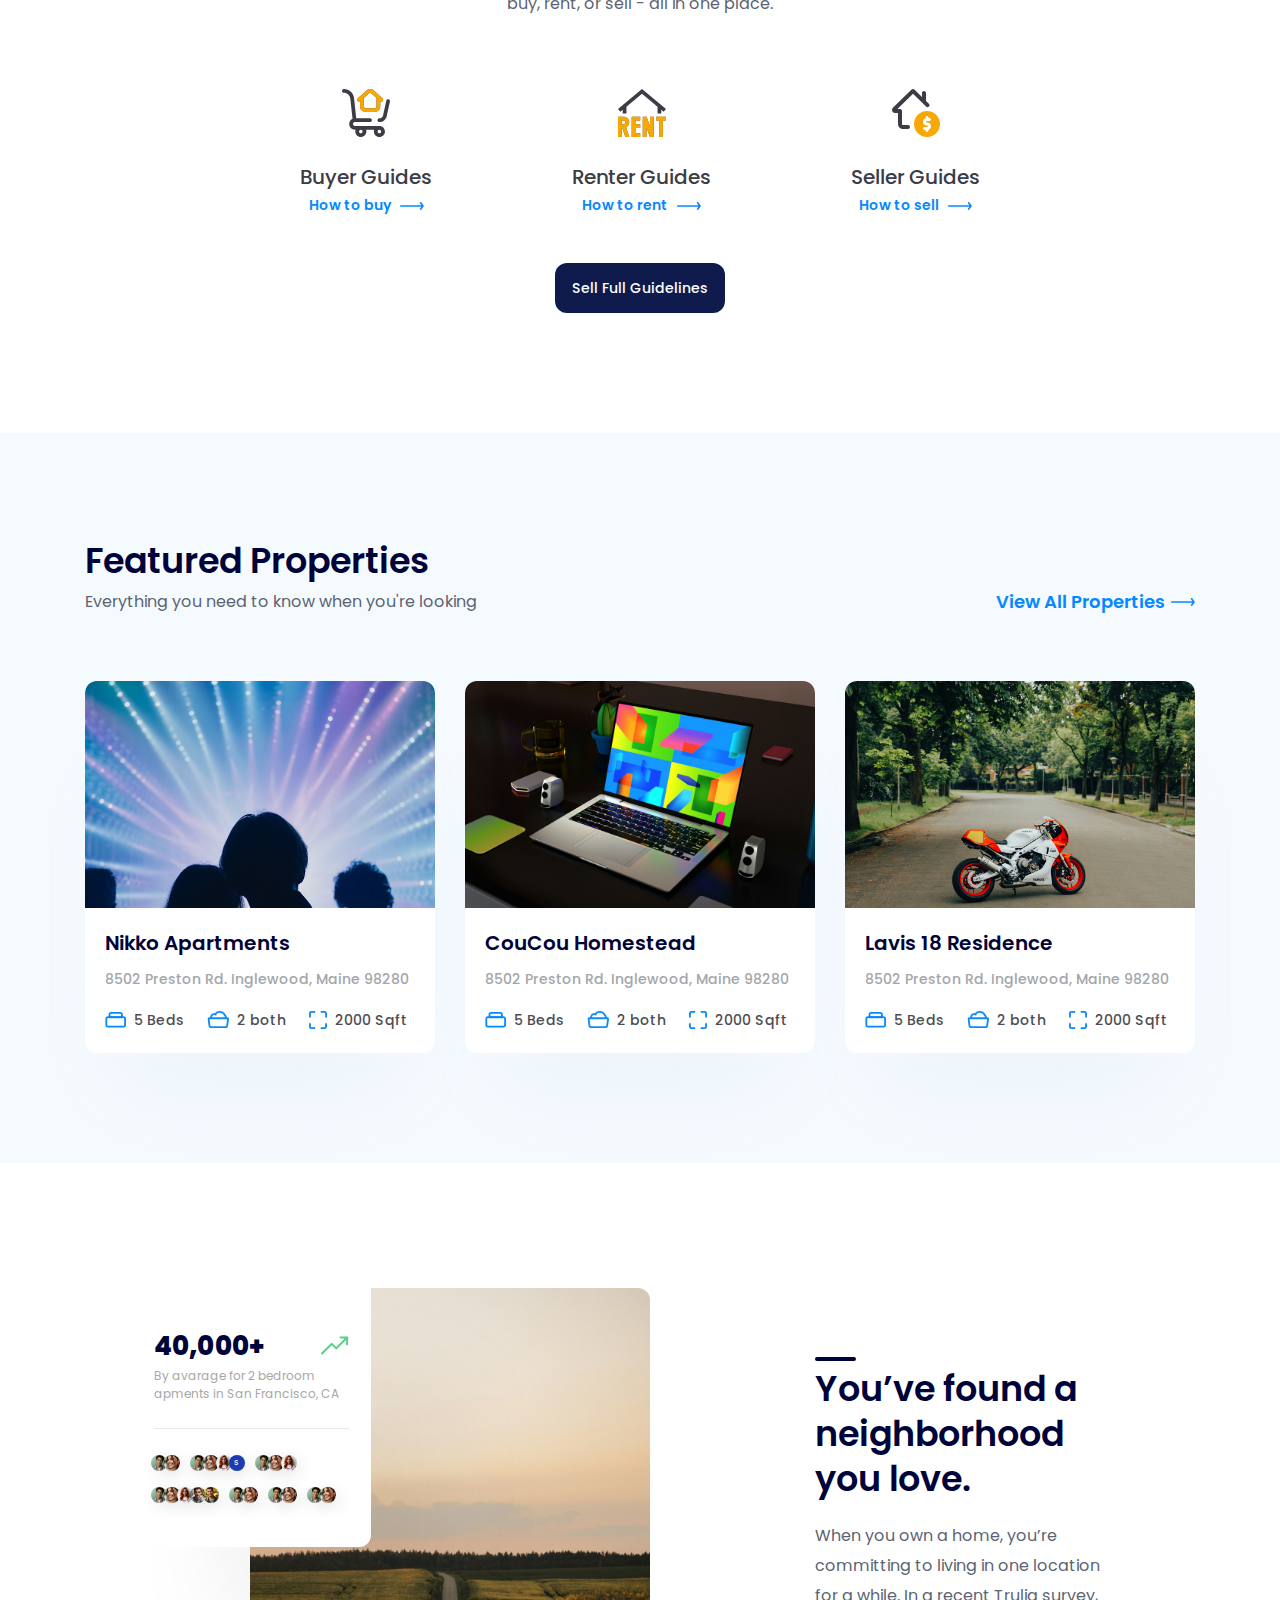
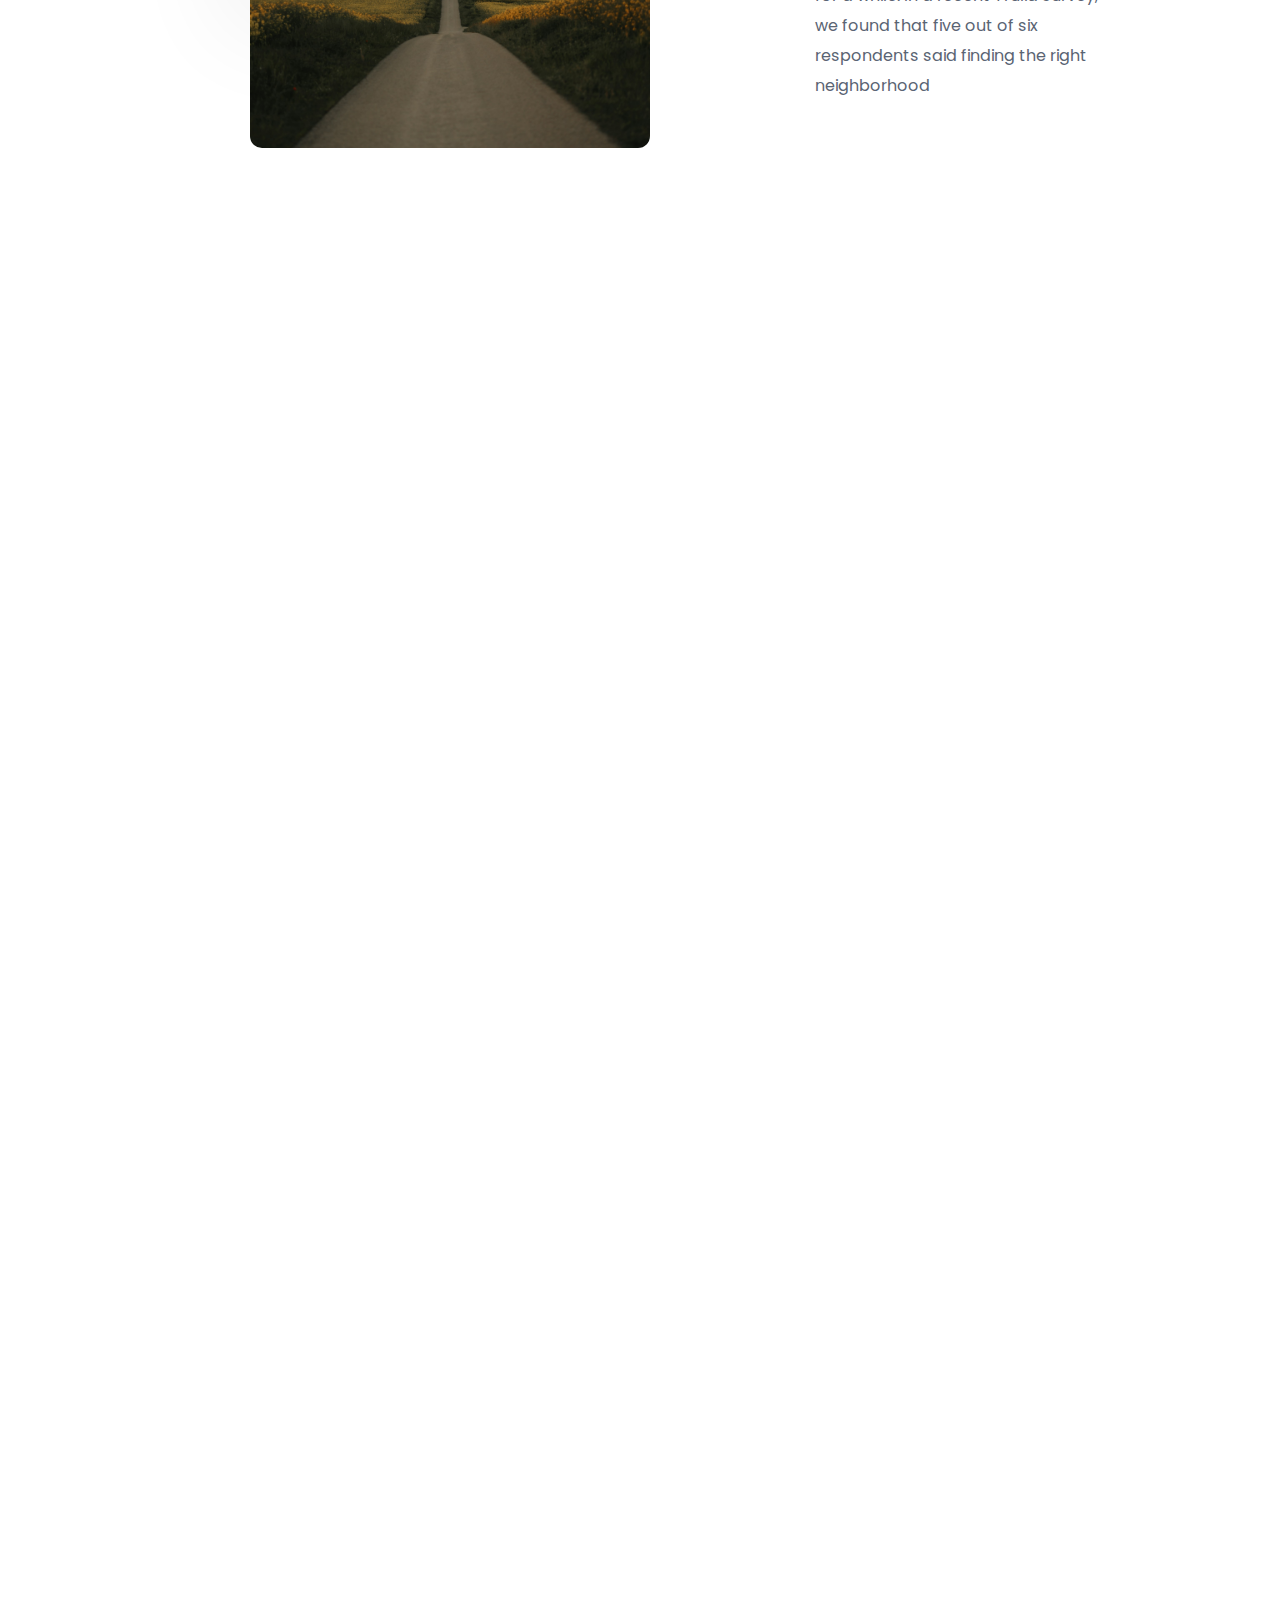
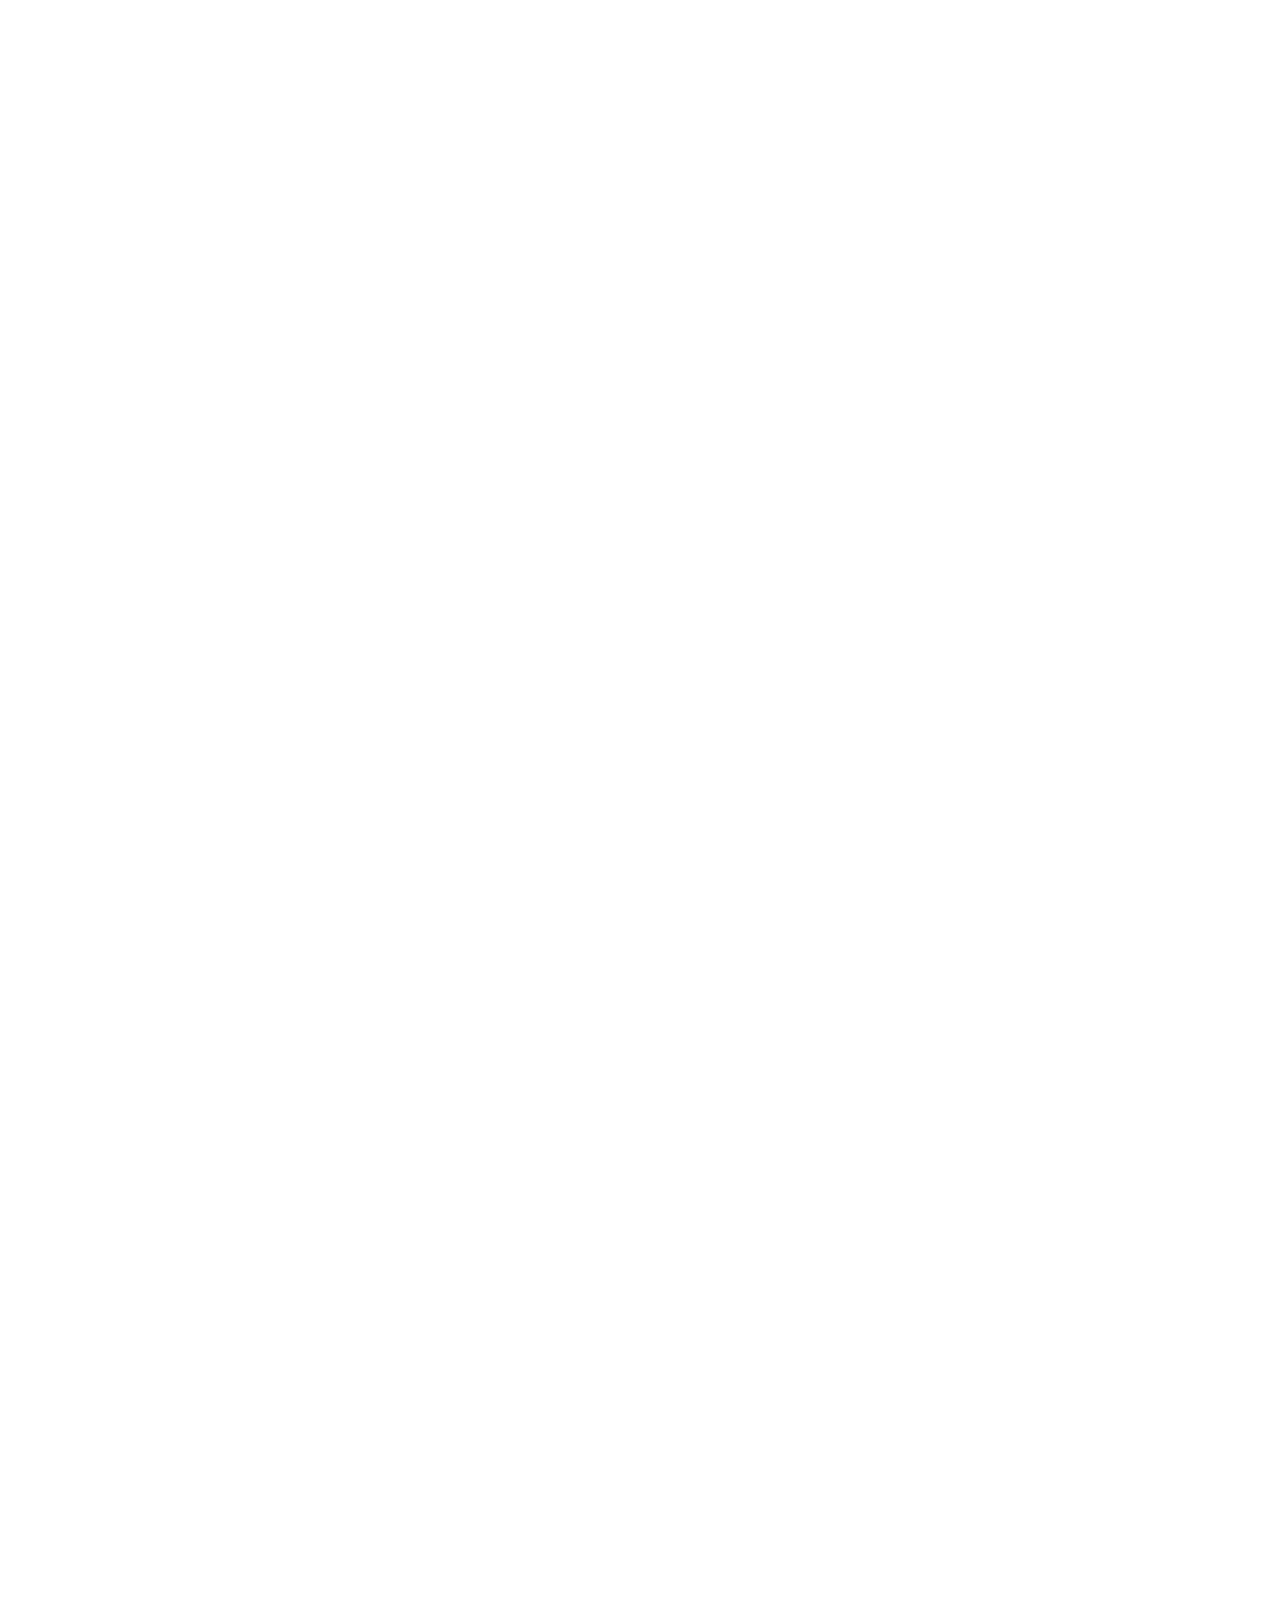
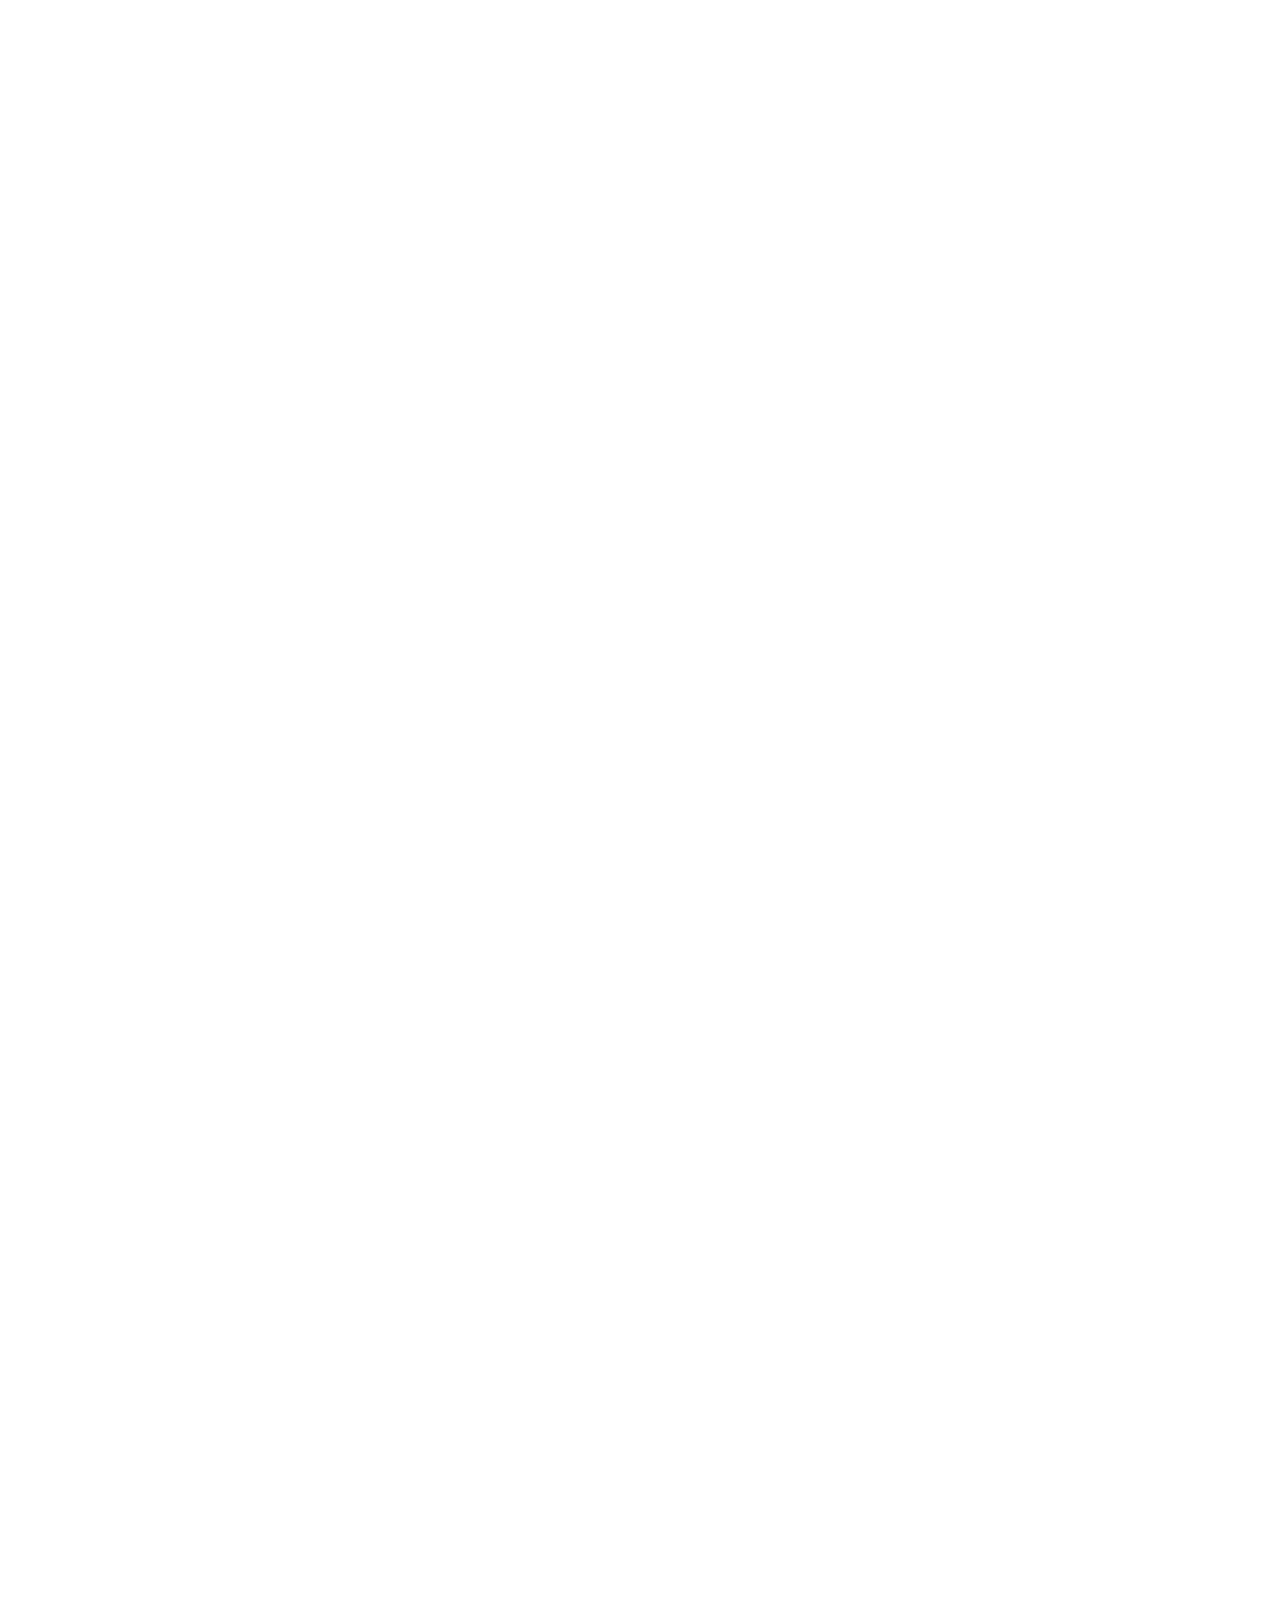
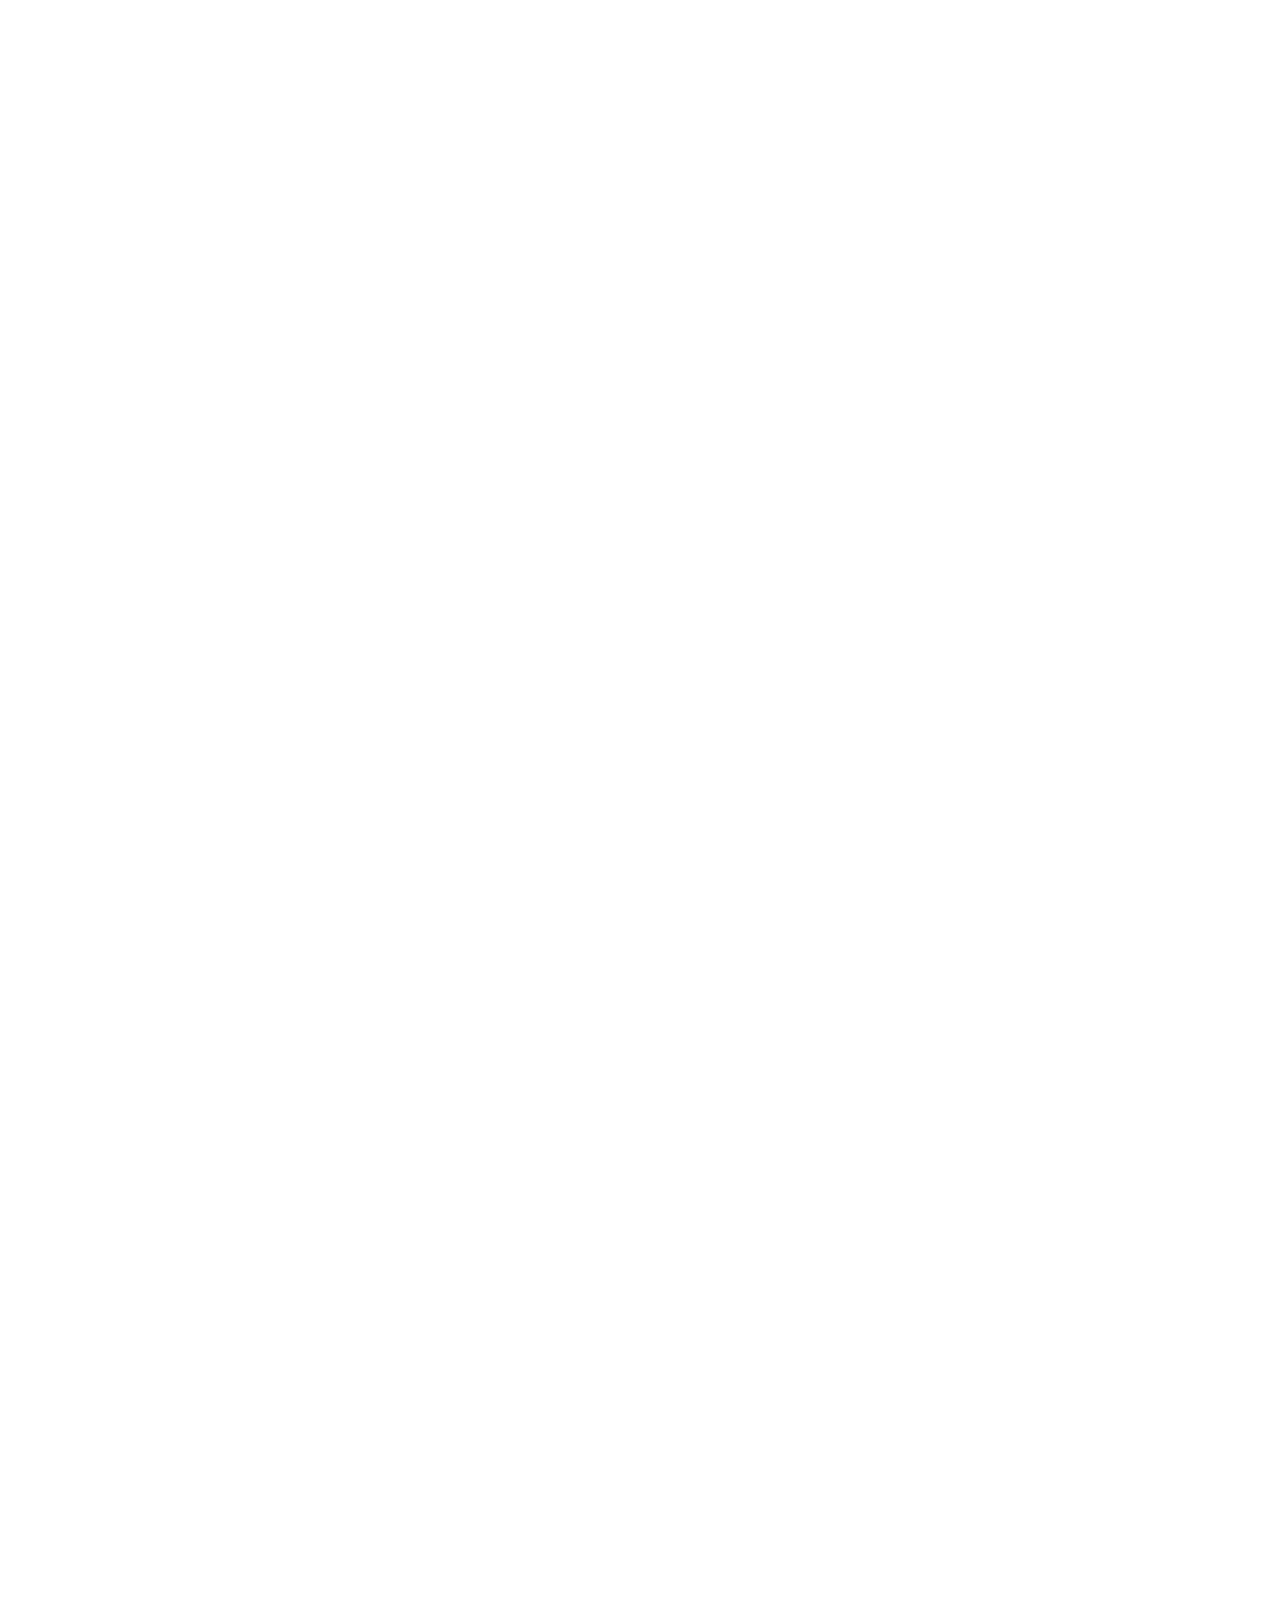
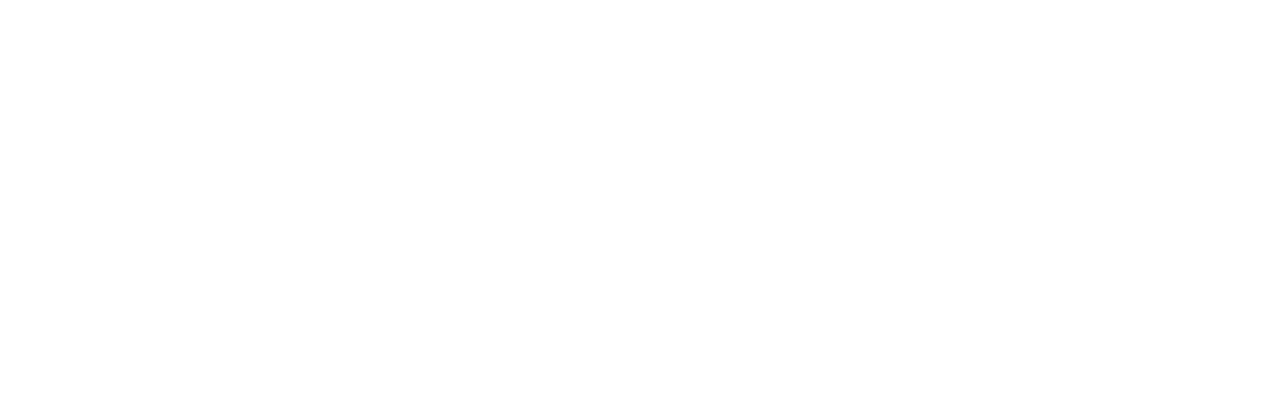
==== commit 507d14fe: "Tạo phần stats #3" ====
--- a/index.html
+++ b/index.html
@@ -237,9 +237,139 @@
           <div class="row">
             <div class="img-block">
               <img
+                class="image"
                 src="./assets/img/stats-img.jpg"
                 alt="You've found a neighborhood you love."
               />
+
+              <div class="stats-trend">
+                <div class="row">
+                  <strong class="value">40,000+</strong>
+                  <img
+                    src="./assets/img/arrow-trend-up.svg"
+                    alt=""
+                    class="icon"
+                  />
+                </div>
+                <p class="desc">
+                  By avarage for 2 bedroom apments in San Francisco, CA
+                </p>
+                <div class="separate"></div>
+                <div class="avatar-block">
+                  <div class="avatar-group">
+                    <img
+                      src="./assets/img/avatar-1.jpg"
+                      alt="avatar"
+                      class="avatar"
+                    />
+                    <img
+                      src="./assets/img/avatar-2.jpg"
+                      alt="avatar"
+                      class="avatar"
+                    />
+                  </div>
+                  <div class="avatar-group">
+                    <img
+                      src="./assets/img/avatar-1.jpg"
+                      alt="avatar"
+                      class="avatar"
+                    />
+                    <img
+                      src="./assets/img/avatar-2.jpg"
+                      alt="avatar"
+                      class="avatar"
+                    />
+                    <img
+                      src="./assets/img/avatar-3.jpg"
+                      alt="avatar"
+                      class="avatar"
+                    />
+                    <div class="avatar avatar-1">
+                      <span>S</span>
+                    </div>
+                  </div>
+                  <div class="avatar-group">
+                    <img
+                      src="./assets/img/avatar-1.jpg"
+                      alt="avatar"
+                      class="avatar"
+                    />
+                    <img
+                      src="./assets/img/avatar-2.jpg"
+                      alt="avatar"
+                      class="avatar"
+                    />
+                    <img
+                      src="./assets/img/avatar-3.jpg"
+                      alt="avatar"
+                      class="avatar"
+                    />
+                  </div>
+                  <div class="avatar-group">
+                    <img
+                      src="./assets/img/avatar-1.jpg"
+                      alt="avatar"
+                      class="avatar"
+                    />
+                    <img
+                      src="./assets/img/avatar-2.jpg"
+                      alt="avatar"
+                      class="avatar"
+                    />
+                    <img
+                      src="./assets/img/avatar-3.jpg"
+                      alt="avatar"
+                      class="avatar"
+                    />
+                    <img
+                      src="./assets/img/avatar-4.jpg"
+                      alt="avatar"
+                      class="avatar"
+                    />
+                    <img
+                      src="./assets/img/avatar-5.jpg"
+                      alt="avatar"
+                      class="avatar"
+                    />
+                  </div>
+                  <div class="avatar-group">
+                    <img
+                      src="./assets/img/avatar-1.jpg"
+                      alt="avatar"
+                      class="avatar"
+                    />
+                    <img
+                      src="./assets/img/avatar-2.jpg"
+                      alt="avatar"
+                      class="avatar"
+                    />
+                  </div>
+                  <div class="avatar-group">
+                    <img
+                      src="./assets/img/avatar-1.jpg"
+                      alt="avatar"
+                      class="avatar"
+                    />
+                    <img
+                      src="./assets/img/avatar-2.jpg"
+                      alt="avatar"
+                      class="avatar"
+                    />
+                  </div>
+                  <div class="avatar-group">
+                    <img
+                      src="./assets/img/avatar-1.jpg"
+                      alt="avatar"
+                      class="avatar"
+                    />
+                    <img
+                      src="./assets/img/avatar-2.jpg"
+                      alt="avatar"
+                      class="avatar"
+                    />
+                  </div>
+                </div>
+              </div>
             </div>
             <div class="info">
               <h2 class="sub-title">You’ve found a neighborhood you love.</h2>
--- a/assets/css/style.css
+++ b/assets/css/style.css
@@ -366,15 +366,86 @@
 
 .stats .img-block {
   width: 51%;
-}
-
-.stats .img-block img {
+  position: relative;
+}
+
+.stats .img-block .image {
   display: block;
   margin-left: auto;
   width: 400px;
   height: 460px;
   border-radius: 12px;
   object-fit: cover;
+}
+
+.stats-trend {
+  position: absolute;
+  top: 0;
+  left: 0;
+  width: 239px;
+  padding: 45px 22px 44px;
+  border-radius: 0 0 12px 12px;
+  background: #fff;
+  box-shadow: 90px 85px 100px 0px rgba(0, 0, 0, 0.06);
+}
+
+.stats-trend .value {
+  color: #000339;
+  font-size: 2.6rem;
+  font-weight: 700;
+  letter-spacing: 0.026rem;
+}
+
+.stats-trend .icon {
+  margin-left: auto;
+}
+
+.stats-trend .desc {
+  margin-top: 8px;
+  color: #a7a7a7;
+  font-size: 1.2rem;
+  font-weight: 400;
+  line-height: 1.5; /* 150% */
+}
+
+.stats-trend .separate {
+  margin-top: 25px;
+  height: 1px;
+  background: #e9e9e9;
+}
+
+.stats .avatar-block {
+  display: flex;
+  flex-wrap: wrap;
+  gap: 16px 13px;
+  margin-top: 26px;
+}
+
+.stats .avatar-group {
+  display: flex;
+}
+
+.stats .avatar {
+  display: flex;
+  align-items: center;
+  justify-content: center;
+  margin-left: -3px;
+  width: 16px;
+  height: 16px;
+  border-radius: 50%;
+  object-fit: cover;
+  box-shadow: 4px 4px 16px 0px rgba(0, 0, 0, 0.1);
+}
+
+.stats .avatar-1 {
+  background-color: #1f3bb1;
+}
+
+.stats .avatar-1 span {
+  color: #fff;
+  font-size: 0.7261rem;
+  font-weight: 450;
+  letter-spacing: -0.0145rem;
 }
 
 .stats .info {
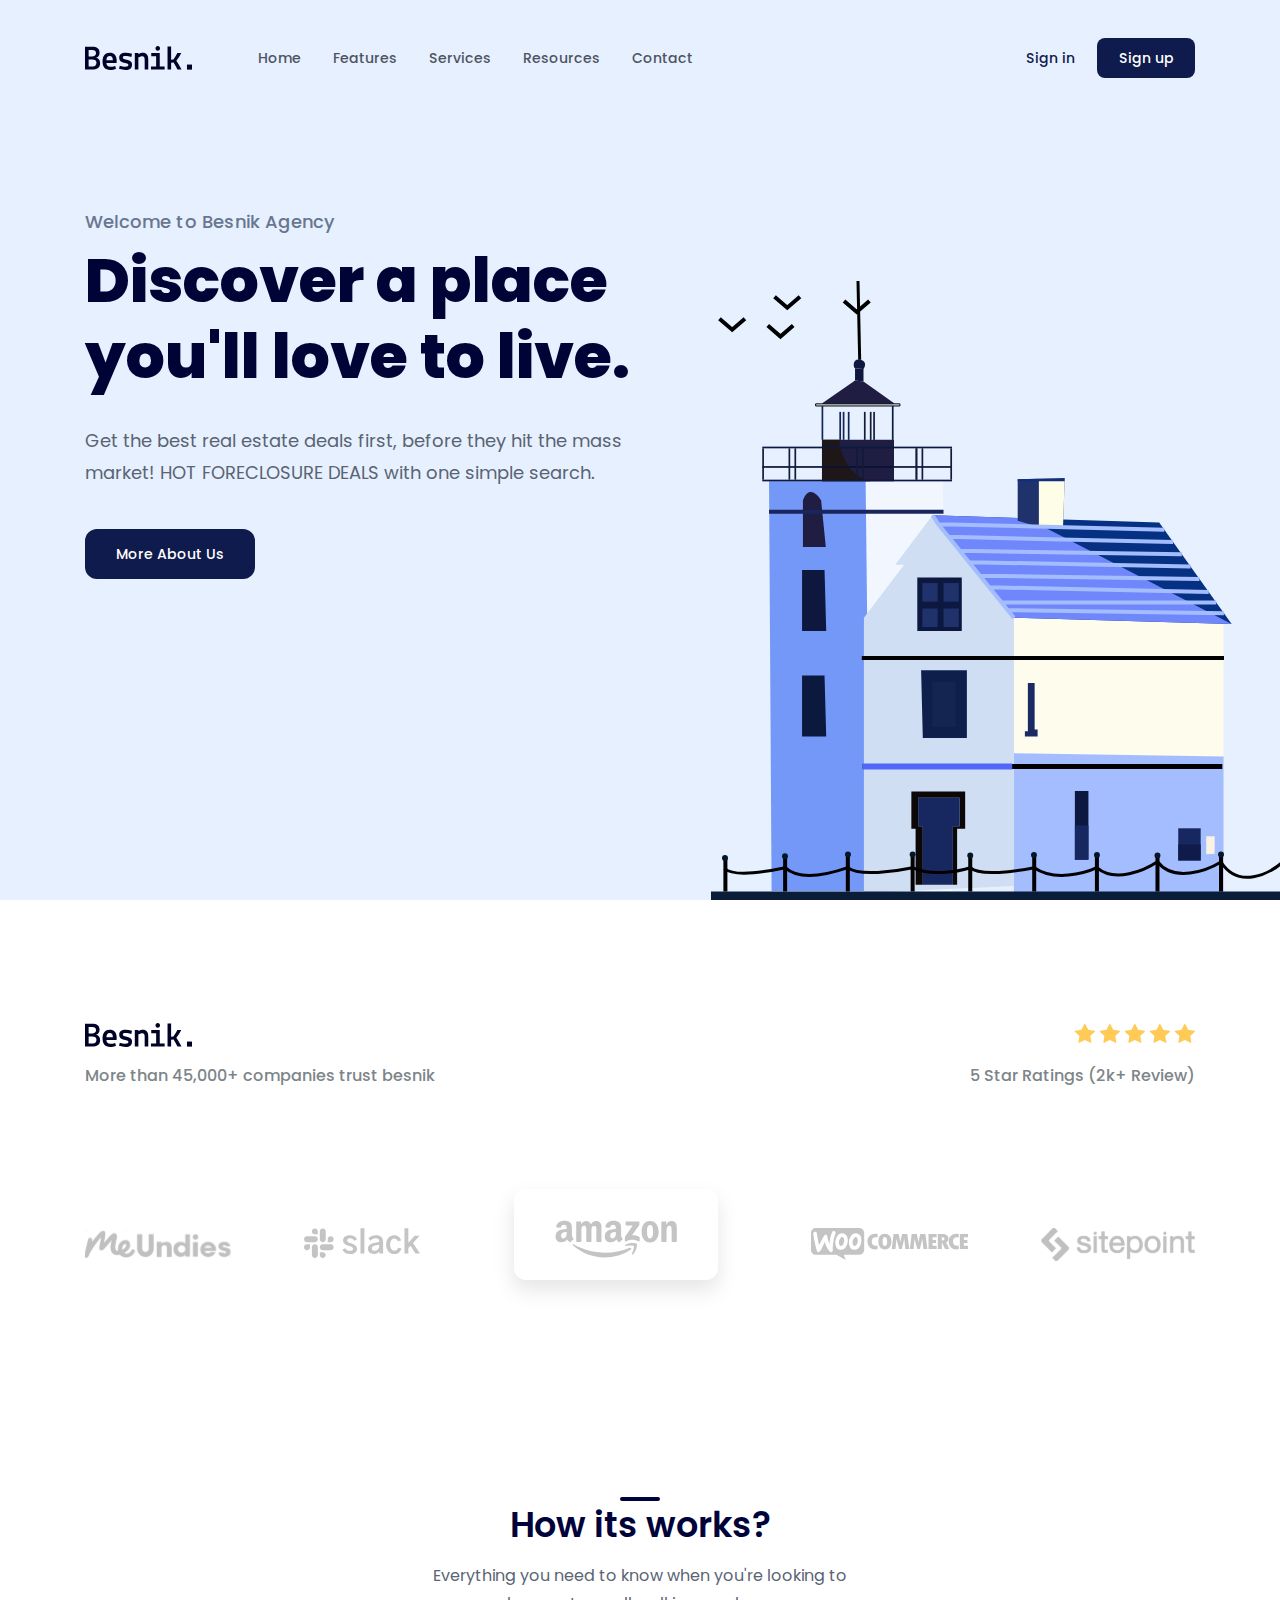
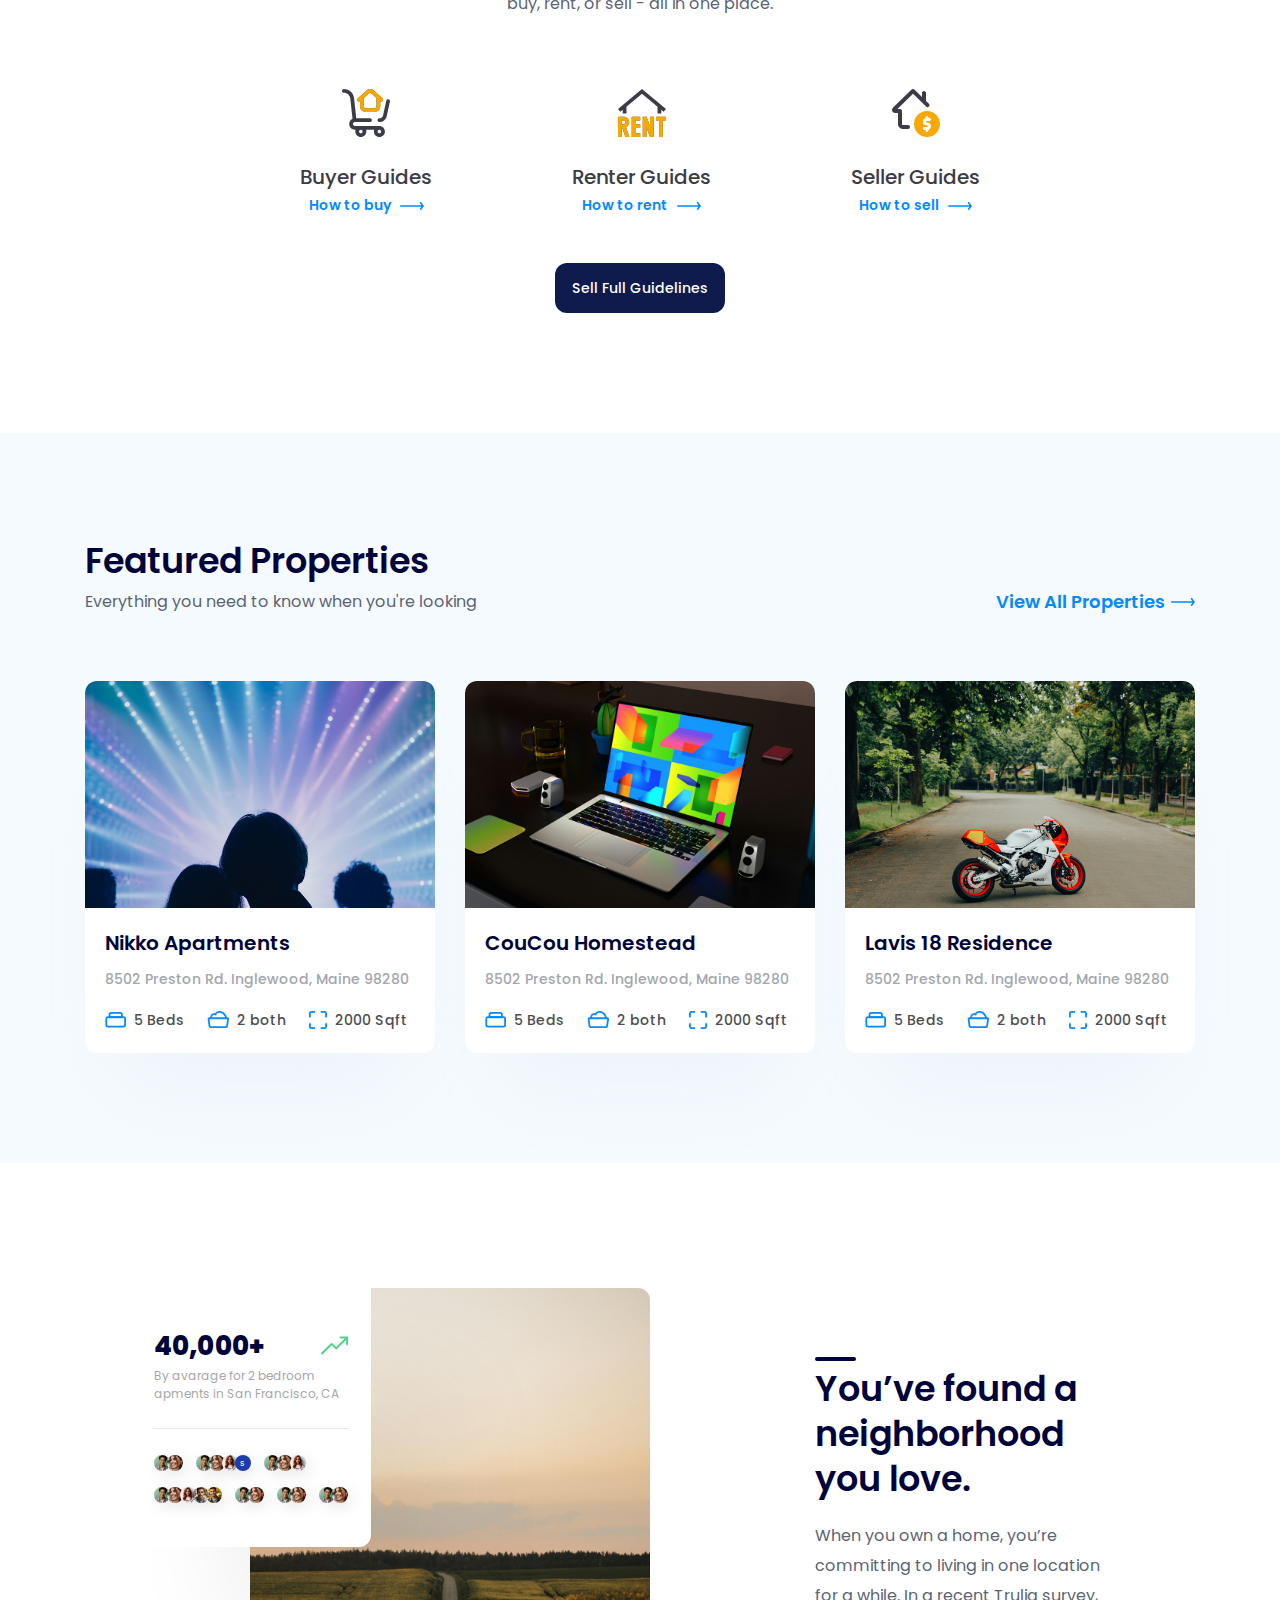
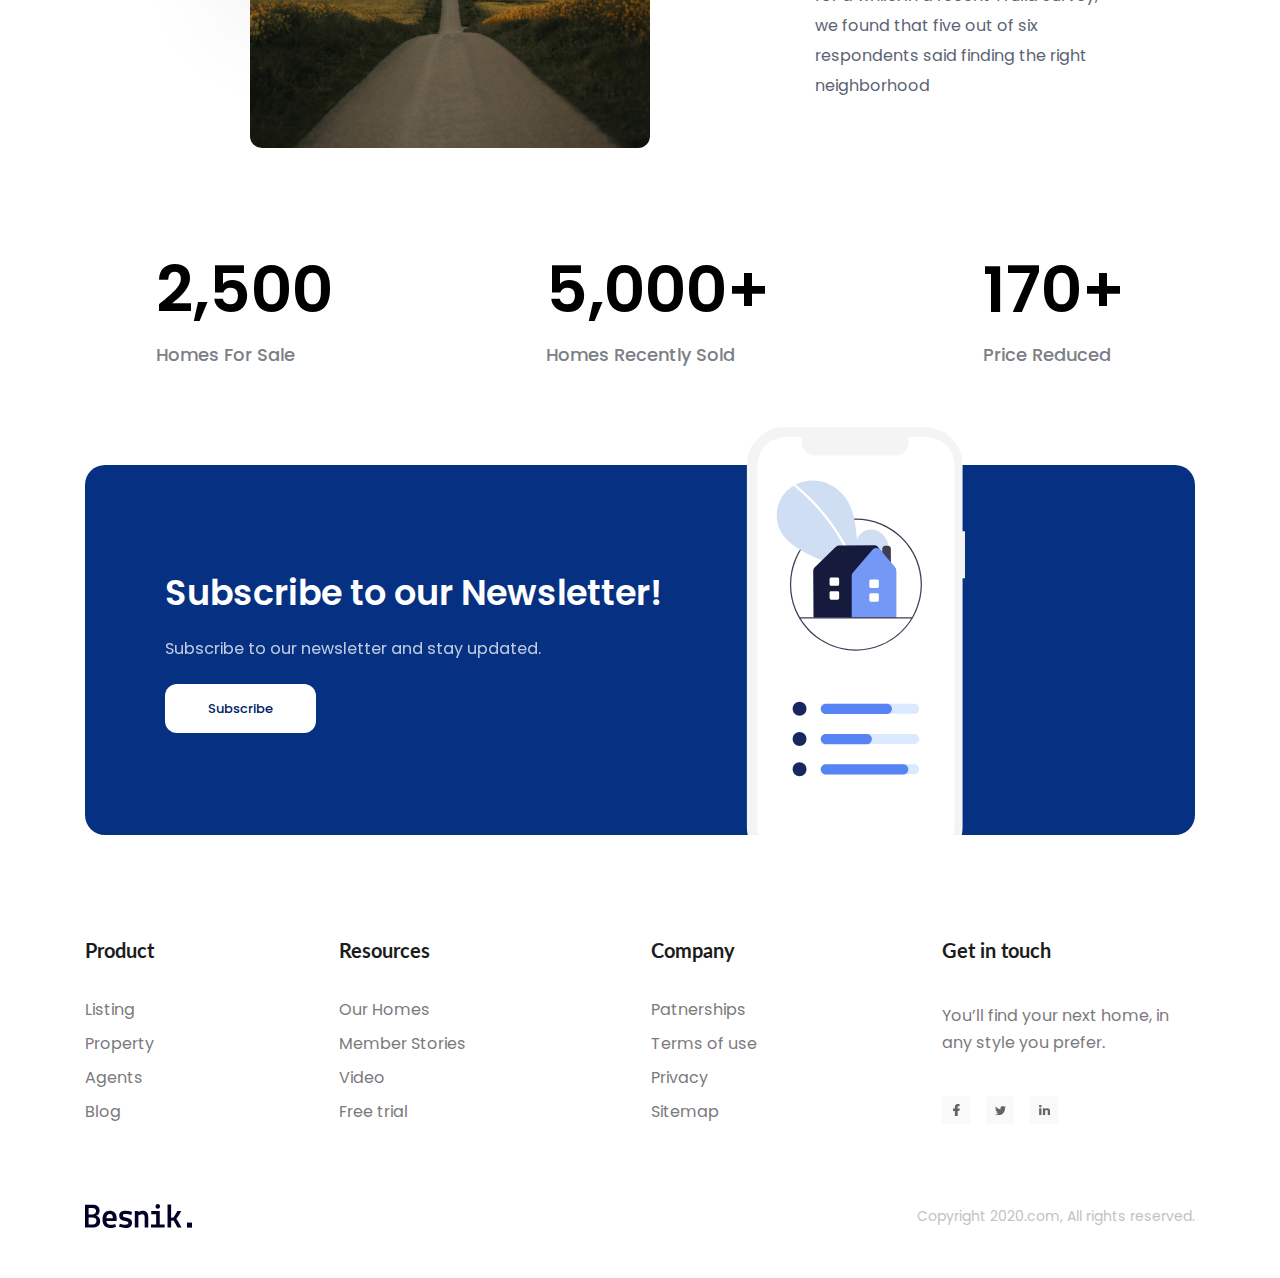
==== commit ac93f409: "Tạo phần Subscription & Footer" ====
--- a/index.html
+++ b/index.html
@@ -5,11 +5,18 @@
     <meta name="viewport" content="width=device-width, initial-scale=1.0" />
     <title>F8 Project 01</title>
     <link rel="stylesheet" href="./assets/css/reset.css" />
+
+    <link rel="preconnect" href="https://fonts.googleapis.com" />
+    <link rel="preconnect" href="https://fonts.gstatic.com" crossorigin />
+    <link
+      href="https://fonts.googleapis.com/css2?family=Lato:ital,wght@0,100;0,300;0,400;0,700;0,900;1,100;1,300;1,400;1,700;1,900&display=swap"
+      rel="stylesheet"
+    />
     <link rel="stylesheet" href="./assets/fonts/stylesheet.css" />
     <link rel="stylesheet" href="./assets/css/style.css" />
   </head>
   <body>
-    <main style="height: 10000px">
+    <main>
       <header class="header">
         <div class="content">
           <nav class="navbar">
@@ -380,8 +387,124 @@
               </p>
             </div>
           </div>
+
+          <div class="row row-qty">
+            <div class="qty-item">
+              <strong class="qty">2,500</strong>
+              <p class="qty-desc">Homes For Sale</p>
+            </div>
+            <div class="qty-item">
+              <strong class="qty">5,000+</strong>
+              <p class="qty-desc">Homes Recently Sold</p>
+            </div>
+            <div class="qty-item">
+              <strong class="qty">170+</strong>
+              <p class="qty-desc">Price Reduced</p>
+            </div>
+          </div>
         </div>
       </div>
+
+      <!-- Subscription -->
+      <div class="subscription">
+        <div class="content">
+          <div class="body">
+            <div class="info">
+              <h2 class="sub-title line-clamp" style="--line-clamp: 2">
+                Subscribe to our Newsletter!
+              </h2>
+              <p class="desc line-clamp" style="--line-clamp: 3">
+                Subscribe to our newsletter and stay updated.
+              </p>
+              <a href="#!" class="btn">Subscribe</a>
+            </div>
+            <img
+              src="./assets/img/phone.svg"
+              alt="Subscribe to our Newsletter!"
+              class="image"
+            />
+          </div>
+        </div>
+      </div>
+
+      <footer class="footer">
+        <div class="content">
+          <div class="row row-top">
+            <div class="column">
+              <h3 class="heading">Product</h3>
+              <ul class="list">
+                <li class="item">
+                  <a href="">Listing</a>
+                </li>
+                <li class="item">
+                  <a href="">Property</a>
+                </li>
+                <li class="item">
+                  <a href="">Agents</a>
+                </li>
+                <li class="item">
+                  <a href="">Blog</a>
+                </li>
+              </ul>
+            </div>
+            <div class="column">
+              <h3 class="heading">Resources</h3>
+              <ul class="list">
+                <li class="item">
+                  <a href="">Our Homes</a>
+                </li>
+                <li class="item">
+                  <a href="">Member Stories</a>
+                </li>
+                <li class="item">
+                  <a href="">Video</a>
+                </li>
+                <li class="item">
+                  <a href="">Free trial</a>
+                </li>
+              </ul>
+            </div>
+            <div class="column">
+              <h3 class="heading">Company</h3>
+              <ul class="list">
+                <li class="item">
+                  <a href="">Patnerships</a>
+                </li>
+                <li class="item">
+                  <a href="">Terms of use</a>
+                </li>
+                <li class="item">
+                  <a href="">Privacy</a>
+                </li>
+                <li class="item">
+                  <a href="">Sitemap</a>
+                </li>
+              </ul>
+            </div>
+            <div class="column">
+              <h3 class="heading">Get in touch</h3>
+              <p class="desc">
+                You’ll find your next home, in any style you prefer.
+              </p>
+              <div class="social">
+                <a href="#!" class="social-link">
+                  <img src="./assets/img/facebook.svg" alt="facebook" />
+                </a>
+                <a href="#!" class="social-link">
+                  <img src="./assets/img/twitter.svg" alt="twitter" />
+                </a>
+                <a href="#!" class="social-link">
+                  <img src="./assets/img/linkedin.svg" alt="linkedin" />
+                </a>
+              </div>
+            </div>
+          </div>
+          <div class="row row-bottom">
+            <img src="./assets/img/logo.svg" alt="Besnik." class="logo" />
+            <p class="copyright">Copyright 2020.com, All rights reserved.</p>
+          </div>
+        </div>
+      </footer>
     </main>
   </body>
 </html>
--- a/assets/css/style.css
+++ b/assets/css/style.css
@@ -410,7 +410,7 @@
 
 .stats-trend .separate {
   margin-top: 25px;
-  height: 1px;
+  height: 1.2px;
   background: #e9e9e9;
 }
 
@@ -435,6 +435,10 @@
   border-radius: 50%;
   object-fit: cover;
   box-shadow: 4px 4px 16px 0px rgba(0, 0, 0, 0.1);
+}
+
+.stats .avatar:first-child {
+  margin-left: 0;
 }
 
 .stats .avatar-1 {
@@ -482,3 +486,153 @@
   font-weight: 400;
   line-height: 1.87; /* 187.5% */
 }
+
+.stats .row-qty {
+  margin-top: 110px;
+  padding: 0 24px;
+  justify-content: space-between;
+}
+
+.stats .qty {
+  color: #000;
+  font-size: 6.4rem;
+  font-weight: 600;
+}
+
+.stats .qty-desc {
+  margin-top: 24px;
+  color: #7b8087;
+  font-size: 1.8rem;
+  font-weight: 500;
+}
+
+/* Subscription */
+
+.subscription {
+  margin-top: 51px;
+}
+
+.subscription .body {
+  min-height: 370px;
+  position: relative;
+  display: flex;
+  align-items: center;
+  margin-top: 39px;
+  border-radius: 2rem;
+  background: #063183;
+}
+
+.subscription .info {
+  width: 671px;
+  max-width: 100%;
+  padding: 0 80px;
+}
+
+.subscription .sub-title {
+  color: #fff;
+  font-size: 3.5rem;
+  font-weight: 600;
+  line-height: 1.5;
+}
+
+.subscription .desc {
+  margin-top: 15px;
+  color: #fff;
+  font-size: 1.6rem;
+  font-weight: 400;
+  line-height: 1.87; /* 187.5% */
+  opacity: 0.75;
+}
+
+.subscription .btn {
+  margin-top: 20px;
+  border-radius: 1.2rem;
+  background: #fff;
+  min-width: 151px;
+  color: #002366;
+  text-align: center;
+  font-size: 1.3rem;
+  font-weight: 500;
+}
+
+.subscription .image {
+  position: absolute;
+  right: 230px;
+  bottom: 0;
+}
+
+/* Footer */
+.footer {
+  margin-top: 55px;
+  padding: 50px 0;
+}
+
+.footer .row {
+  display: flex;
+}
+
+.footer .list,
+.footer .desc {
+  margin-top: 42px;
+}
+
+.footer .item {
+  margin-top: 18px;
+}
+
+.footer .row-top {
+  gap: 185px;
+}
+
+.footer .heading {
+  color: #1c1c1d;
+  font-family: "Lato", sans-serif;
+  font-size: 2rem;
+  font-weight: 700;
+}
+
+.footer .item a,
+.footer .desc {
+  color: #7a7a7e;
+  font-size: 1.6rem;
+  font-weight: 400;
+  white-space: nowrap;
+}
+
+.footer .desc {
+  white-space: normal;
+  line-height: 1.7;
+}
+
+.footer .social {
+  display: flex;
+  margin-top: 40px;
+  gap: 16px;
+}
+
+.footer .social-link {
+  display: flex;
+  justify-content: center;
+  align-items: center;
+  width: 28px;
+  height: 28px;
+  border-radius: 3px;
+  background: #f9f9f9;
+}
+
+.footer .social-link:hover {
+  background: #ebebeb;
+}
+
+.footer .row-bottom {
+  display: flex;
+  align-items: center;
+  justify-content: space-between;
+  margin-top: 80px;
+}
+
+.footer .copyright {
+  color: #c2c2c2;
+  font-size: 1.4rem;
+  font-weight: 400;
+}
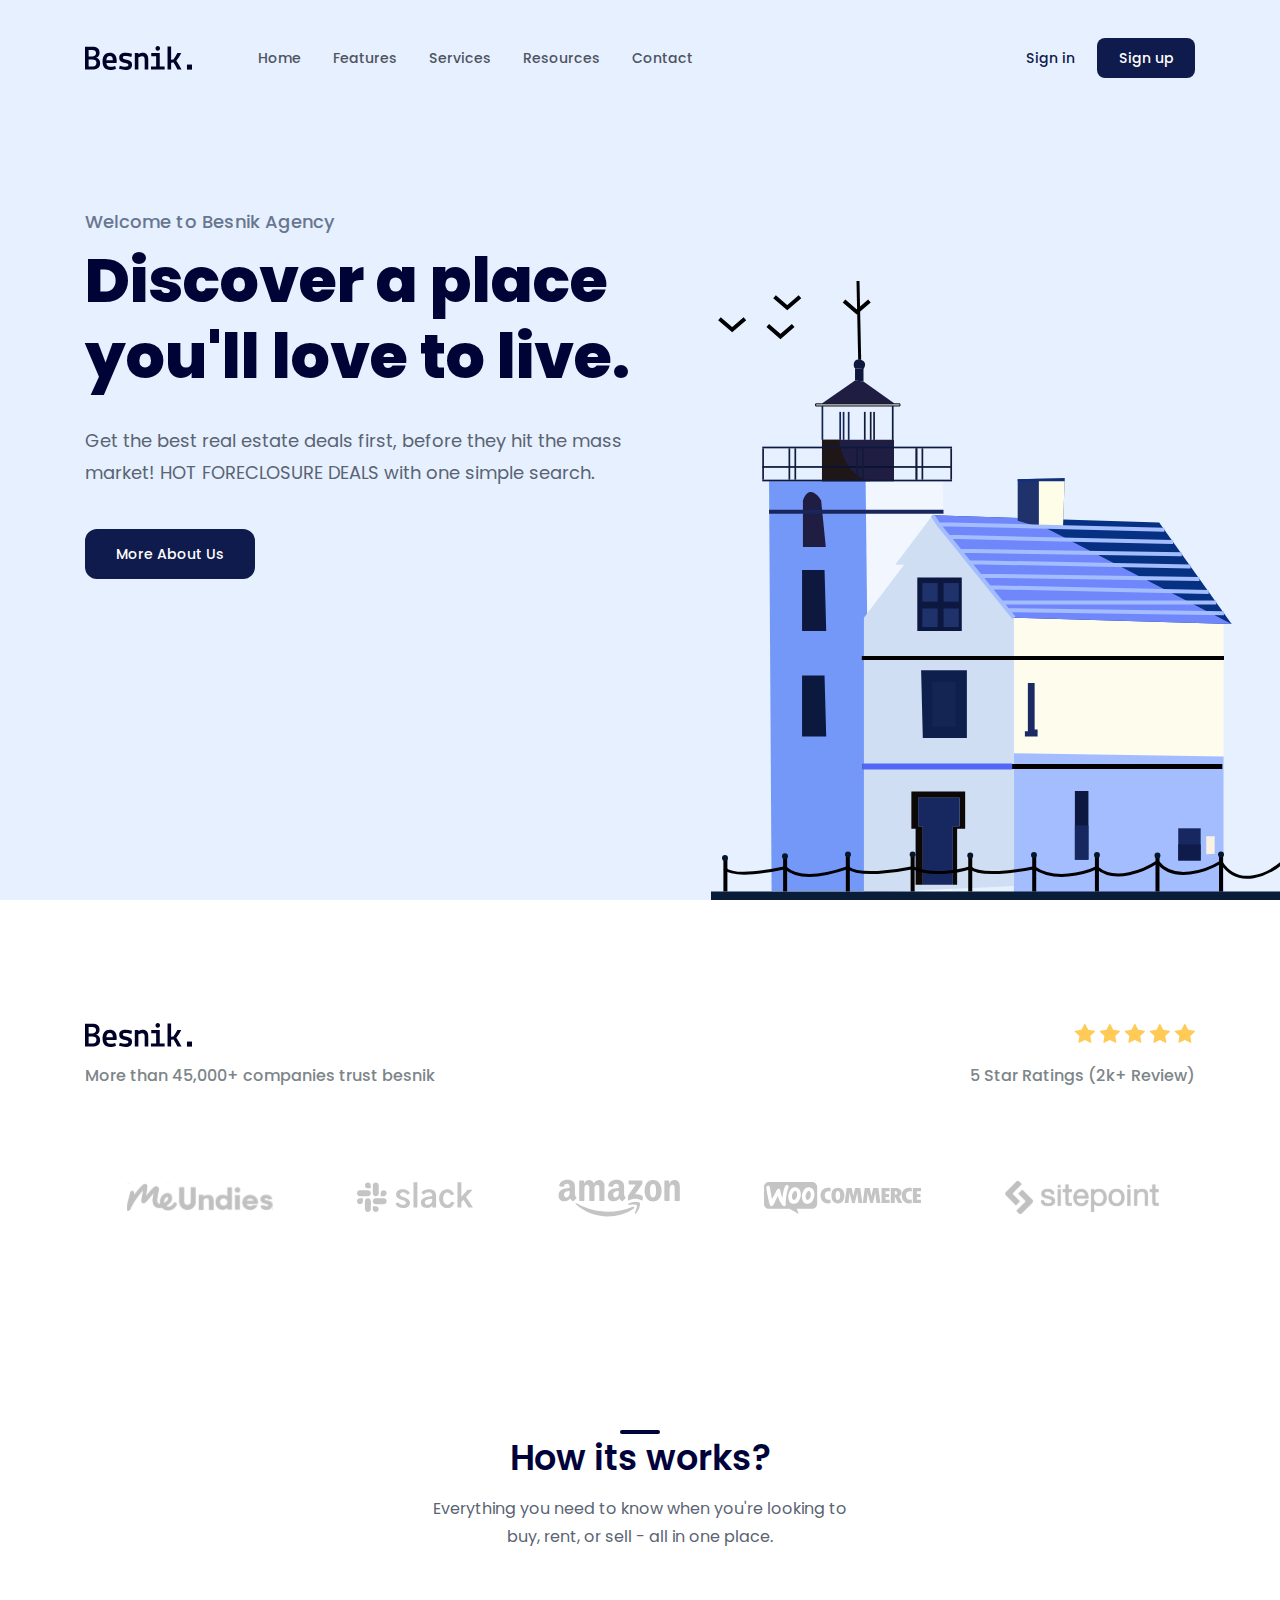
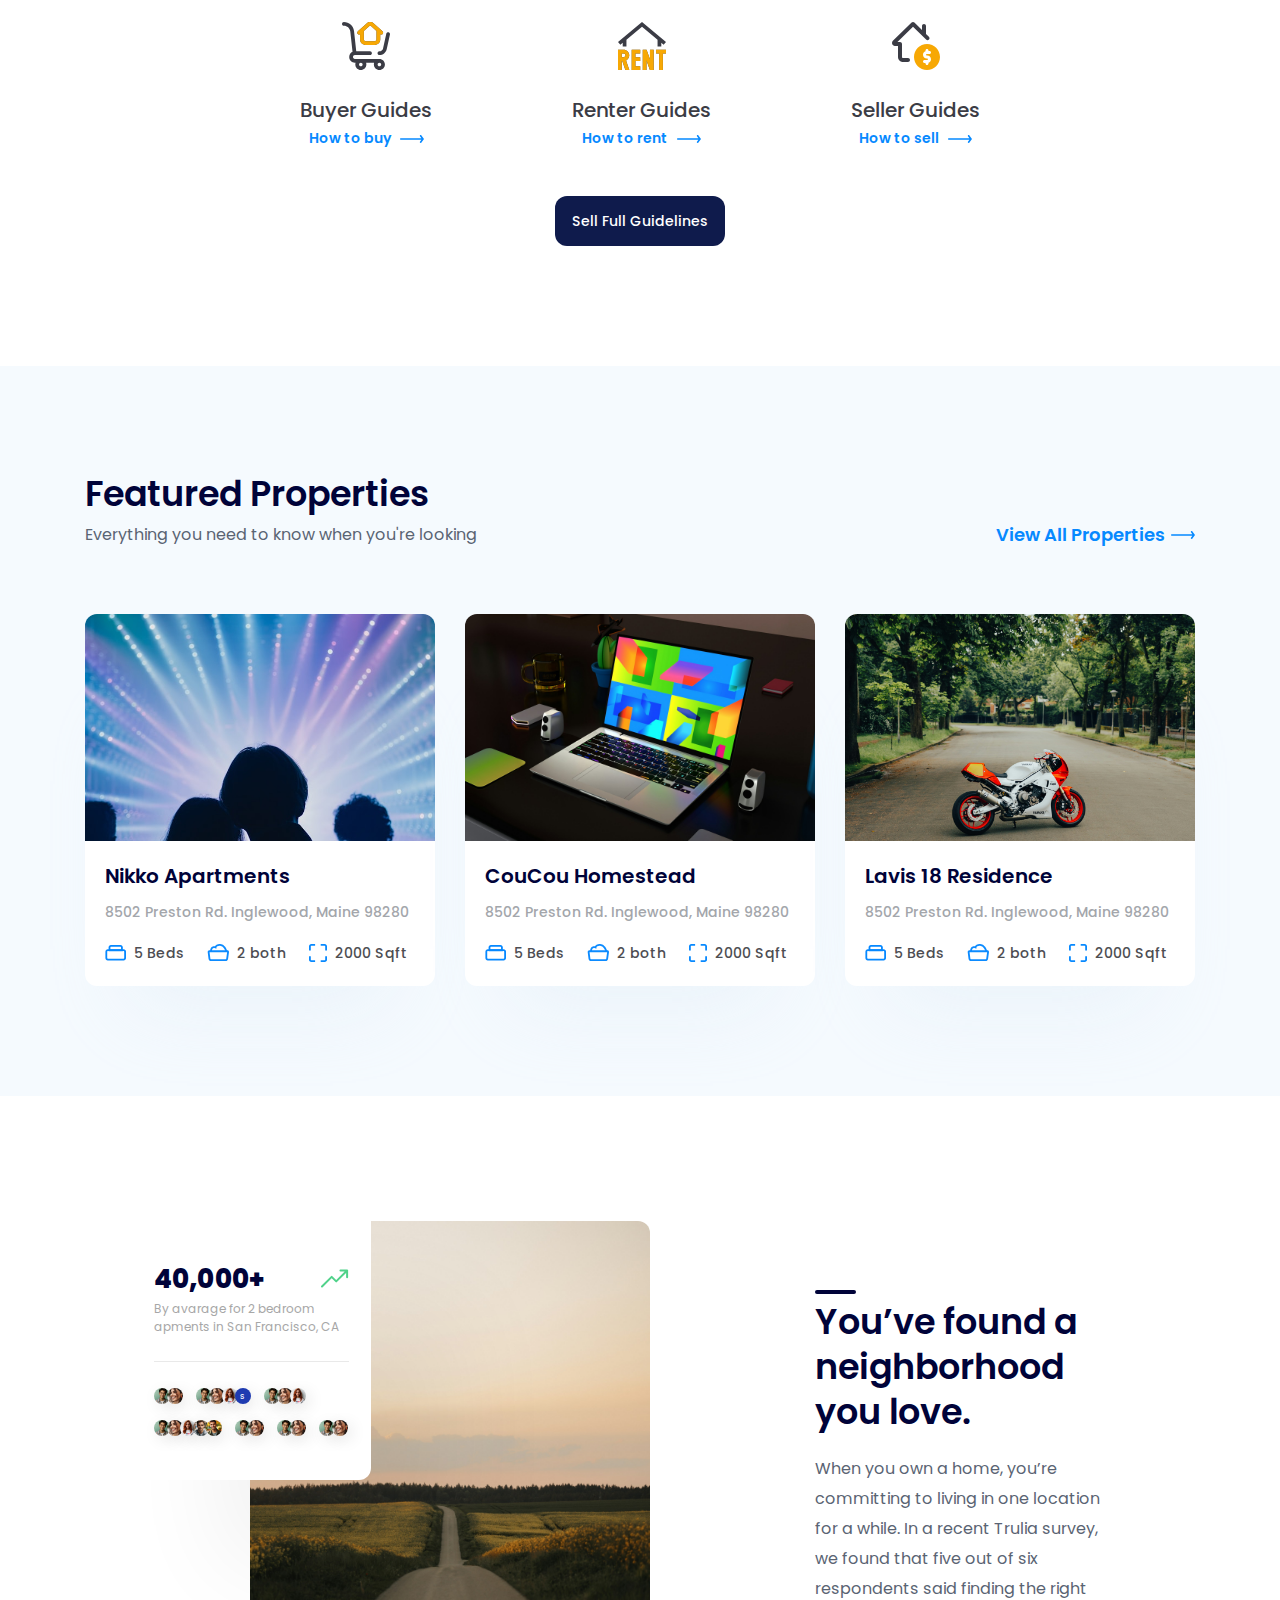
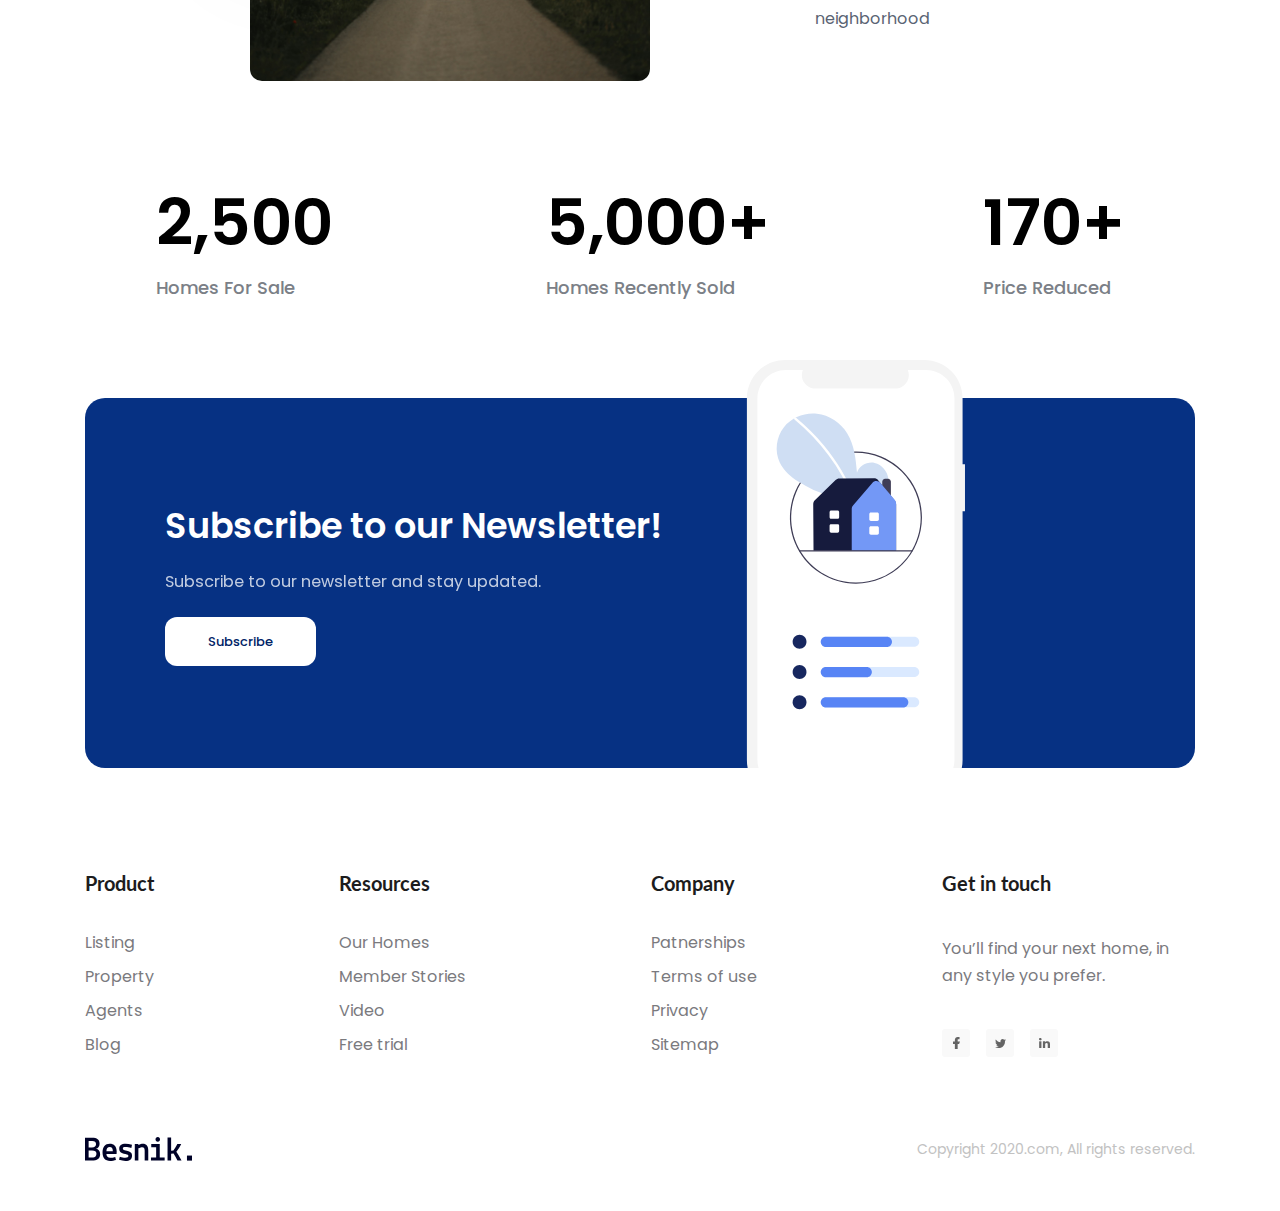
==== commit 3ffd550f: "Fix bug phần Client" ====
--- a/index.html
+++ b/index.html
@@ -75,11 +75,21 @@
             <p class="desc">5 Star Ratings (2k+ Review)</p>
           </div>
           <div class="images">
-            <img src="./assets/img/client-1.svg" alt="Client 1" />
-            <img src="./assets/img/client-2.svg" alt="Client 2" />
-            <img src="./assets/img/client-3.svg" alt="Client 3" />
-            <img src="./assets/img/client-4.svg" alt="Client 4" />
-            <img src="./assets/img/client-5.svg" alt="Client 5" />
+            <a href="#!">
+              <img src="./assets/img/client-1.svg" alt="Client 1" />
+            </a>
+            <a href="#!">
+              <img src="./assets/img/client-2.svg" alt="Client 2" />
+            </a>
+            <a href="#!">
+              <img src="./assets/img/client-3.svg" alt="Client 3" />
+            </a>
+            <a href="#!">
+              <img src="./assets/img/client-4.svg" alt="Client 4" />
+            </a>
+            <a href="#!">
+              <img src="./assets/img/client-5.svg" alt="Client 5" />
+            </a>
           </div>
         </div>
       </div>
--- a/assets/css/style.css
+++ b/assets/css/style.css
@@ -165,7 +165,19 @@
   display: flex;
   justify-content: space-between;
   align-items: center;
-  margin-top: 96px;
+  margin-top: 70px;
+}
+
+.clients .images a {
+  display: flex;
+  align-items: center;
+  padding: 0 42px;
+  height: 90px;
+  border-radius: 12px;
+}
+
+.clients .images a:hover {
+  box-shadow: 0px 10px 20px 0px rgba(0, 0, 0, 0.1);
 }
 
 /* Guides */
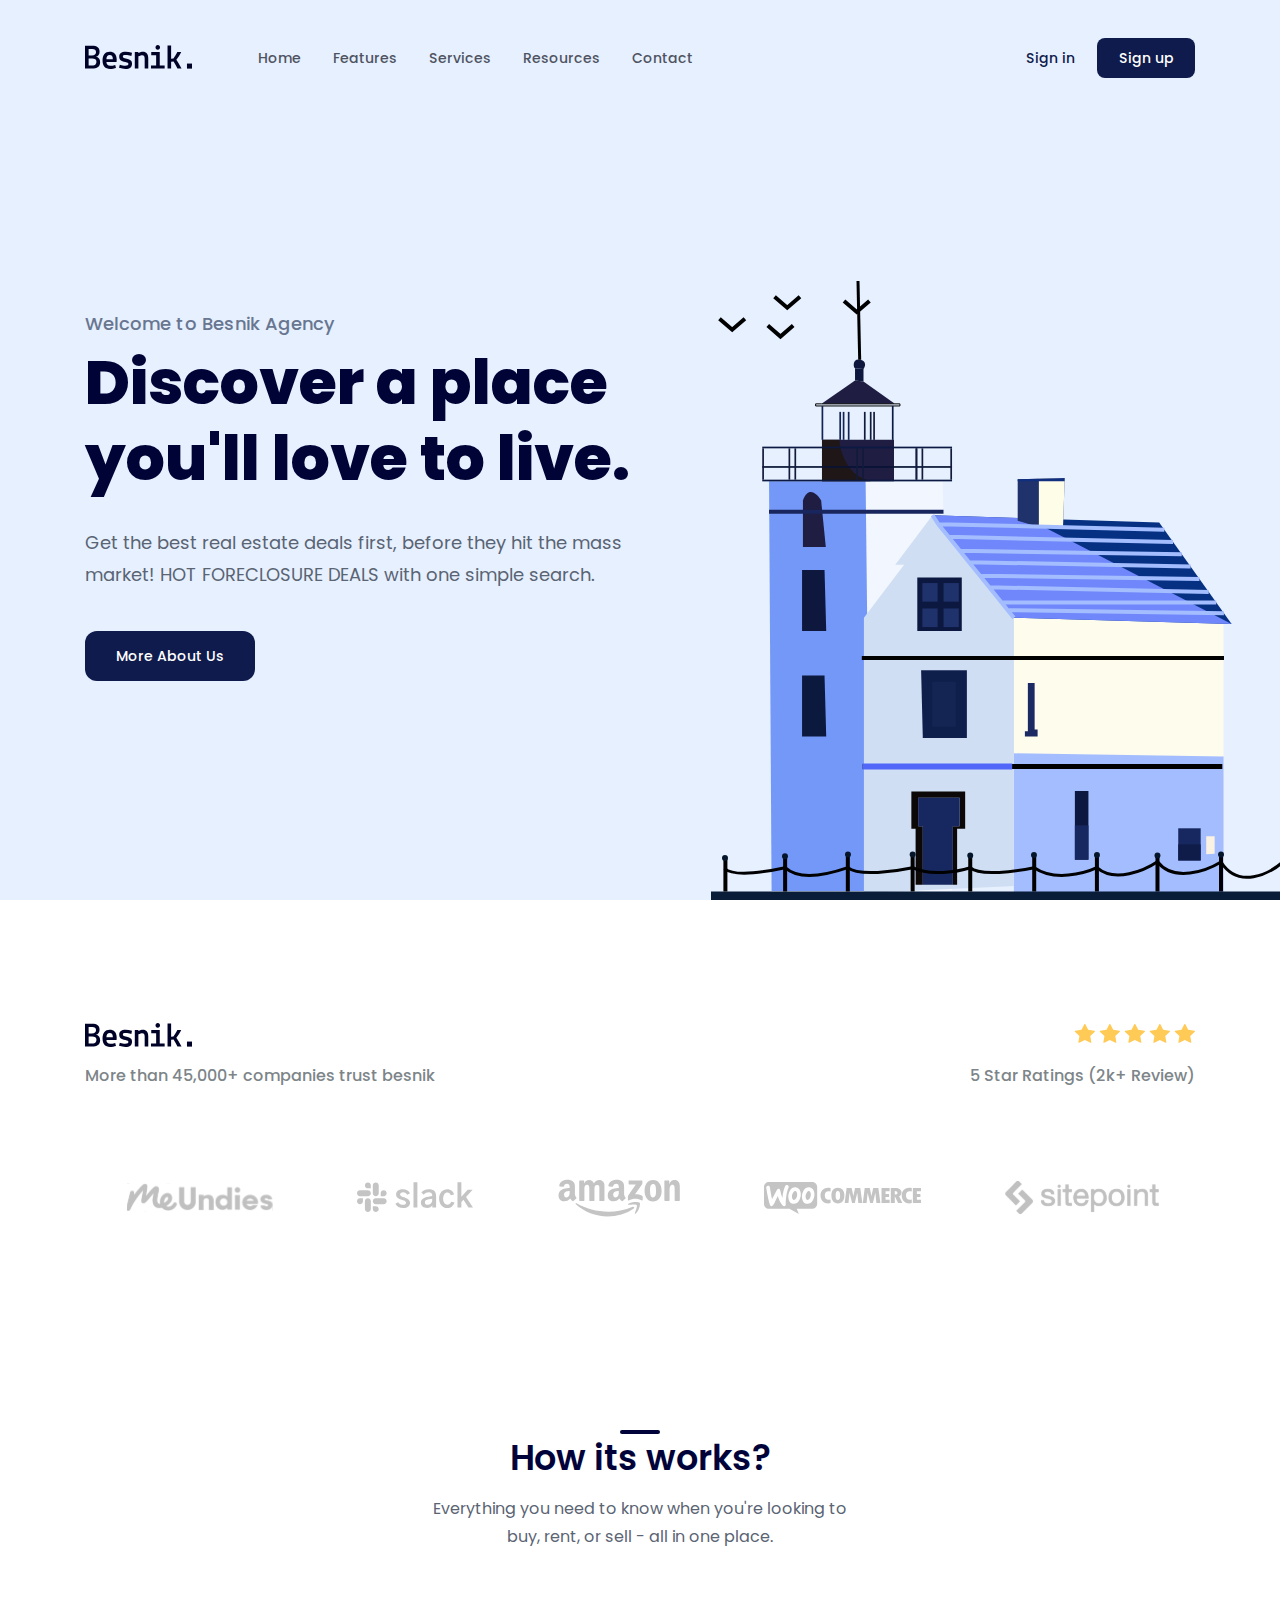
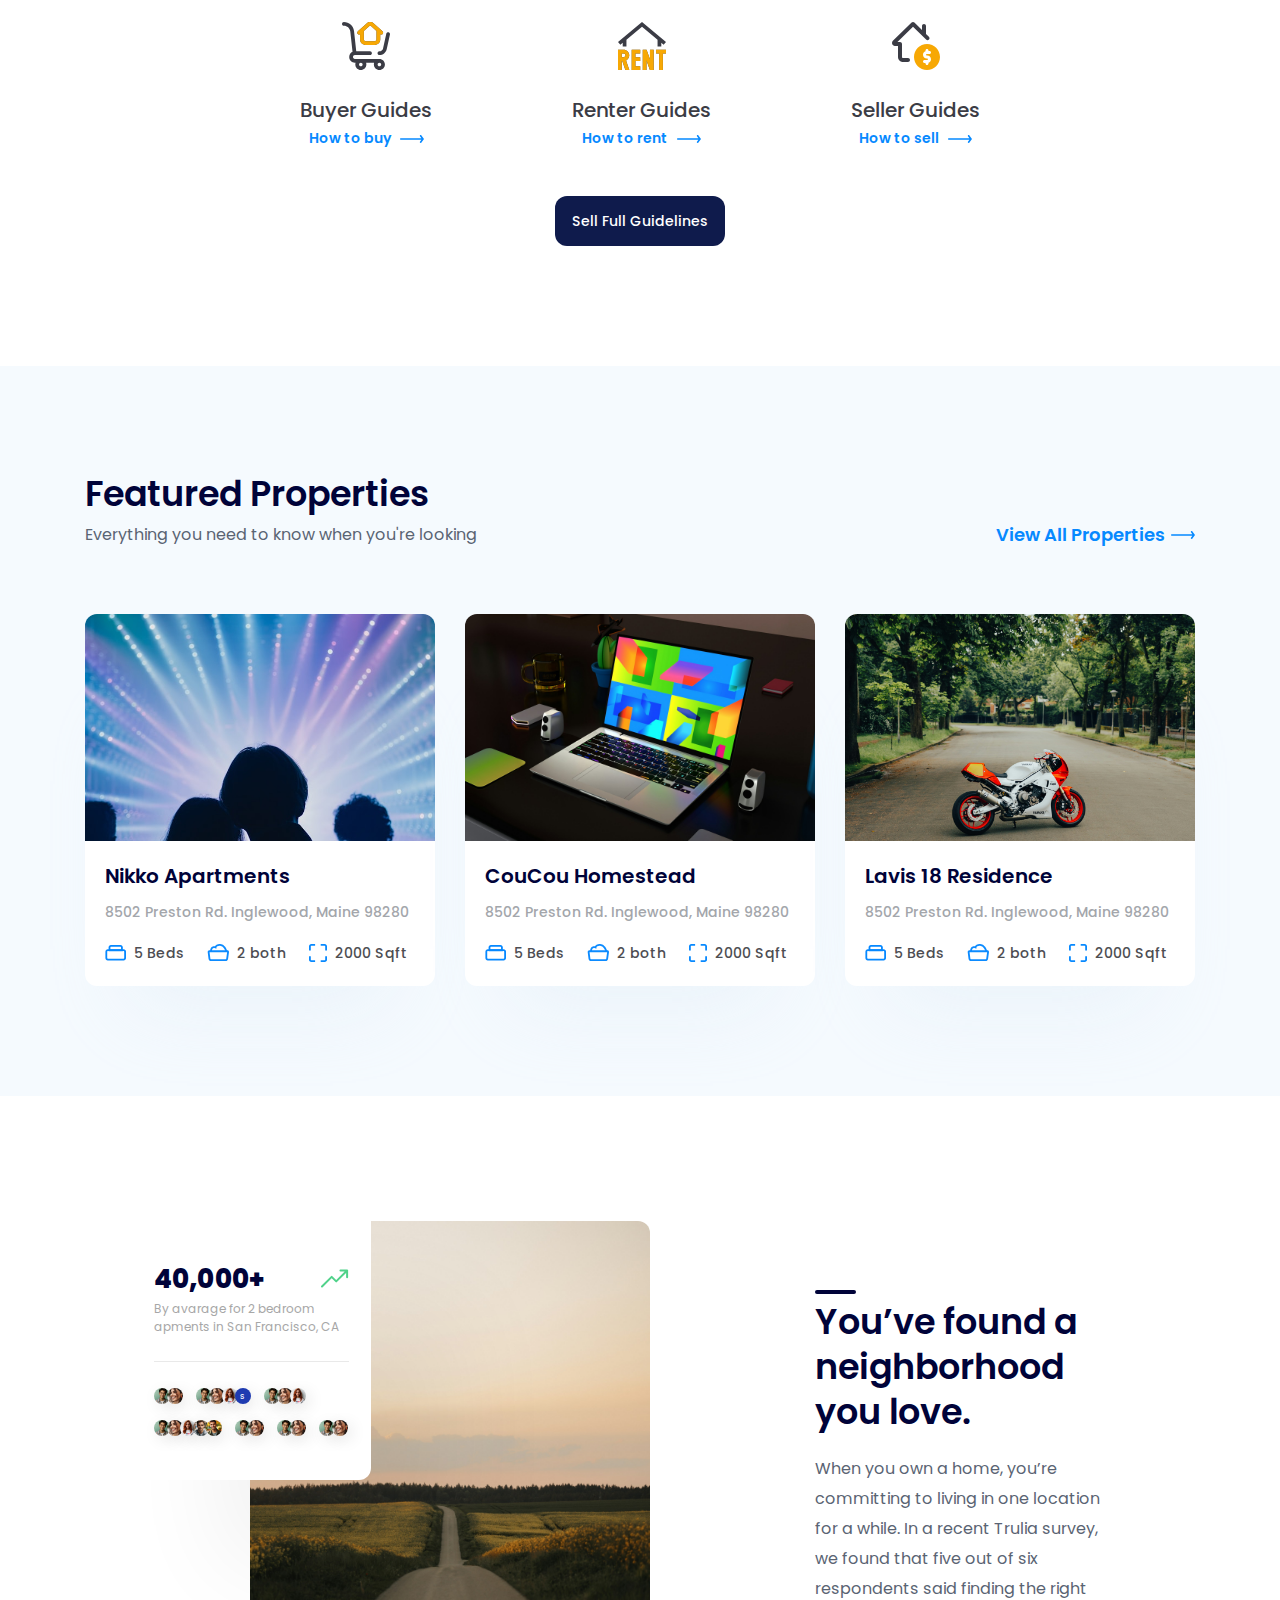
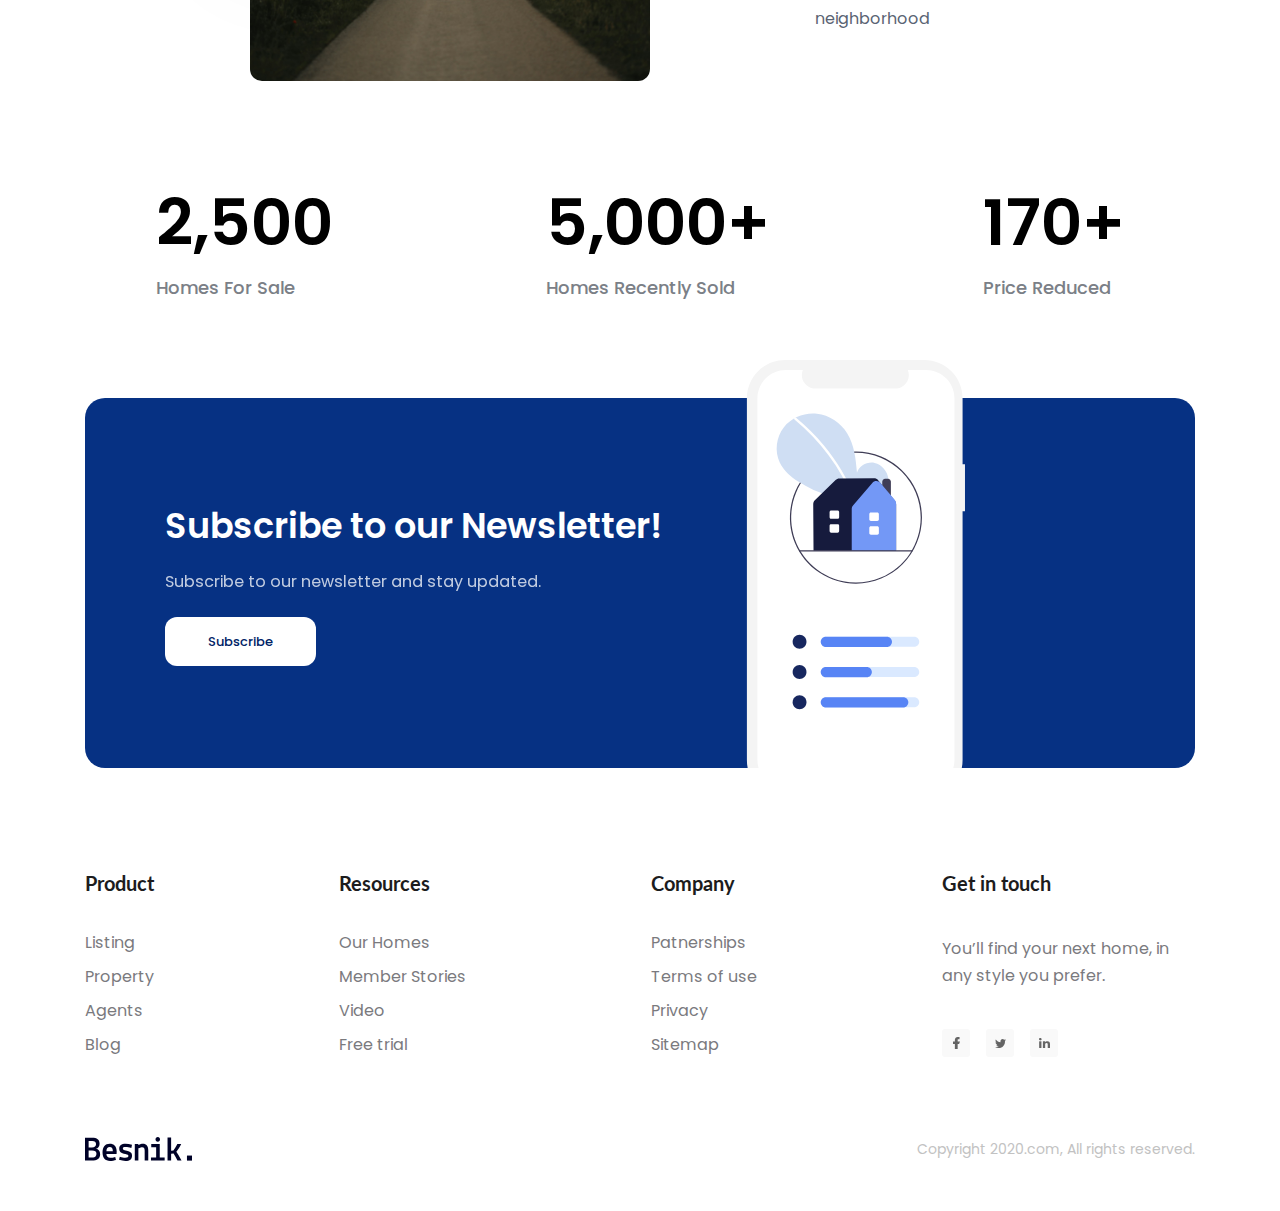
==== commit c9004ca1: "Thêm favicon & sửa lại một vài lỗi nhỏ" ====
--- a/index.html
+++ b/index.html
@@ -4,6 +4,80 @@
     <meta charset="UTF-8" />
     <meta name="viewport" content="width=device-width, initial-scale=1.0" />
     <title>F8 Project 01</title>
+
+    <link rel="apple-touch-icon" sizes="57x57" href="./assets/favicon" />
+    <link
+      rel="apple-touch-icon"
+      sizes="60x60"
+      href="./assets/favicon/apple-icon-60x60.png"
+    />
+    <link
+      rel="apple-touch-icon"
+      sizes="72x72"
+      href="./assets/favicon/apple-icon-72x72.png"
+    />
+    <link
+      rel="apple-touch-icon"
+      sizes="76x76"
+      href="./assets/favicon/apple-icon-76x76.png"
+    />
+    <link
+      rel="apple-touch-icon"
+      sizes="114x114"
+      href="./assets/favicon/apple-icon-114x114.png"
+    />
+    <link
+      rel="apple-touch-icon"
+      sizes="120x120"
+      href="./assets/favicon/apple-icon-120x120.png"
+    />
+    <link
+      rel="apple-touch-icon"
+      sizes="144x144"
+      href="./assets/favicon/apple-icon-144x144.png"
+    />
+    <link
+      rel="apple-touch-icon"
+      sizes="152x152"
+      href="./assets/favicon/apple-icon-152x152.png"
+    />
+    <link
+      rel="apple-touch-icon"
+      sizes="180x180"
+      href="./assets/favicon/apple-icon-180x180.png"
+    />
+    <link
+      rel="icon"
+      type="image/png"
+      sizes="192x192"
+      href="./assets/favicon/android-icon-192x192.png"
+    />
+    <link
+      rel="icon"
+      type="image/png"
+      sizes="32x32"
+      href="./assets/favicon/favicon-32x32.png"
+    />
+    <link
+      rel="icon"
+      type="image/png"
+      sizes="96x96"
+      href="./assets/favicon/favicon-96x96.png"
+    />
+    <link
+      rel="icon"
+      type="image/png"
+      sizes="16x16"
+      href="./assets/favicon/favicon-16x16.png"
+    />
+    <link rel="manifest" href="./assets/favicon/manifest.json" />
+    <meta name="msapplication-TileColor" content="#ffffff" />
+    <meta
+      name="msapplication-TileImage"
+      content="./assets/favicon/ms-icon-144x144.png"
+    />
+    <meta name="theme-color" content="#ffffff" />
+
     <link rel="stylesheet" href="./assets/css/reset.css" />
 
     <link rel="preconnect" href="https://fonts.googleapis.com" />
@@ -16,44 +90,46 @@
     <link rel="stylesheet" href="./assets/css/style.css" />
   </head>
   <body>
+    <header class="fixed-header">
+      <div class="content">
+        <nav class="navbar">
+          <!-- Logo -->
+          <a href="#"><img src="./assets/img/logo.svg" alt="Besnik." /></a>
+
+          <!-- Navigation -->
+          <ul>
+            <li><a href="#">Home</a></li>
+            <li><a href="#features">Features</a></li>
+            <li><a href="#services">Services</a></li>
+            <li><a href="#resources">Resources</a></li>
+            <li><a href="#contact">Contact</a></li>
+          </ul>
+
+          <!-- Action -->
+          <div class="actions">
+            <a href="#!" class="action-link">Sign in</a>
+            <a href="#!" class="btn action-btn">Sign up</a>
+          </div>
+        </nav>
+      </div>
+    </header>
     <main>
-      <header class="header">
+      <div class="hero-wrap">
         <div class="content">
-          <nav class="navbar">
-            <!-- Logo -->
-            <img src="./assets/img/logo.svg" alt="Besnik." />
-
-            <!-- Navigation -->
-            <ul>
-              <li><a href="#!">Home</a></li>
-              <li><a href="#!">Features</a></li>
-              <li><a href="#!">Services</a></li>
-              <li><a href="#!">Resources</a></li>
-              <li><a href="#!">Contact</a></li>
-            </ul>
-
-            <!-- Action -->
-            <div class="actions">
-              <a href="#!" class="action-link">Sign in</a>
-              <a href="#!" class="btn action-btn">Sign up</a>
-            </div>
-          </nav>
-          <div class="hero">
-            <div class="info">
-              <p class="sub-title">Welcome to Besnik Agency</p>
-              <h1 class="title">Discover a place you'll love to live.</h1>
-              <p class="desc">
-                Get the best real estate deals first, before they hit the mass
-                market! HOT FORECLOSURE DEALS with one simple search.
-              </p>
-              <!-- Call to action -->
-              <a href="#!" class="btn hero-cta">More About Us</a>
-            </div>
-
-            <img src="./assets/img/hero-img.svg" alt="" class="hero-img" />
-          </div>
-        </div>
-      </header>
+          <div class="info">
+            <p class="sub-title">Welcome to Besnik Agency</p>
+            <h1 class="title">Discover a place you'll love to live.</h1>
+            <p class="desc">
+              Get the best real estate deals first, before they hit the mass
+              market! HOT FORECLOSURE DEALS with one simple search.
+            </p>
+            <!-- Call to action -->
+            <a href="#!" class="btn hero-cta">More About Us</a>
+          </div>
+
+          <img src="./assets/img/hero-img.svg" alt="" class="hero-img" />
+        </div>
+      </div>
 
       <div class="clients">
         <div class="content">
@@ -94,7 +170,7 @@
         </div>
       </div>
 
-      <div class="guides">
+      <div id="services" class="guides">
         <div class="content">
           <h2 class="sub-title">How its works?</h2>
           <p class="desc">
@@ -145,7 +221,7 @@
         </div>
       </div>
 
-      <div class="featured">
+      <div id="features" class="featured">
         <div class="content">
           <h2 class="sub-title">Featured Properties</h2>
           <div class="row">
@@ -249,7 +325,7 @@
       </div>
 
       <!-- Stats -->
-      <div class="stats">
+      <div id="resources" class="stats">
         <div class="content">
           <div class="row">
             <div class="img-block">
@@ -416,7 +492,7 @@
       </div>
 
       <!-- Subscription -->
-      <div class="subscription">
+      <div id="contact" class="subscription">
         <div class="content">
           <div class="body">
             <div class="info">
@@ -436,85 +512,85 @@
           </div>
         </div>
       </div>
-
-      <footer class="footer">
-        <div class="content">
-          <div class="row row-top">
-            <div class="column">
-              <h3 class="heading">Product</h3>
-              <ul class="list">
-                <li class="item">
-                  <a href="">Listing</a>
-                </li>
-                <li class="item">
-                  <a href="">Property</a>
-                </li>
-                <li class="item">
-                  <a href="">Agents</a>
-                </li>
-                <li class="item">
-                  <a href="">Blog</a>
-                </li>
-              </ul>
-            </div>
-            <div class="column">
-              <h3 class="heading">Resources</h3>
-              <ul class="list">
-                <li class="item">
-                  <a href="">Our Homes</a>
-                </li>
-                <li class="item">
-                  <a href="">Member Stories</a>
-                </li>
-                <li class="item">
-                  <a href="">Video</a>
-                </li>
-                <li class="item">
-                  <a href="">Free trial</a>
-                </li>
-              </ul>
-            </div>
-            <div class="column">
-              <h3 class="heading">Company</h3>
-              <ul class="list">
-                <li class="item">
-                  <a href="">Patnerships</a>
-                </li>
-                <li class="item">
-                  <a href="">Terms of use</a>
-                </li>
-                <li class="item">
-                  <a href="">Privacy</a>
-                </li>
-                <li class="item">
-                  <a href="">Sitemap</a>
-                </li>
-              </ul>
-            </div>
-            <div class="column">
-              <h3 class="heading">Get in touch</h3>
-              <p class="desc">
-                You’ll find your next home, in any style you prefer.
-              </p>
-              <div class="social">
-                <a href="#!" class="social-link">
-                  <img src="./assets/img/facebook.svg" alt="facebook" />
-                </a>
-                <a href="#!" class="social-link">
-                  <img src="./assets/img/twitter.svg" alt="twitter" />
-                </a>
-                <a href="#!" class="social-link">
-                  <img src="./assets/img/linkedin.svg" alt="linkedin" />
-                </a>
-              </div>
-            </div>
-          </div>
-          <div class="row row-bottom">
-            <img src="./assets/img/logo.svg" alt="Besnik." class="logo" />
-            <p class="copyright">Copyright 2020.com, All rights reserved.</p>
-          </div>
-        </div>
-      </footer>
     </main>
+
+    <footer class="footer">
+      <div class="content">
+        <div class="row row-top">
+          <div class="column">
+            <h3 class="heading">Product</h3>
+            <ul class="list">
+              <li class="item">
+                <a href="">Listing</a>
+              </li>
+              <li class="item">
+                <a href="">Property</a>
+              </li>
+              <li class="item">
+                <a href="">Agents</a>
+              </li>
+              <li class="item">
+                <a href="">Blog</a>
+              </li>
+            </ul>
+          </div>
+          <div class="column">
+            <h3 class="heading">Resources</h3>
+            <ul class="list">
+              <li class="item">
+                <a href="">Our Homes</a>
+              </li>
+              <li class="item">
+                <a href="">Member Stories</a>
+              </li>
+              <li class="item">
+                <a href="">Video</a>
+              </li>
+              <li class="item">
+                <a href="">Free trial</a>
+              </li>
+            </ul>
+          </div>
+          <div class="column">
+            <h3 class="heading">Company</h3>
+            <ul class="list">
+              <li class="item">
+                <a href="">Patnerships</a>
+              </li>
+              <li class="item">
+                <a href="">Terms of use</a>
+              </li>
+              <li class="item">
+                <a href="">Privacy</a>
+              </li>
+              <li class="item">
+                <a href="">Sitemap</a>
+              </li>
+            </ul>
+          </div>
+          <div class="column">
+            <h3 class="heading">Get in touch</h3>
+            <p class="desc">
+              You’ll find your next home, in any style you prefer.
+            </p>
+            <div class="social">
+              <a href="#!" class="social-link">
+                <img src="./assets/img/facebook.svg" alt="facebook" />
+              </a>
+              <a href="#!" class="social-link">
+                <img src="./assets/img/twitter.svg" alt="twitter" />
+              </a>
+              <a href="#!" class="social-link">
+                <img src="./assets/img/linkedin.svg" alt="linkedin" />
+              </a>
+            </div>
+          </div>
+        </div>
+        <div class="row row-bottom">
+          <img src="./assets/img/logo.svg" alt="Besnik." class="logo" />
+          <p class="copyright">Copyright 2020.com, All rights reserved.</p>
+        </div>
+      </div>
+    </footer>
   </body>
 </html>
--- a/assets/css/style.css
+++ b/assets/css/style.css
@@ -4,6 +4,11 @@
 
 :root {
   --primary-color: #0f1b4c;
+}
+
+html,
+body {
+  scroll-behavior: smooth;
 }
 
 html {
@@ -51,16 +56,26 @@
 }
 
 /* Header */
-.header {
+.fixed-header {
+  position: sticky;
+  top: -26px;
+  background-color: #e6f0ff;
+  padding-top: 26px;
+  z-index: 1;
+}
+.hero-wrap {
+  display: flex;
+  flex-direction: column;
+  justify-content: center;
   position: relative;
   background-color: #e6f0ff;
-  height: 100vh;
+  height: calc(100vh - 90px);
 }
 
 .navbar {
   display: flex;
   align-items: center;
-  padding-top: 38px;
+  padding: 12px 0;
 }
 
 .navbar ul {
@@ -95,15 +110,11 @@
   border-radius: 8px;
 }
 
-.hero {
-  margin-top: 130px;
-}
-
-.hero .info {
+.hero-wrap .info {
   width: 51%;
 }
 
-.hero .sub-title {
+.hero-wrap .sub-title {
   color: #687690;
   font-size: 1.8rem;
   font-weight: 500;
@@ -111,7 +122,7 @@
   letter-spacing: 0.01em;
 }
 
-.hero .title {
+.hero-wrap .title {
   color: #000336;
   font-size: 6.2rem;
   font-weight: 700;
@@ -119,7 +130,7 @@
   margin-top: 8px;
 }
 
-.hero .desc {
+.hero-wrap .desc {
   margin-top: 30px;
   color: #5a6473;
   font-size: 1.8rem;
